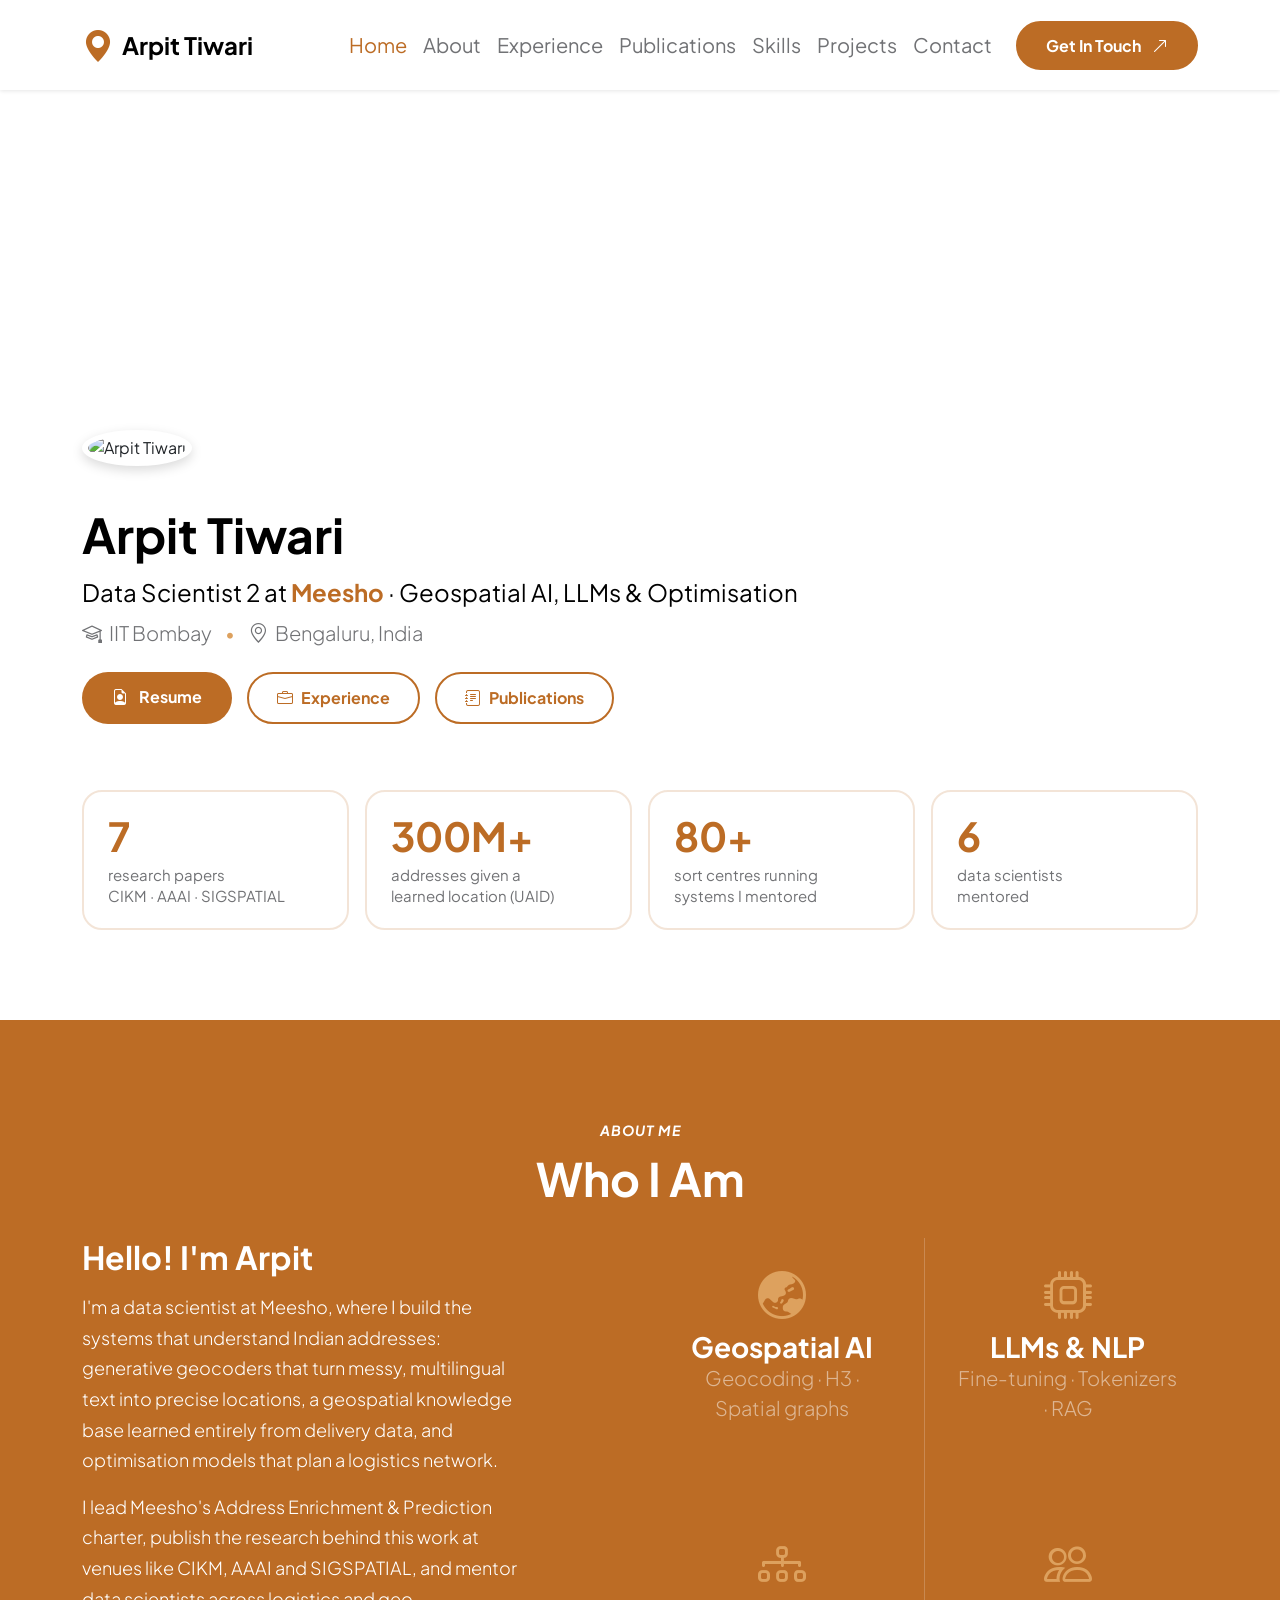
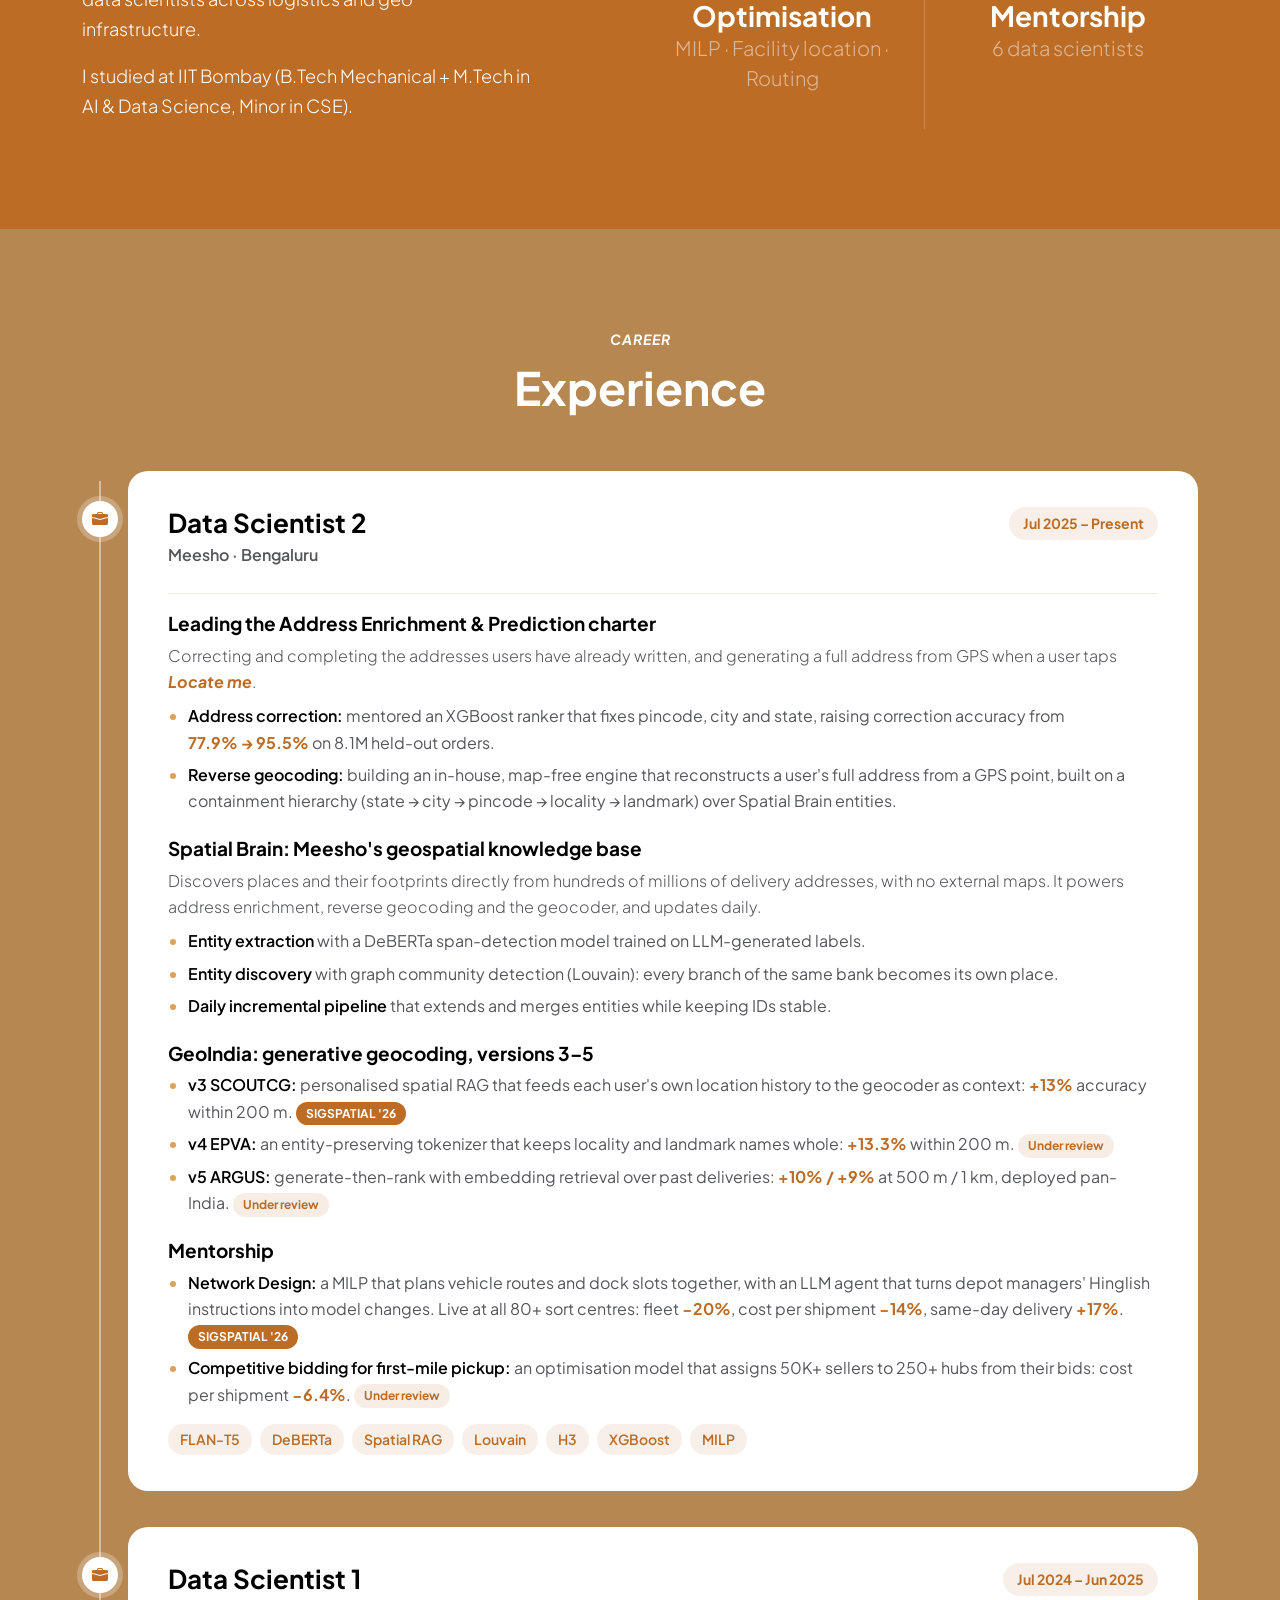
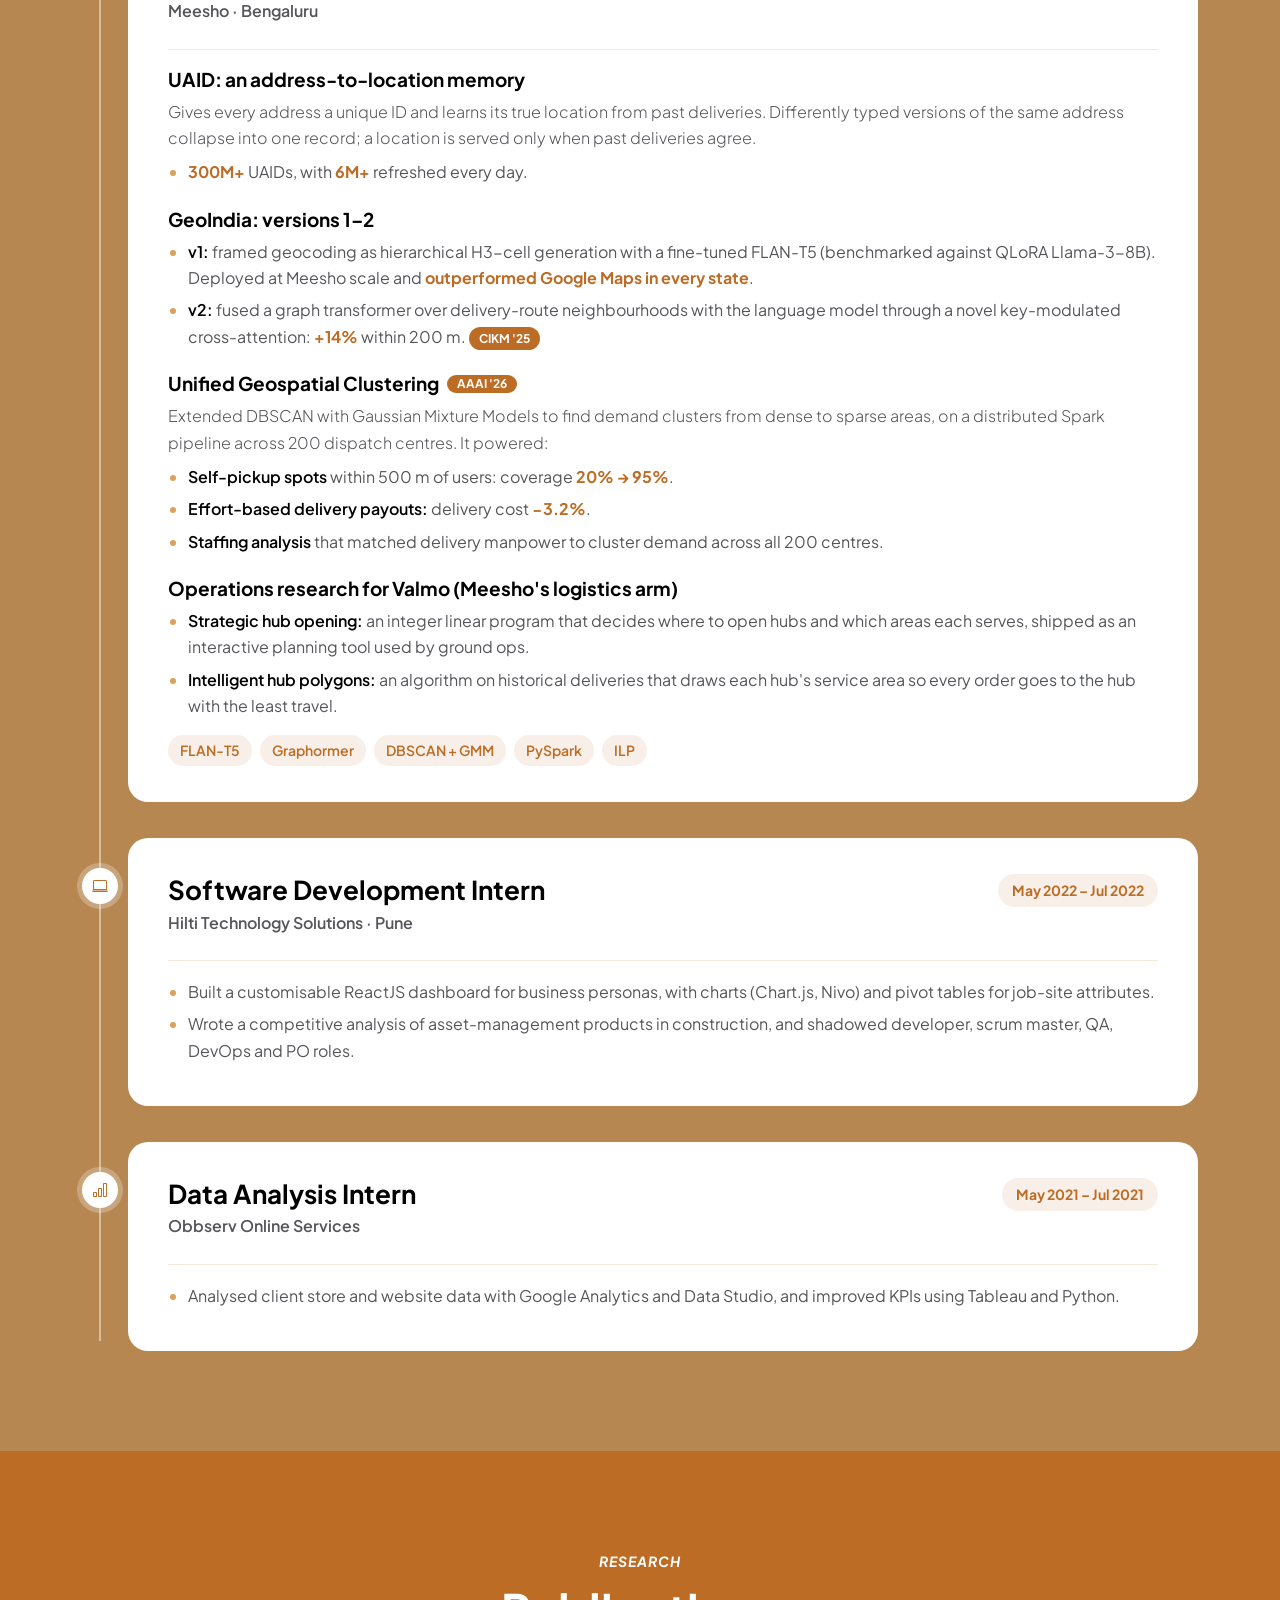
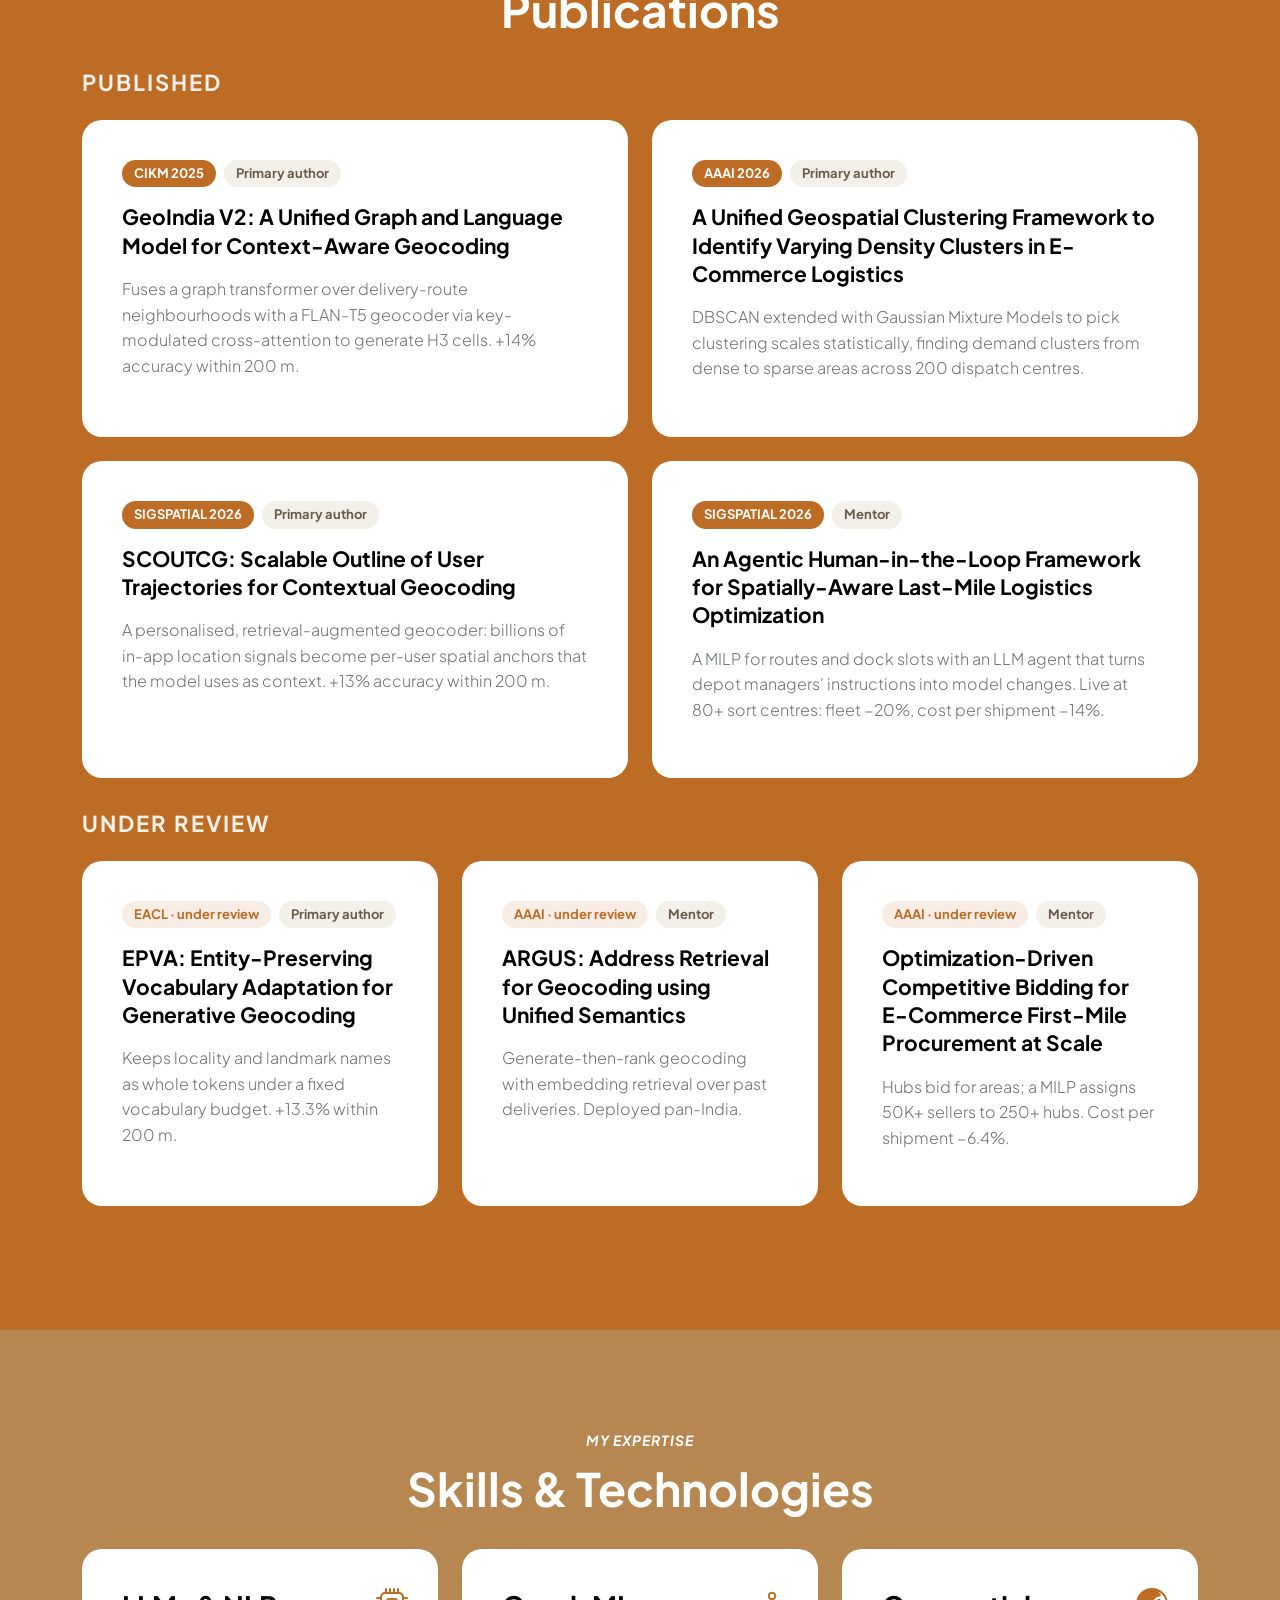
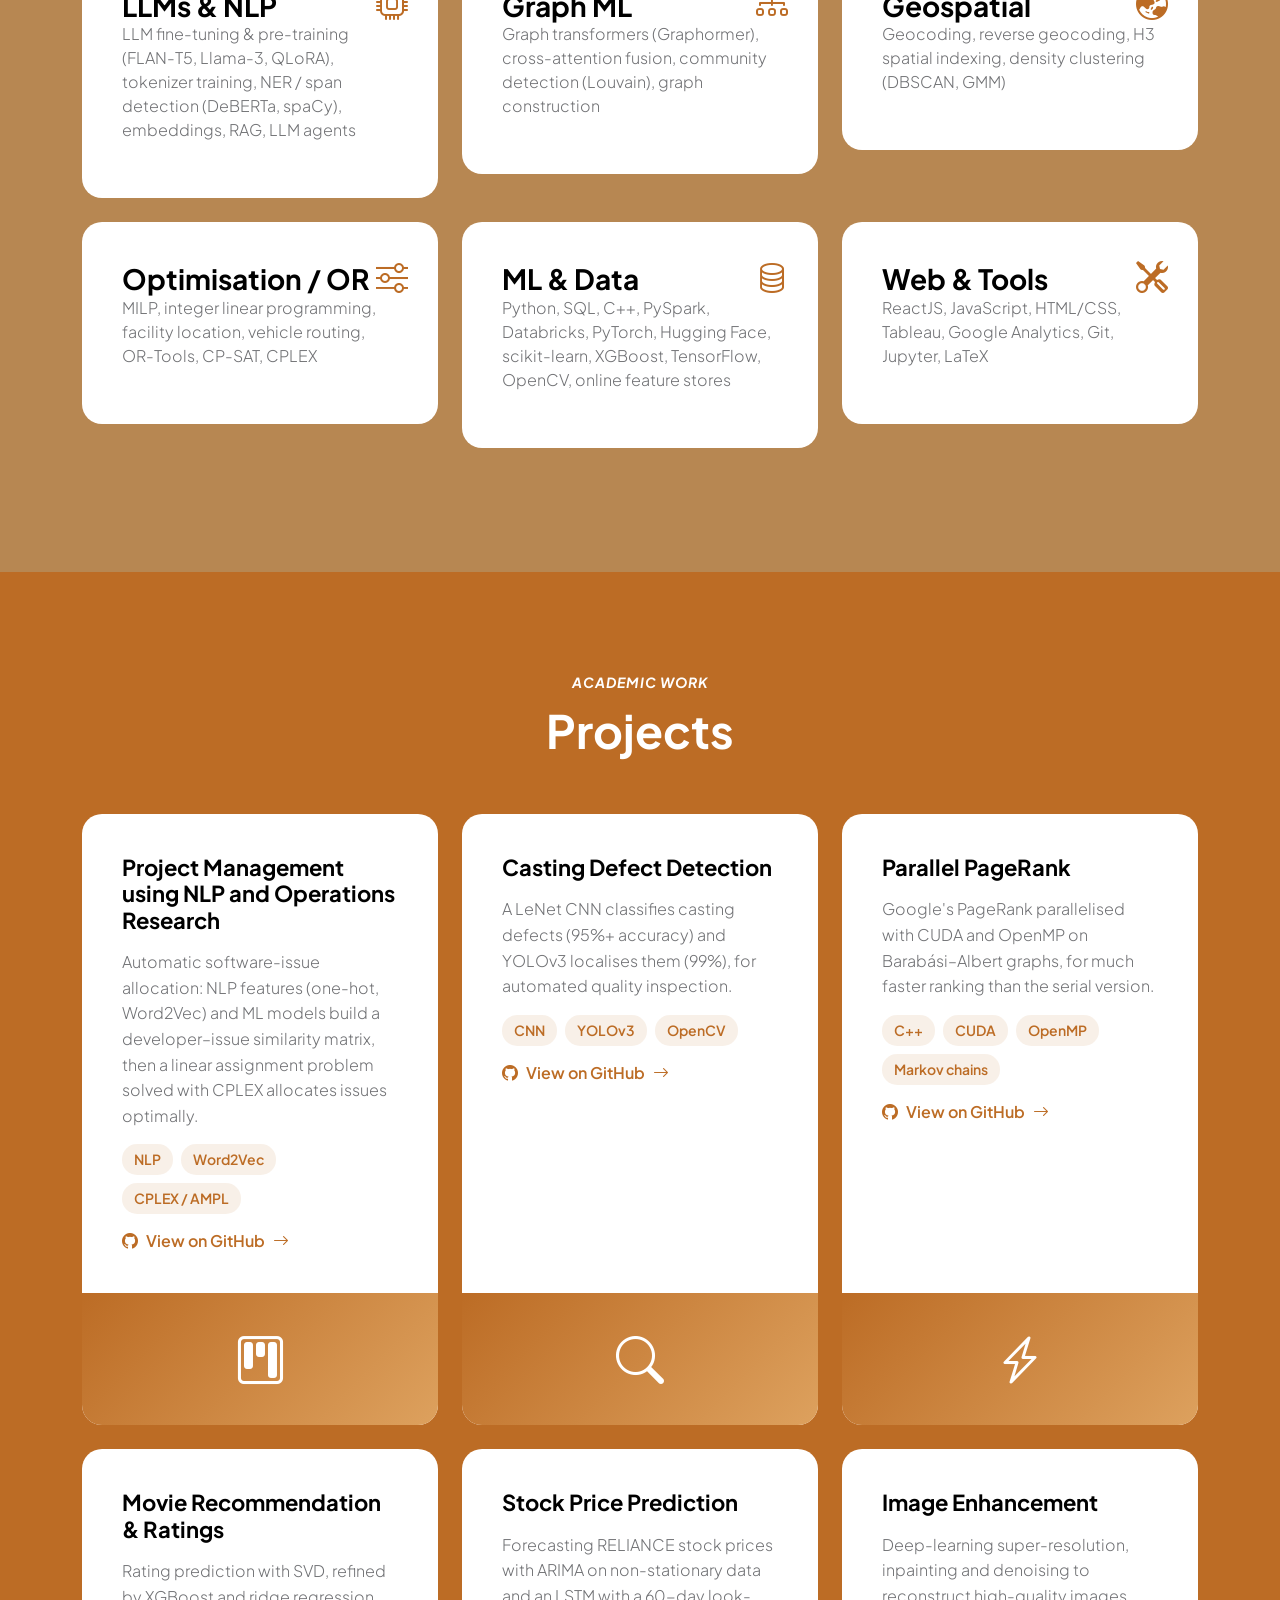
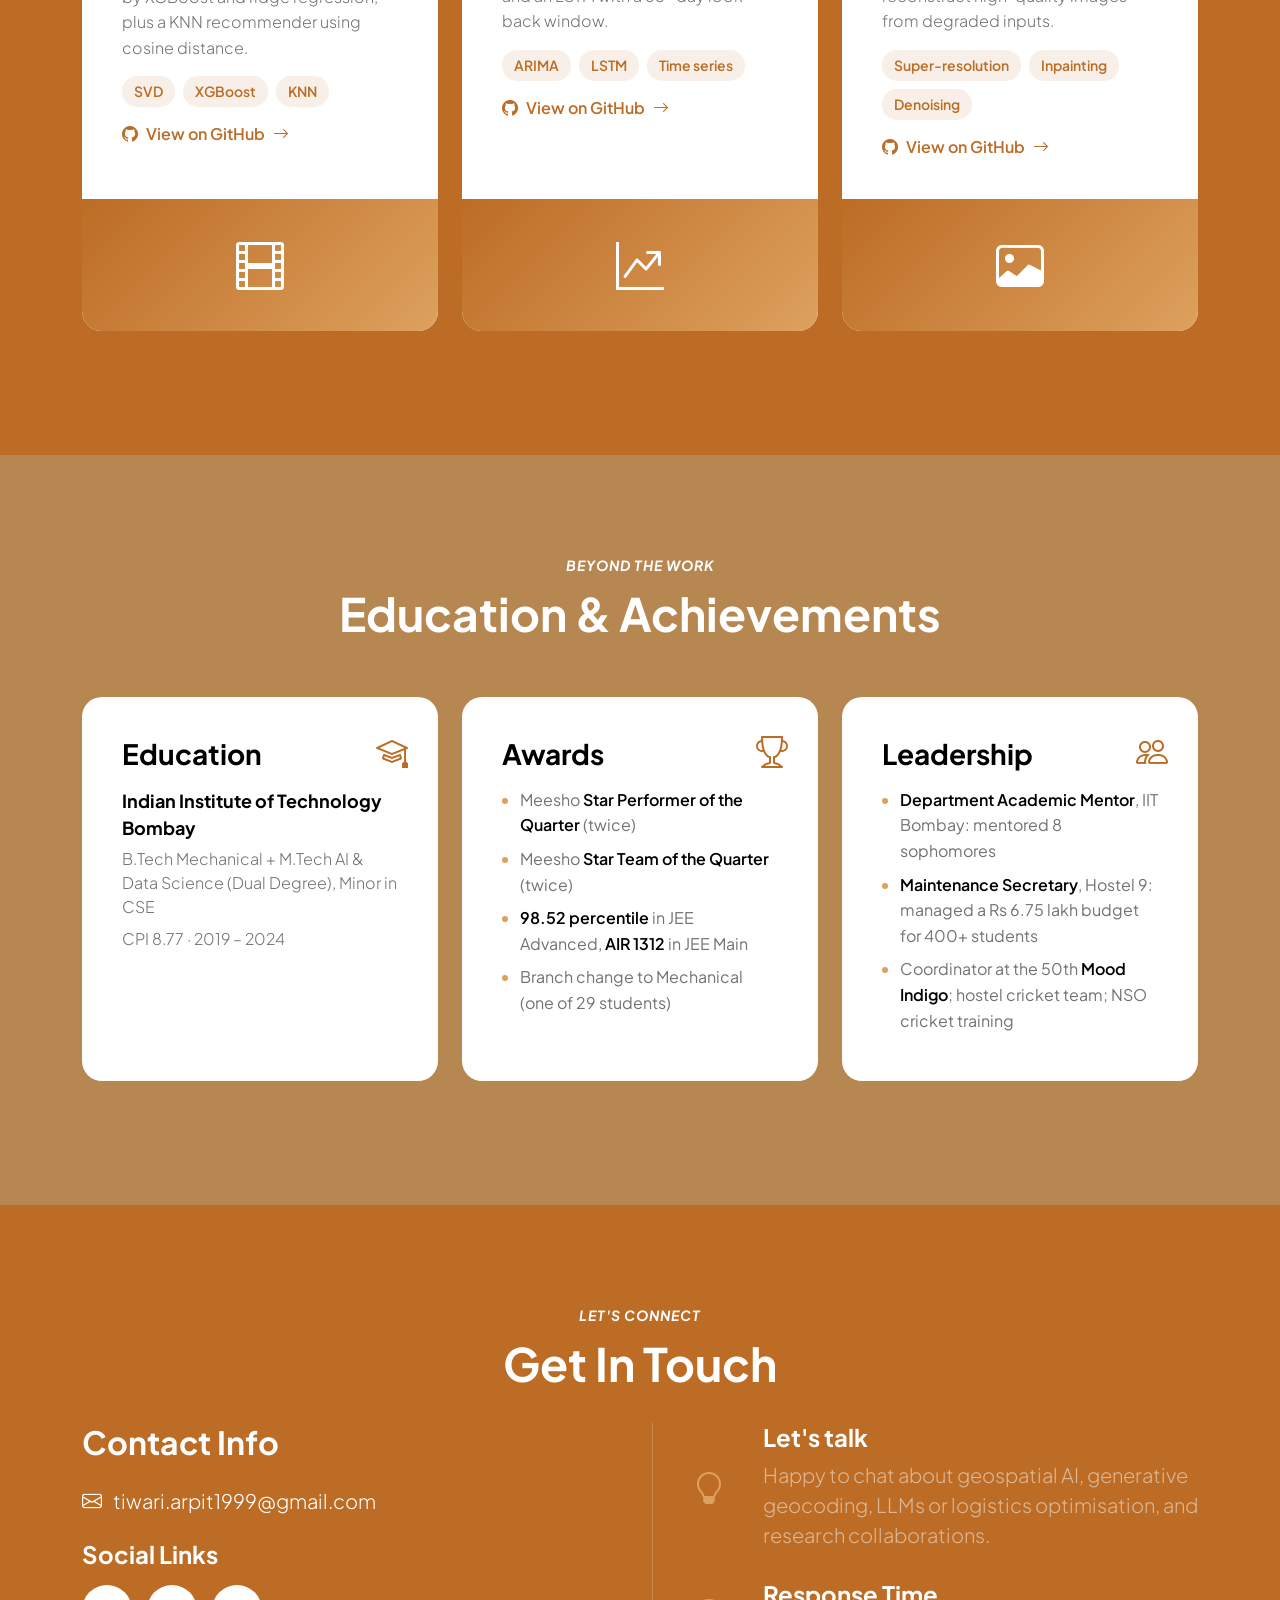
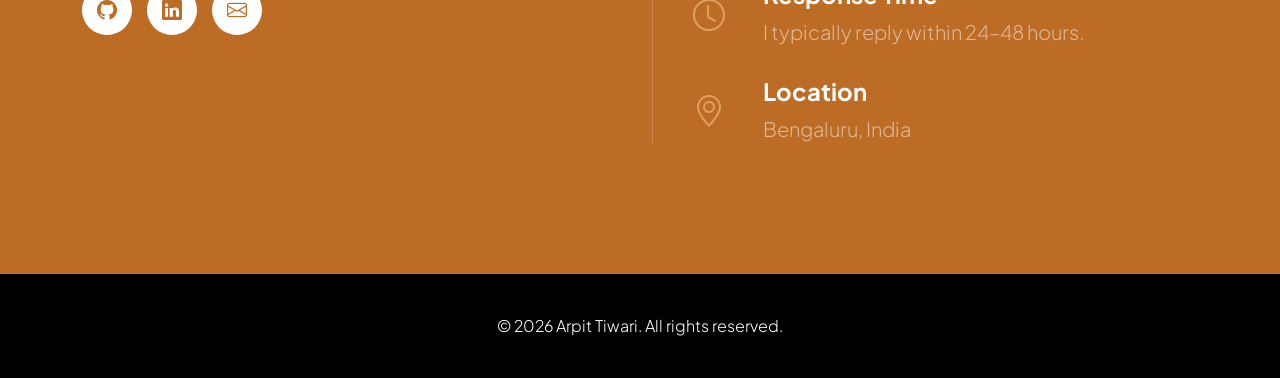
==== index.html @ 7fab78b5 "Release v1: full content refresh from the latest resume - Hero: role at Meesho, IIT Bombay, Bengalur" ====
<!doctype html>
<html lang="en">
<head>
    <meta charset="utf-8">
    <meta name="viewport" content="width=device-width, initial-scale=1">
    <meta name="description" content="Arpit Tiwari — Data Scientist at Meesho building geospatial AI: generative geocoders, address intelligence and logistics optimisation. IIT Bombay. Papers at CIKM, AAAI and SIGSPATIAL.">
    <meta name="author" content="Arpit Tiwari">
    <title>Arpit Tiwari | Data Scientist · Geospatial AI</title>

    <!-- Social preview -->
    <meta property="og:type" content="website">
    <meta property="og:title" content="Arpit Tiwari | Data Scientist · Geospatial AI">
    <meta property="og:description" content="Building India's address intelligence at Meesho: generative geocoders, a geospatial knowledge base and logistics optimisation.">
    <meta property="og:image" content="https://arpittiwari11.github.io/linkedin_image_.jpeg">
    <meta property="og:url" content="https://arpittiwari11.github.io/">
    <meta name="twitter:card" content="summary">
    <link rel="icon" href="data:image/svg+xml,%3Csvg xmlns='http://www.w3.org/2000/svg' viewBox='0 0 64 64'%3E%3Crect width='64' height='64' rx='14' fill='%23BC6C25'/%3E%3Ctext x='32' y='43' font-family='Arial,sans-serif' font-size='30' font-weight='700' fill='white' text-anchor='middle'%3EAT%3C/text%3E%3C/svg%3E">

    <!-- Google Fonts -->
    <link rel="preconnect" href="https://fonts.googleapis.com">
    <link rel="preconnect" href="https://fonts.gstatic.com" crossorigin>
    <link href="https://fonts.googleapis.com/css2?family=Plus+Jakarta+Sans:ital,wght@0,200;0,400;0,600;0,700;1,200;1,700&display=swap" rel="stylesheet">

    <!-- CSS FILES -->
    <link href="https://cdn.jsdelivr.net/npm/bootstrap@5.3.0/dist/css/bootstrap.min.css" rel="stylesheet">
    <link rel="stylesheet" href="https://cdn.jsdelivr.net/npm/bootstrap-icons@1.11.0/font/bootstrap-icons.css">
    <link href="styles.css" rel="stylesheet">
</head>

<body>
    <main>
        <!-- Navigation -->
        <nav class="navbar navbar-expand-lg">
            <div class="container">
                <a class="navbar-brand d-flex align-items-center" href="#section_1">
                    <i class="bi bi-geo-alt-fill navbar-brand-icon me-2"></i>
                    Arpit Tiwari
                </a>

                <button class="navbar-toggler" type="button" data-bs-toggle="collapse" data-bs-target="#navbarNav" aria-controls="navbarNav" aria-expanded="false" aria-label="Toggle navigation">
                    <span class="navbar-toggler-icon"></span>
                </button>

                <div class="collapse navbar-collapse" id="navbarNav">
                    <ul class="navbar-nav ms-lg-auto">
                        <li class="nav-item"><a class="nav-link click-scroll" href="#section_1">Home</a></li>
                        <li class="nav-item"><a class="nav-link click-scroll" href="#section_2">About</a></li>
                        <li class="nav-item"><a class="nav-link click-scroll" href="#section_experience">Experience</a></li>
                        <li class="nav-item"><a class="nav-link click-scroll" href="#section_3">Publications</a></li>
                        <li class="nav-item"><a class="nav-link click-scroll" href="#section_4">Skills</a></li>
                        <li class="nav-item"><a class="nav-link click-scroll" href="#section_5">Projects</a></li>
                        <li class="nav-item"><a class="nav-link click-scroll" href="#section_6">Contact</a></li>
                    </ul>

                    <div class="ms-lg-3">
                        <a class="btn custom-btn custom-border-btn" href="mailto:tiwari.arpit1999@gmail.com">
                            Get In Touch
                            <i class="bi-arrow-up-right ms-2"></i>
                        </a>
                    </div>
                </div>
            </div>
        </nav>

        <!-- Hero Section - LinkedIn Style -->
        <section class="hero-section" id="section_1">
            <div class="hero-banner">
                <div class="hero-banner-overlay"></div>
            </div>

            <div class="hero-profile-section">
                <div class="container">
                    <div class="row">
                        <div class="col-12">
                            <div class="hero-profile-wrapper">
                                <img src="linkedin_image_.jpeg" alt="Arpit Tiwari" class="hero-profile-pic">
                            </div>
                        </div>
                    </div>
                </div>
            </div>

            <div class="hero-content-section">
                <div class="container">
                    <div class="row">
                        <div class="col-lg-9 col-12">
                            <h1>Arpit Tiwari</h1>
                            <p class="hero-role">Data Scientist 2 at <strong>Meesho</strong> · Geospatial AI, LLMs &amp; Optimisation</p>
                            <p class="hero-tagline">
                                <i class="bi-mortarboard me-1"></i> IIT Bombay
                                <span class="hero-dot">•</span>
                                <i class="bi-geo-alt me-1"></i> Bengaluru, India
                            </p>

                            <div class="hero-buttons mt-4">
                                <a class="btn custom-btn" href="resume.pdf" target="_blank" rel="noopener">
                                    <i class="bi-file-earmark-person me-2"></i>
                                    Resume
                                </a>
                                <a class="btn custom-border-btn-dark" href="#section_experience">
                                    <i class="bi-briefcase me-2"></i>
                                    Experience
                                </a>
                                <a class="btn custom-border-btn-dark" href="#section_3">
                                    <i class="bi-journal-text me-2"></i>
                                    Publications
                                </a>
                            </div>
                        </div>
                    </div>

                    <div class="row hero-stats g-3">
                        <div class="col-lg-3 col-6">
                            <div class="stat-card">
                                <span class="stat-number">7</span>
                                <span class="stat-label">research papers<br>CIKM · AAAI · SIGSPATIAL</span>
                            </div>
                        </div>
                        <div class="col-lg-3 col-6">
                            <div class="stat-card">
                                <span class="stat-number">300M+</span>
                                <span class="stat-label">addresses given a<br>learned location (UAID)</span>
                            </div>
                        </div>
                        <div class="col-lg-3 col-6">
                            <div class="stat-card">
                                <span class="stat-number">80+</span>
                                <span class="stat-label">sort centres running<br>systems I mentored</span>
                            </div>
                        </div>
                        <div class="col-lg-3 col-6">
                            <div class="stat-card">
                                <span class="stat-number">6</span>
                                <span class="stat-label">data scientists<br>mentored</span>
                            </div>
                        </div>
                    </div>
                </div>
            </div>
        </section>

        <!-- About Section -->
        <section class="about-section section-padding" id="section_2">
            <div class="container">
                <div class="row">
                    <div class="col-lg-12 col-12 text-center mb-4">
                        <em class="text-white">About Me</em>
                        <h2 class="text-white">Who I Am</h2>
                    </div>

                    <div class="col-lg-5 col-12 me-auto mb-4 mb-lg-0">
                        <h3 class="text-white mb-3">Hello! I'm Arpit</h3>

                        <p class="text-white">I'm a data scientist at Meesho, where I build the systems that understand Indian addresses: generative geocoders that turn messy, multilingual text into precise locations, a geospatial knowledge base learned entirely from delivery data, and optimisation models that plan a logistics network.</p>

                        <p class="text-white">I lead Meesho's Address Enrichment &amp; Prediction charter, publish the research behind this work at venues like CIKM, AAAI and SIGSPATIAL, and mentor data scientists across logistics and geo infrastructure.</p>

                        <p class="text-white mb-0">I studied at IIT Bombay (B.Tech Mechanical + M.Tech in AI &amp; Data Science, Minor in CSE).</p>
                    </div>

                    <div class="col-lg-6 col-12">
                        <div class="row">
                            <div class="col-lg-6 col-6 border-end">
                                <div class="about-thumb text-center mb-lg-5 mb-3">
                                    <i class="bi-globe-asia-australia about-icon"></i>
                                    <h4 class="text-white mb-0">Geospatial AI</h4>
                                    <p class="text-white-50">Geocoding · H3 · Spatial graphs</p>
                                </div>
                            </div>

                            <div class="col-lg-6 col-6">
                                <div class="about-thumb text-center mb-lg-5 mb-3">
                                    <i class="bi-cpu about-icon"></i>
                                    <h4 class="text-white mb-0">LLMs &amp; NLP</h4>
                                    <p class="text-white-50">Fine-tuning · Tokenizers · RAG</p>
                                </div>
                            </div>

                            <div class="col-lg-6 col-6 border-end">
                                <div class="about-thumb text-center">
                                    <i class="bi-diagram-3 about-icon"></i>
                                    <h4 class="text-white mb-0">Optimisation</h4>
                                    <p class="text-white-50">MILP · Facility location · Routing</p>
                                </div>
                            </div>

                            <div class="col-lg-6 col-6">
                                <div class="about-thumb text-center">
                                    <i class="bi-people about-icon"></i>
                                    <h4 class="text-white mb-0">Mentorship</h4>
                                    <p class="text-white-50">6 data scientists</p>
                                </div>
                            </div>
                        </div>
                    </div>
                </div>
            </div>
        </section>

        <!-- Experience Section -->
        <section class="experience-section section-padding" id="section_experience">
            <div class="container">
                <div class="row">
                    <div class="col-lg-12 col-12 text-center mb-5">
                        <em class="text-white">Career</em>
                        <h2 class="text-white">Experience</h2>
                    </div>

                    <div class="col-12">
                        <div class="timeline">

                            <!-- Meesho DS2 -->
                            <div class="timeline-item">
                                <div class="timeline-dot"><i class="bi-briefcase-fill"></i></div>
                                <div class="exp-card">
                                    <div class="exp-header">
                                        <div>
                                            <h4 class="exp-role">Data Scientist 2</h4>
                                            <p class="exp-company">Meesho · Bengaluru</p>
                                        </div>
                                        <span class="exp-date">Jul 2025 – Present</span>
                                    </div>

                                    <div class="exp-block">
                                        <h5>Leading the Address Enrichment &amp; Prediction charter</h5>
                                        <p>Correcting and completing the addresses users have already written, and generating a full address from GPS when a user taps <em class="inline-em">Locate me</em>.</p>
                                        <ul>
                                            <li><strong>Address correction:</strong> mentored an XGBoost ranker that fixes pincode, city and state, raising correction accuracy from <span class="metric">77.9% → 95.5%</span> on 8.1M held-out orders.</li>
                                            <li><strong>Reverse geocoding:</strong> building an in-house, map-free engine that reconstructs a user's full address from a GPS point, built on a containment hierarchy (state → city → pincode → locality → landmark) over Spatial Brain entities.</li>
                                        </ul>
                                    </div>

                                    <div class="exp-block">
                                        <h5>Spatial Brain: Meesho's geospatial knowledge base</h5>
                                        <p>Discovers places and their footprints directly from hundreds of millions of delivery addresses, with no external maps. It powers address enrichment, reverse geocoding and the geocoder, and updates daily.</p>
                                        <ul>
                                            <li><strong>Entity extraction</strong> with a DeBERTa span-detection model trained on LLM-generated labels.</li>
                                            <li><strong>Entity discovery</strong> with graph community detection (Louvain): every branch of the same bank becomes its own place.</li>
                                            <li><strong>Daily incremental pipeline</strong> that extends and merges entities while keeping IDs stable.</li>
                                        </ul>
                                    </div>

                                    <div class="exp-block">
                                        <h5>GeoIndia: generative geocoding, versions 3–5</h5>
                                        <ul>
                                            <li><strong>v3 SCOUTCG:</strong> personalised spatial RAG that feeds each user's own location history to the geocoder as context: <span class="metric">+13%</span> accuracy within 200 m. <span class="venue-chip">SIGSPATIAL '26</span></li>
                                            <li><strong>v4 EPVA:</strong> an entity-preserving tokenizer that keeps locality and landmark names whole: <span class="metric">+13.3%</span> within 200 m. <span class="venue-chip muted">Under review</span></li>
                                            <li><strong>v5 ARGUS:</strong> generate-then-rank with embedding retrieval over past deliveries: <span class="metric">+10% / +9%</span> at 500 m / 1 km, deployed pan-India. <span class="venue-chip muted">Under review</span></li>
                                        </ul>
                                    </div>

                                    <div class="exp-block mb-0">
                                        <h5>Mentorship</h5>
                                        <ul>
                                            <li><strong>Network Design:</strong> a MILP that plans vehicle routes and dock slots together, with an LLM agent that turns depot managers' Hinglish instructions into model changes. Live at all 80+ sort centres: fleet <span class="metric">−20%</span>, cost per shipment <span class="metric">−14%</span>, same-day delivery <span class="metric">+17%</span>. <span class="venue-chip">SIGSPATIAL '26</span></li>
                                            <li><strong>Competitive bidding for first-mile pickup:</strong> an optimisation model that assigns 50K+ sellers to 250+ hubs from their bids: cost per shipment <span class="metric">−6.4%</span>. <span class="venue-chip muted">Under review</span></li>
                                        </ul>
                                    </div>

                                    <div class="project-tags mt-3 mb-0">
                                        <span class="project-tag">FLAN-T5</span>
                                        <span class="project-tag">DeBERTa</span>
                                        <span class="project-tag">Spatial RAG</span>
                                        <span class="project-tag">Louvain</span>
                                        <span class="project-tag">H3</span>
                                        <span class="project-tag">XGBoost</span>
                                        <span class="project-tag">MILP</span>
                                    </div>
                                </div>
                            </div>

                            <!-- Meesho DS1 -->
                            <div class="timeline-item">
                                <div class="timeline-dot"><i class="bi-briefcase-fill"></i></div>
                                <div class="exp-card">
                                    <div class="exp-header">
                                        <div>
                                            <h4 class="exp-role">Data Scientist 1</h4>
                                            <p class="exp-company">Meesho · Bengaluru</p>
                                        </div>
                                        <span class="exp-date">Jul 2024 – Jun 2025</span>
                                    </div>

                                    <div class="exp-block">
                                        <h5>UAID: an address-to-location memory</h5>
                                        <p>Gives every address a unique ID and learns its true location from past deliveries. Differently typed versions of the same address collapse into one record; a location is served only when past deliveries agree.</p>
                                        <ul>
                                            <li><span class="metric">300M+</span> UAIDs, with <span class="metric">6M+</span> refreshed every day.</li>
                                        </ul>
                                    </div>

                                    <div class="exp-block">
                                        <h5>GeoIndia: versions 1–2</h5>
                                        <ul>
                                            <li><strong>v1:</strong> framed geocoding as hierarchical H3-cell generation with a fine-tuned FLAN-T5 (benchmarked against QLoRA Llama-3-8B). Deployed at Meesho scale and <span class="metric">outperformed Google Maps in every state</span>.</li>
                                            <li><strong>v2:</strong> fused a graph transformer over delivery-route neighbourhoods with the language model through a novel key-modulated cross-attention: <span class="metric">+14%</span> within 200 m. <span class="venue-chip">CIKM '25</span></li>
                                        </ul>
                                    </div>

                                    <div class="exp-block">
                                        <h5>Unified Geospatial Clustering <span class="venue-chip">AAAI '26</span></h5>
                                        <p>Extended DBSCAN with Gaussian Mixture Models to find demand clusters from dense to sparse areas, on a distributed Spark pipeline across 200 dispatch centres. It powered:</p>
                                        <ul>
                                            <li><strong>Self-pickup spots</strong> within 500 m of users: coverage <span class="metric">20% → 95%</span>.</li>
                                            <li><strong>Effort-based delivery payouts:</strong> delivery cost <span class="metric">−3.2%</span>.</li>
                                            <li><strong>Staffing analysis</strong> that matched delivery manpower to cluster demand across all 200 centres.</li>
                                        </ul>
                                    </div>

                                    <div class="exp-block mb-0">
                                        <h5>Operations research for Valmo (Meesho's logistics arm)</h5>
                                        <ul>
                                            <li><strong>Strategic hub opening:</strong> an integer linear program that decides where to open hubs and which areas each serves, shipped as an interactive planning tool used by ground ops.</li>
                                            <li><strong>Intelligent hub polygons:</strong> an algorithm on historical deliveries that draws each hub's service area so every order goes to the hub with the least travel.</li>
                                        </ul>
                                    </div>

                                    <div class="project-tags mt-3 mb-0">
                                        <span class="project-tag">FLAN-T5</span>
                                        <span class="project-tag">Graphormer</span>
                                        <span class="project-tag">DBSCAN + GMM</span>
                                        <span class="project-tag">PySpark</span>
                                        <span class="project-tag">ILP</span>
                                    </div>
                                </div>
                            </div>

                            <!-- Hilti -->
                            <div class="timeline-item">
                                <div class="timeline-dot"><i class="bi-laptop"></i></div>
                                <div class="exp-card">
                                    <div class="exp-header">
                                        <div>
                                            <h4 class="exp-role">Software Development Intern</h4>
                                            <p class="exp-company">Hilti Technology Solutions · Pune</p>
                                        </div>
                                        <span class="exp-date">May 2022 – Jul 2022</span>
                                    </div>
                                    <ul class="mb-0">
                                        <li>Built a customisable ReactJS dashboard for business personas, with charts (Chart.js, Nivo) and pivot tables for job-site attributes.</li>
                                        <li>Wrote a competitive analysis of asset-management products in construction, and shadowed developer, scrum master, QA, DevOps and PO roles.</li>
                                    </ul>
                                </div>
                            </div>

                            <!-- Obbserv -->
                            <div class="timeline-item">
                                <div class="timeline-dot"><i class="bi-bar-chart"></i></div>
                                <div class="exp-card">
                                    <div class="exp-header">
                                        <div>
                                            <h4 class="exp-role">Data Analysis Intern</h4>
                                            <p class="exp-company">Obbserv Online Services</p>
                                        </div>
                                        <span class="exp-date">May 2021 – Jul 2021</span>
                                    </div>
                                    <ul class="mb-0">
                                        <li>Analysed client store and website data with Google Analytics and Data Studio, and improved KPIs using Tableau and Python.</li>
                                    </ul>
                                </div>
                            </div>

                        </div>
                    </div>
                </div>
            </div>
        </section>

        <!-- Publications Section -->
        <section class="publications-section section-padding" id="section_3">
            <div class="container">
                <div class="row">
                    <div class="col-lg-12 col-12 text-center mb-4">
                        <em class="text-white">Research</em>
                        <h2 class="text-white">Publications</h2>
                    </div>

                    <div class="col-12 mb-3"><h3 class="pub-group-title">Published</h3></div>

                    <div class="col-lg-6 col-12 mb-4">
                        <div class="reviews-thumb">
                            <div class="reviews-body">
                                <div class="pub-badges">
                                    <span class="pub-badge published">CIKM 2025</span>
                                    <span class="pub-badge role">Primary author</span>
                                </div>
                                <h4 class="mb-3">GeoIndia V2: A Unified Graph and Language Model for Context-Aware Geocoding</h4>
                                <p>Fuses a graph transformer over delivery-route neighbourhoods with a FLAN-T5 geocoder via key-modulated cross-attention to generate H3 cells. +14% accuracy within 200 m.</p>
                            </div>
                        </div>
                    </div>

                    <div class="col-lg-6 col-12 mb-4">
                        <div class="reviews-thumb">
                            <div class="reviews-body">
                                <div class="pub-badges">
                                    <span class="pub-badge published">AAAI 2026</span>
                                    <span class="pub-badge role">Primary author</span>
                                </div>
                                <h4 class="mb-3">A Unified Geospatial Clustering Framework to Identify Varying Density Clusters in E-Commerce Logistics</h4>
                                <p>DBSCAN extended with Gaussian Mixture Models to pick clustering scales statistically, finding demand clusters from dense to sparse areas across 200 dispatch centres.</p>
                            </div>
                        </div>
                    </div>

                    <div class="col-lg-6 col-12 mb-4">
                        <div class="reviews-thumb">
                            <div class="reviews-body">
                                <div class="pub-badges">
                                    <span class="pub-badge published">SIGSPATIAL 2026</span>
                                    <span class="pub-badge role">Primary author</span>
                                </div>
                                <h4 class="mb-3">SCOUTCG: Scalable Outline of User Trajectories for Contextual Geocoding</h4>
                                <p>A personalised, retrieval-augmented geocoder: billions of in-app location signals become per-user spatial anchors that the model uses as context. +13% accuracy within 200 m.</p>
                            </div>
                        </div>
                    </div>

                    <div class="col-lg-6 col-12 mb-4">
                        <div class="reviews-thumb">
                            <div class="reviews-body">
                                <div class="pub-badges">
                                    <span class="pub-badge published">SIGSPATIAL 2026</span>
                                    <span class="pub-badge role">Mentor</span>
                                </div>
                                <h4 class="mb-3">An Agentic Human-in-the-Loop Framework for Spatially-Aware Last-Mile Logistics Optimization</h4>
                                <p>A MILP for routes and dock slots with an LLM agent that turns depot managers' instructions into model changes. Live at 80+ sort centres: fleet −20%, cost per shipment −14%.</p>
                            </div>
                        </div>
                    </div>

                    <div class="col-12 mb-3 mt-2"><h3 class="pub-group-title">Under Review</h3></div>

                    <div class="col-lg-4 col-md-6 col-12 mb-4">
                        <div class="reviews-thumb">
                            <div class="reviews-body">
                                <div class="pub-badges">
                                    <span class="pub-badge review">EACL · under review</span>
                                    <span class="pub-badge role">Primary author</span>
                                </div>
                                <h4 class="mb-3">EPVA: Entity-Preserving Vocabulary Adaptation for Generative Geocoding</h4>
                                <p>Keeps locality and landmark names as whole tokens under a fixed vocabulary budget. +13.3% within 200 m.</p>
                            </div>
                        </div>
                    </div>

                    <div class="col-lg-4 col-md-6 col-12 mb-4">
                        <div class="reviews-thumb">
                            <div class="reviews-body">
                                <div class="pub-badges">
                                    <span class="pub-badge review">AAAI · under review</span>
                                    <span class="pub-badge role">Mentor</span>
                                </div>
                                <h4 class="mb-3">ARGUS: Address Retrieval for Geocoding using Unified Semantics</h4>
                                <p>Generate-then-rank geocoding with embedding retrieval over past deliveries. Deployed pan-India.</p>
                            </div>
                        </div>
                    </div>

                    <div class="col-lg-4 col-md-6 col-12 mb-4">
                        <div class="reviews-thumb">
                            <div class="reviews-body">
                                <div class="pub-badges">
                                    <span class="pub-badge review">AAAI · under review</span>
                                    <span class="pub-badge role">Mentor</span>
                                </div>
                                <h4 class="mb-3">Optimization-Driven Competitive Bidding for E-Commerce First-Mile Procurement at Scale</h4>
                                <p>Hubs bid for areas; a MILP assigns 50K+ sellers to 250+ hubs. Cost per shipment −6.4%.</p>
                            </div>
                        </div>
                    </div>
                </div>
            </div>
        </section>

        <!-- Skills Section -->
        <section class="menu-section section-padding" id="section_4">
            <div class="container">
                <div class="row">
                    <div class="col-lg-12 col-12 text-center mb-4">
                        <em class="text-white">My Expertise</em>
                        <h2 class="text-white">Skills &amp; Technologies</h2>
                    </div>

                    <div class="col-lg-4 col-md-6 col-12 mb-4">
                        <div class="menu-thumb">
                            <div class="menu-info d-flex flex-wrap align-items-center"><h4 class="mb-0">LLMs &amp; NLP</h4></div>
                            <div class="menu-price-wrap">
                                <p class="menu-price">LLM fine-tuning &amp; pre-training (FLAN-T5, Llama-3, QLoRA), tokenizer training, NER / span detection (DeBERTa, spaCy), embeddings, RAG, LLM agents</p>
                            </div>
                            <div class="menu-btn"><i class="bi-cpu custom-btn-icon"></i></div>
                        </div>
                    </div>

                    <div class="col-lg-4 col-md-6 col-12 mb-4">
                        <div class="menu-thumb">
                            <div class="menu-info d-flex flex-wrap align-items-center"><h4 class="mb-0">Graph ML</h4></div>
                            <div class="menu-price-wrap">
                                <p class="menu-price">Graph transformers (Graphormer), cross-attention fusion, community detection (Louvain), graph construction</p>
                            </div>
                            <div class="menu-btn"><i class="bi-diagram-3 custom-btn-icon"></i></div>
                        </div>
                    </div>

                    <div class="col-lg-4 col-md-6 col-12 mb-4">
                        <div class="menu-thumb">
                            <div class="menu-info d-flex flex-wrap align-items-center"><h4 class="mb-0">Geospatial</h4></div>
                            <div class="menu-price-wrap">
                                <p class="menu-price">Geocoding, reverse geocoding, H3 spatial indexing, density clustering (DBSCAN, GMM)</p>
                            </div>
                            <div class="menu-btn"><i class="bi-globe-asia-australia custom-btn-icon"></i></div>
                        </div>
                    </div>

                    <div class="col-lg-4 col-md-6 col-12 mb-4">
                        <div class="menu-thumb">
                            <div class="menu-info d-flex flex-wrap align-items-center"><h4 class="mb-0">Optimisation / OR</h4></div>
                            <div class="menu-price-wrap">
                                <p class="menu-price">MILP, integer linear programming, facility location, vehicle routing, OR-Tools, CP-SAT, CPLEX</p>
                            </div>
                            <div class="menu-btn"><i class="bi-sliders custom-btn-icon"></i></div>
                        </div>
                    </div>

                    <div class="col-lg-4 col-md-6 col-12 mb-4">
                        <div class="menu-thumb">
                            <div class="menu-info d-flex flex-wrap align-items-center"><h4 class="mb-0">ML &amp; Data</h4></div>
                            <div class="menu-price-wrap">
                                <p class="menu-price">Python, SQL, C++, PySpark, Databricks, PyTorch, Hugging Face, scikit-learn, XGBoost, TensorFlow, OpenCV, online feature stores</p>
                            </div>
                            <div class="menu-btn"><i class="bi-database custom-btn-icon"></i></div>
                        </div>
                    </div>

                    <div class="col-lg-4 col-md-6 col-12 mb-4">
                        <div class="menu-thumb">
                            <div class="menu-info d-flex flex-wrap align-items-center"><h4 class="mb-0">Web &amp; Tools</h4></div>
                            <div class="menu-price-wrap">
                                <p class="menu-price">ReactJS, JavaScript, HTML/CSS, Tableau, Google Analytics, Git, Jupyter, LaTeX</p>
                            </div>
                            <div class="menu-btn"><i class="bi-tools custom-btn-icon"></i></div>
                        </div>
                    </div>
                </div>
            </div>
        </section>

        <!-- Projects Section -->
        <section class="reviews-section section-padding" id="section_5">
            <div class="container">
                <div class="row">
                    <div class="col-lg-12 col-12 text-center mb-5">
                        <em class="text-white">Academic Work</em>
                        <h2 class="text-white">Projects</h2>
                    </div>

                    <div class="col-lg-4 col-md-6 col-12 mb-4">
                        <div class="reviews-thumb">
                            <div class="reviews-body">
                                <h4 class="mb-3">Project Management using NLP and Operations Research</h4>
                                <p>Automatic software-issue allocation: NLP features (one-hot, Word2Vec) and ML models build a developer–issue similarity matrix, then a linear assignment problem solved with CPLEX allocates issues optimally.</p>
                                <div class="project-tags">
                                    <span class="project-tag">NLP</span>
                                    <span class="project-tag">Word2Vec</span>
                                    <span class="project-tag">CPLEX / AMPL</span>
                                </div>
                                <a href="https://github.com/arpittiwari11/Project-Management-using-NLP-and-Operation-Research" target="_blank" rel="noopener" class="github-link">
                                    <i class="bi-github"></i> View on GitHub <i class="bi-arrow-right"></i>
                                </a>
                            </div>
                            <div class="reviews-image-wrap"><div class="reviews-icon-wrap d-flex align-items-center"><i class="bi-kanban reviews-icon"></i></div></div>
                        </div>
                    </div>

                    <div class="col-lg-4 col-md-6 col-12 mb-4">
                        <div class="reviews-thumb">
                            <div class="reviews-body">
                                <h4 class="mb-3">Casting Defect Detection</h4>
                                <p>A LeNet CNN classifies casting defects (95%+ accuracy) and YOLOv3 localises them (99%), for automated quality inspection.</p>
                                <div class="project-tags">
                                    <span class="project-tag">CNN</span>
                                    <span class="project-tag">YOLOv3</span>
                                    <span class="project-tag">OpenCV</span>
                                </div>
                                <a href="https://github.com/arpittiwari11/Image-Processing-for-Mold-Damage-Detection" target="_blank" rel="noopener" class="github-link">
                                    <i class="bi-github"></i> View on GitHub <i class="bi-arrow-right"></i>
                                </a>
                            </div>
                            <div class="reviews-image-wrap"><div class="reviews-icon-wrap d-flex align-items-center"><i class="bi-search reviews-icon"></i></div></div>
                        </div>
                    </div>

                    <div class="col-lg-4 col-md-6 col-12 mb-4">
                        <div class="reviews-thumb">
                            <div class="reviews-body">
                                <h4 class="mb-3">Parallel PageRank</h4>
                                <p>Google's PageRank parallelised with CUDA and OpenMP on Barabási–Albert graphs, for much faster ranking than the serial version.</p>
                                <div class="project-tags">
                                    <span class="project-tag">C++</span>
                                    <span class="project-tag">CUDA</span>
                                    <span class="project-tag">OpenMP</span>
                                    <span class="project-tag">Markov chains</span>
                                </div>
                                <a href="https://github.com/arpittiwari11/Parellel-Page-Rank-Algorithm" target="_blank" rel="noopener" class="github-link">
                                    <i class="bi-github"></i> View on GitHub <i class="bi-arrow-right"></i>
                                </a>
                            </div>
                            <div class="reviews-image-wrap"><div class="reviews-icon-wrap d-flex align-items-center"><i class="bi-lightning-charge reviews-icon"></i></div></div>
                        </div>
                    </div>

                    <div class="col-lg-4 col-md-6 col-12 mb-4">
                        <div class="reviews-thumb">
                            <div class="reviews-body">
                                <h4 class="mb-3">Movie Recommendation &amp; Ratings</h4>
                                <p>Rating prediction with SVD, refined by XGBoost and ridge regression, plus a KNN recommender using cosine distance.</p>
                                <div class="project-tags">
                                    <span class="project-tag">SVD</span>
                                    <span class="project-tag">XGBoost</span>
                                    <span class="project-tag">KNN</span>
                                </div>
                                <a href="https://github.com/arpittiwari11/Movie-Recommendation-and-Ratings" target="_blank" rel="noopener" class="github-link">
                                    <i class="bi-github"></i> View on GitHub <i class="bi-arrow-right"></i>
                                </a>
                            </div>
                            <div class="reviews-image-wrap"><div class="reviews-icon-wrap d-flex align-items-center"><i class="bi-film reviews-icon"></i></div></div>
                        </div>
                    </div>

                    <div class="col-lg-4 col-md-6 col-12 mb-4">
                        <div class="reviews-thumb">
                            <div class="reviews-body">
                                <h4 class="mb-3">Stock Price Prediction</h4>
                                <p>Forecasting RELIANCE stock prices with ARIMA on non-stationary data and an LSTM with a 60-day look-back window.</p>
                                <div class="project-tags">
                                    <span class="project-tag">ARIMA</span>
                                    <span class="project-tag">LSTM</span>
                                    <span class="project-tag">Time series</span>
                                </div>
                                <a href="https://github.com/arpittiwari11/Stocks-Prediction" target="_blank" rel="noopener" class="github-link">
                                    <i class="bi-github"></i> View on GitHub <i class="bi-arrow-right"></i>
                                </a>
                            </div>
                            <div class="reviews-image-wrap"><div class="reviews-icon-wrap d-flex align-items-center"><i class="bi-graph-up-arrow reviews-icon"></i></div></div>
                        </div>
                    </div>

                    <div class="col-lg-4 col-md-6 col-12 mb-4">
                        <div class="reviews-thumb">
                            <div class="reviews-body">
                                <h4 class="mb-3">Image Enhancement</h4>
                                <p>Deep-learning super-resolution, inpainting and denoising to reconstruct high-quality images from degraded inputs.</p>
                                <div class="project-tags">
                                    <span class="project-tag">Super-resolution</span>
                                    <span class="project-tag">Inpainting</span>
                                    <span class="project-tag">Denoising</span>
                                </div>
                                <a href="https://github.com/arpittiwari11/Image-Enhancement" target="_blank" rel="noopener" class="github-link">
                                    <i class="bi-github"></i> View on GitHub <i class="bi-arrow-right"></i>
                                </a>
                            </div>
                            <div class="reviews-image-wrap"><div class="reviews-icon-wrap d-flex align-items-center"><i class="bi-image reviews-icon"></i></div></div>
                        </div>
                    </div>
                </div>
            </div>
        </section>

        <!-- Achievements & Education Section -->
        <section class="achievements-section section-padding" id="section_achievements">
            <div class="container">
                <div class="row">
                    <div class="col-lg-12 col-12 text-center mb-5">
                        <em class="text-white">Beyond the Work</em>
                        <h2 class="text-white">Education &amp; Achievements</h2>
                    </div>

                    <div class="col-lg-4 col-12 mb-4">
                        <div class="menu-thumb h-100">
                            <div class="menu-btn"><i class="bi-mortarboard custom-btn-icon"></i></div>
                            <h4 class="mb-3">Education</h4>
                            <p class="achv-title">Indian Institute of Technology Bombay</p>
                            <p class="menu-price mb-2">B.Tech Mechanical + M.Tech AI &amp; Data Science (Dual Degree), Minor in CSE</p>
                            <p class="menu-price mb-0">CPI 8.77 · 2019 – 2024</p>
                        </div>
                    </div>

                    <div class="col-lg-4 col-12 mb-4">
                        <div class="menu-thumb h-100">
                            <div class="menu-btn"><i class="bi-trophy custom-btn-icon"></i></div>
                            <h4 class="mb-3">Awards</h4>
                            <ul class="achv-list">
                                <li>Meesho <strong>Star Performer of the Quarter</strong> (twice)</li>
                                <li>Meesho <strong>Star Team of the Quarter</strong> (twice)</li>
                                <li><strong>98.52 percentile</strong> in JEE Advanced, <strong>AIR 1312</strong> in JEE Main</li>
                                <li>Branch change to Mechanical (one of 29 students)</li>
                            </ul>
                        </div>
                    </div>

                    <div class="col-lg-4 col-12 mb-4">
                        <div class="menu-thumb h-100">
                            <div class="menu-btn"><i class="bi-people custom-btn-icon"></i></div>
                            <h4 class="mb-3">Leadership</h4>
                            <ul class="achv-list">
                                <li><strong>Department Academic Mentor</strong>, IIT Bombay: mentored 8 sophomores</li>
                                <li><strong>Maintenance Secretary</strong>, Hostel 9: managed a Rs 6.75 lakh budget for 400+ students</li>
                                <li>Coordinator at the 50th <strong>Mood Indigo</strong>; hostel cricket team; NSO cricket training</li>
                            </ul>
                        </div>
                    </div>
                </div>
            </div>
        </section>

        <!-- Contact Section -->
        <section class="contact-section section-padding" id="section_6">
            <div class="container">
                <div class="row">
                    <div class="col-lg-12 col-12 text-center mb-4">
                        <em class="text-white">Let's Connect</em>
                        <h2 class="text-white">Get In Touch</h2>
                    </div>

                    <div class="col-lg-5 col-12 me-auto mb-5 mb-lg-0">
                        <h3 class="text-white mb-4">Contact Info</h3>

                        <p class="text-white mb-2">
                            <i class="bi-envelope me-2"></i>
                            <a href="mailto:tiwari.arpit1999@gmail.com" class="text-white">tiwari.arpit1999@gmail.com</a>
                        </p>

                        <h5 class="text-white mt-4 mb-3">Social Links</h5>

                        <div class="social-links">
                            <a href="https://github.com/arpittiwari11" target="_blank" rel="noopener" class="social-icon-link" aria-label="GitHub"><i class="bi-github"></i></a>
                            <a href="https://www.linkedin.com/in/arpit-tiwari-25a4441b0/" target="_blank" rel="noopener" class="social-icon-link" aria-label="LinkedIn"><i class="bi-linkedin"></i></a>
                            <a href="mailto:tiwari.arpit1999@gmail.com" class="social-icon-link" aria-label="Email"><i class="bi-envelope"></i></a>
                        </div>
                    </div>

                    <div class="col-lg-6 col-12">
                        <div class="contact-info-wrap">
                            <div class="contact-info d-flex align-items-center">
                                <i class="bi-lightbulb contact-icon"></i>
                                <div>
                                    <h5 class="text-white mb-2">Let's talk</h5>
                                    <p class="text-white-50 mb-0">Happy to chat about geospatial AI, generative geocoding, LLMs or logistics optimisation, and research collaborations.</p>
                                </div>
                            </div>

                            <div class="contact-info d-flex align-items-center">
                                <i class="bi-clock contact-icon"></i>
                                <div>
                                    <h5 class="text-white mb-2">Response Time</h5>
                                    <p class="text-white-50 mb-0">I typically reply within 24–48 hours.</p>
                                </div>
                            </div>

                            <div class="contact-info d-flex align-items-center">
                                <i class="bi-geo-alt contact-icon"></i>
                                <div>
                                    <h5 class="text-white mb-2">Location</h5>
                                    <p class="text-white-50 mb-0">Bengaluru, India</p>
                                </div>
                            </div>
                        </div>
                    </div>
                </div>
            </div>
        </section>

        <!-- Footer -->
        <footer class="site-footer">
            <div class="container">
                <div class="row">
                    <div class="col-lg-12 col-12 text-center">
                        <p class="copyright-text">© <span id="year">2026</span> Arpit Tiwari. All rights reserved.</p>
                    </div>
                </div>
            </div>
        </footer>
    </main>

    <!-- JavaScript -->
    <script src="https://cdn.jsdelivr.net/npm/bootstrap@5.3.0/dist/js/bootstrap.bundle.min.js"></script>
    <script src="script.js"></script>
</body>
</html>
---- styles.css ----
/*---------------------------------------
  CUSTOM PROPERTIES
-----------------------------------------*/
:root {
  --white-color:                  #ffffff;
  --primary-color:                #BC6C25;
  --secondary-color:              #DDA15E;
  --section-bg-color:             #b78752;
  --custom-btn-bg-color:          #BC6C25;
  --custom-btn-bg-hover-color:    #DDA15E;
  --dark-color:                   #000000;
  --p-color:                      #717275;
  --border-color:                 #DDA15E;
  --link-hover-color:             #E76F51;

  --body-font-family:             'Plus Jakarta Sans', sans-serif;

  --h1-font-size:                 68px;
  --h2-font-size:                 46px;
  --h3-font-size:                 32px;
  --h4-font-size:                 28px;
  --h5-font-size:                 24px;
  --h6-font-size:                 22px;
  --p-font-size:                  20px;
  --btn-font-size:                16px;

  --border-radius-large:          100px;
  --border-radius-medium:         20px;
  --border-radius-small:          10px;

  --font-weight-thin:             200;
  --font-weight-light:            300;
  --font-weight-normal:           400;
  --font-weight-bold:             700;
}

html {
  scroll-behavior: smooth;
}

section[id] {
  scroll-margin-top: 80px;
}

body {
  background-color: var(--white-color);
  font-family: var(--body-font-family);
  position: relative;
  overflow-x: hidden;
}

/*---------------------------------------
  TYPOGRAPHY
-----------------------------------------*/
h2, h3, h4, h5, h6 {
  color: var(--dark-color);
}

h1, h2, h3, h4, h5, h6 {
  font-weight: var(--font-weight-bold);
}

h1 {
  font-size: var(--h1-font-size);
}

h2 {
  font-size: var(--h2-font-size);
}

h3 {
  font-size: var(--h3-font-size);
}

h4 {
  font-size: var(--h4-font-size);
}

h5 {
  font-size: var(--h5-font-size);
}

h6 {
  font-size: var(--h6-font-size);
}

p {
  color: var(--p-color);
  font-size: var(--p-font-size);
  font-weight: var(--font-weight-light);
}

a {
  text-decoration: none;
  transition: all 0.3s;
}

a:hover {
  color: var(--link-hover-color);
}

/*---------------------------------------
  SECTION
-----------------------------------------*/
.section-padding {
  padding-top: 100px;
  padding-bottom: 100px;
}

.section-bg {
  background-color: var(--section-bg-color);
}

em {
  font-size: 14px;
  font-weight: var(--font-weight-bold);
  color: var(--secondary-color);
  display: block;
  margin-bottom: 10px;
  text-transform: uppercase;
  letter-spacing: 1px;
}

/*---------------------------------------
  CUSTOM BUTTON
-----------------------------------------*/
.custom-btn {
  background: var(--custom-btn-bg-color);
  border: 2px solid transparent;
  border-radius: var(--border-radius-large);
  color: var(--white-color);
  font-size: var(--btn-font-size);
  font-weight: var(--font-weight-bold);
  line-height: normal;
  padding: 12px 28px;
}

.custom-btn:hover {
  background: var(--custom-btn-bg-hover-color);
  color: var(--white-color);
}

.custom-border-btn {
  background: transparent;
  border: 2px solid var(--border-color);
  color: var(--white-color);
}

.custom-border-btn:hover {
  background: var(--custom-btn-bg-hover-color);
  border-color: transparent;
  color: var(--white-color);
}

/*---------------------------------------
  NAVIGATION
-----------------------------------------*/
.navbar {
  background: var(--white-color);
  box-shadow: 0 1px 4px rgba(0, 0, 0, 0.1);
  padding: 15px 0;
  transition: padding 0.3s ease, box-shadow 0.3s ease;
  position: sticky;
  top: 0;
  z-index: 1000;
}

.navbar-brand {
  color: var(--dark-color);
  font-size: var(--h5-font-size);
  font-weight: var(--font-weight-bold);
}

.navbar-brand-icon {
  font-size: 32px;
  color: var(--primary-color);
}

.navbar-brand:hover {
  color: var(--primary-color);
}

.navbar-nav .nav-link {
  color: var(--p-color);
  font-size: var(--p-font-size);
  font-weight: var(--font-weight-normal);
  padding: 15px;
}

.navbar-nav .nav-link:hover,
.navbar-nav .nav-link.active {
  color: var(--primary-color);
}

.navbar.navbar-scrolled {
  padding: 8px 0;
  box-shadow: 0 4px 18px rgba(0, 0, 0, 0.12);
}

.navbar-toggler {
  border-color: rgba(0, 0, 0, 0.1);
}

.navbar-toggler-icon {
  background-image: url("data:image/svg+xml,%3csvg xmlns='http://www.w3.org/2000/svg' viewBox='0 0 30 30'%3e%3cpath stroke='rgba%28188, 108, 37, 0.75%29' stroke-linecap='round' stroke-miterlimit='10' stroke-width='2' d='M4 7h22M4 15h22M4 23h22'/%3e%3c/svg%3e");
}

/* Navbar Button Override */
.navbar .custom-border-btn {
  background: var(--primary-color);
  border: 2px solid var(--primary-color);
  color: var(--white-color);
}

.navbar .custom-border-btn:hover {
  background: var(--custom-btn-bg-hover-color);
  border-color: var(--custom-btn-bg-hover-color);
  color: var(--white-color);
}

/*---------------------------------------
  HERO SECTION - LinkedIn Style
-----------------------------------------*/
.hero-section {
  position: relative;
  margin-bottom: 0;
  overflow-x: hidden;
  max-width: 100%;
}

/* Banner Background */
.hero-banner {
  position: relative;
  width: 100vw;
  height: 460px;
  overflow: hidden;
  margin-left: calc(50% - 50vw);
  background-image: url('background.jpeg');
  background-size: cover;
  background-position: center center;
  background-repeat: no-repeat;
}

.hero-banner-overlay {
  position: absolute;
  top: 0;
  left: 0;
  width: 100%;
  height: 100%;
  background: transparent;
}

/* Profile Picture Section */
.hero-profile-section {
  position: relative;
  margin-top: -120px;
  z-index: 10;
}

.hero-profile-wrapper {
  display: inline-block;
}

.hero-profile-pic {
  width: 260px;
  height: 260px;
  border-radius: 50%;
  object-fit: cover;
  border: 6px solid var(--white-color);
  box-shadow: 0 4px 12px rgba(0, 0, 0, 0.15);
  background: var(--white-color);
  transition: all 0.3s ease;
}

.hero-profile-pic:hover {
  transform: scale(1.05);
  box-shadow: 0 6px 20px rgba(188, 108, 37, 0.3);
}

/* Content Section */
.hero-content-section {
  background: var(--white-color);
  padding: 40px 0 90px 0;
}

.hero-content-section h1 {
  font-size: 48px;
  color: var(--dark-color);
  margin-bottom: 10px;
  font-weight: var(--font-weight-bold);
}

.hero-tagline {
  font-size: 20px;
  color: var(--p-color);
  margin-bottom: 0;
}

.hero-buttons {
  display: flex;
  gap: 15px;
  flex-wrap: wrap;
}

/* Custom button for dark background */
.custom-border-btn-dark {
  background: transparent;
  border: 2px solid var(--primary-color);
  border-radius: var(--border-radius-large);
  color: var(--primary-color);
  font-size: var(--btn-font-size);
  font-weight: var(--font-weight-bold);
  padding: 12px 28px;
  display: inline-flex;
  align-items: center;
  transition: all 0.3s ease;
  text-decoration: none;
}

.custom-border-btn-dark:hover {
  background: var(--primary-color);
  color: var(--white-color);
}

/* Hero role + stats */
.hero-role {
  font-size: 24px;
  color: var(--dark-color);
  font-weight: var(--font-weight-normal);
  margin-bottom: 8px;
}

.hero-role strong {
  color: var(--primary-color);
}

.hero-dot {
  margin: 0 10px;
  color: var(--secondary-color);
}

.hero-stats {
  margin-top: 50px;
}

.stat-card {
  border: 2px solid rgba(188, 108, 37, 0.18);
  border-radius: var(--border-radius-medium);
  padding: 22px 24px;
  height: 100%;
  display: flex;
  flex-direction: column;
  transition: all 0.3s ease;
}

.stat-card:hover {
  border-color: var(--secondary-color);
  transform: translateY(-4px);
  box-shadow: 0 10px 24px rgba(188, 108, 37, 0.15);
}

.stat-number {
  font-size: 40px;
  font-weight: var(--font-weight-bold);
  color: var(--primary-color);
  line-height: 1.1;
}

.stat-label {
  font-size: 15px;
  color: var(--p-color);
  margin-top: 6px;
  line-height: 1.4;
}

/*---------------------------------------
  ABOUT SECTION
-----------------------------------------*/
.about-section {
  /* background: var(--section-bg-color);*/
 background: var(--primary-color);
  }

.about-thumb {
  padding: 20px;
}

.about-icon {
  font-size: 48px;
  color: var(--secondary-color);
  margin-bottom: 15px;
}

.border-end {
  border-right: 1px solid rgba(255, 255, 255, 0.2) !important;
}

.about-section p.text-white {
  font-size: 18px;
  line-height: 1.7;
}

/*---------------------------------------
  EXPERIENCE SECTION
-----------------------------------------*/
.experience-section {
  background: var(--section-bg-color);
}

.timeline {
  position: relative;
  padding-left: 46px;
}

.timeline::before {
  content: "";
  position: absolute;
  left: 17px;
  top: 10px;
  bottom: 10px;
  width: 2px;
  background: rgba(255, 255, 255, 0.45);
}

.timeline-item {
  position: relative;
  margin-bottom: 36px;
}

.timeline-item:last-child {
  margin-bottom: 0;
}

.timeline-dot {
  position: absolute;
  left: -46px;
  top: 30px;
  width: 36px;
  height: 36px;
  border-radius: 50%;
  background: var(--white-color);
  color: var(--primary-color);
  display: flex;
  align-items: center;
  justify-content: center;
  font-size: 16px;
  box-shadow: 0 0 0 5px rgba(255, 255, 255, 0.25);
}

.exp-card {
  background: var(--white-color);
  border-radius: var(--border-radius-medium);
  padding: 36px 40px;
  transition: all 0.3s ease;
}

.exp-card:hover {
  box-shadow: 0 10px 30px rgba(0, 0, 0, 0.18);
}

.exp-header {
  display: flex;
  justify-content: space-between;
  align-items: flex-start;
  gap: 16px;
  flex-wrap: wrap;
  margin-bottom: 18px;
  padding-bottom: 16px;
  border-bottom: 1px solid rgba(188, 108, 37, 0.15);
}

.exp-role {
  font-size: 26px;
  margin-bottom: 4px;
}

.exp-company {
  font-size: 17px;
  color: var(--primary-color);
  font-weight: 600;
  margin-bottom: 0;
}

.exp-date {
  background: rgba(188, 108, 37, 0.1);
  color: var(--primary-color);
  font-weight: 700;
  font-size: 14px;
  padding: 6px 14px;
  border-radius: var(--border-radius-large);
  white-space: nowrap;
}

.exp-block {
  margin-bottom: 22px;
}

.exp-block h5 {
  font-size: 19px;
  margin-bottom: 8px;
  display: flex;
  align-items: center;
  flex-wrap: wrap;
  gap: 8px;
}

.exp-card p,
.exp-card li {
  font-size: 16px;
  line-height: 1.65;
  color: #55565a;
}

.exp-card p {
  margin-bottom: 8px;
}

.exp-card ul {
  padding-left: 20px;
  margin-bottom: 0;
}

.exp-card li {
  margin-bottom: 6px;
}

.exp-card li::marker {
  color: var(--secondary-color);
}

.exp-card strong {
  color: var(--dark-color);
  font-weight: 600;
}

.metric {
  color: var(--primary-color);
  font-weight: 700;
  white-space: nowrap;
}

em.inline-em {
  display: inline;
  font-size: inherit;
  text-transform: none;
  letter-spacing: 0;
  color: var(--primary-color);
  font-style: italic;
  margin: 0;
}

.venue-chip {
  display: inline-block;
  background: var(--primary-color);
  color: var(--white-color);
  font-size: 12px;
  font-weight: 700;
  padding: 2px 10px;
  border-radius: var(--border-radius-large);
  vertical-align: middle;
  white-space: nowrap;
}

.venue-chip.muted {
  background: rgba(188, 108, 37, 0.12);
  color: var(--primary-color);
}

/*---------------------------------------
  ACHIEVEMENTS SECTION
-----------------------------------------*/
.achievements-section {
  background: var(--section-bg-color);
}

.achv-title {
  font-size: 18px;
  font-weight: 700;
  color: var(--dark-color);
  margin-bottom: 6px;
}

.achv-list {
  padding-left: 18px;
  margin-bottom: 0;
}

.achv-list li {
  font-size: 16px;
  color: var(--p-color);
  line-height: 1.6;
  margin-bottom: 8px;
}

.achv-list li::marker {
  color: var(--secondary-color);
}

.achv-list strong {
  color: var(--dark-color);
  font-weight: 600;
}

/*---------------------------------------
  PUBLICATIONS SECTION  
-----------------------------------------*/
.publications-section {
  background: var(--primary-color);
}

/*---------------------------------------
  SKILLS/MENU SECTION
-----------------------------------------*/
.menu-section {
  background: var(--section-bg-color);
}

.menu-thumb {
  background: var(--white-color);
  border-radius: var(--border-radius-medium);
  padding: 40px;
  position: relative;
  overflow: hidden;
  transition: all 0.3s ease;
}

.menu-thumb:hover {
  transform: translateY(-5px);
  box-shadow: 0 10px 30px rgba(0, 0, 0, 0.2);
}

.menu-info h4 {
  color: var(--dark-color);
  margin-bottom: 10px;
}

.menu-price {
  color: var(--p-color);
  font-size: 16px;
}

.menu-btn {
  position: absolute;
  top: 30px;
  right: 30px;
}

.custom-btn-icon {
  font-size: 32px;
  color: var(--primary-color);
}

/*---------------------------------------
  PROJECTS/REVIEWS SECTION
-----------------------------------------*/
.reviews-section {
  background: var(--primary-color);
}

.reviews-thumb {
  background: var(--white-color);
  border-radius: var(--border-radius-medium);
  overflow: hidden;
  transition: all 0.3s ease;
  height: 100%;
  display: flex;
  flex-direction: column;
}

.reviews-thumb:hover {
  transform: translateY(-5px);
  box-shadow: 0 10px 30px rgba(0, 0, 0, 0.2);
}

.reviews-body {
  padding: 40px;
  flex-grow: 1;
}

.reviews-body h4 {
  color: var(--dark-color);
}

.reviews-body p {
  color: var(--p-color);
}

.reviews-image-wrap {
  background: linear-gradient(135deg, var(--primary-color), var(--secondary-color));
  padding: 30px;
  text-align: center;
}

.reviews-icon-wrap {
  justify-content: center;
}

.reviews-icon {
  font-size: 48px;
  color: var(--white-color);
}

/* GitHub Project Cards */
.project-tags {
  display: flex;
  flex-wrap: wrap;
  gap: 8px;
  margin: 15px 0;
}

.project-tag {
  background: rgba(188, 108, 37, 0.1);
  color: var(--primary-color);
  padding: 5px 12px;
  border-radius: 15px;
  font-size: 14px;
  font-weight: 600;
}

.project-stats {
  display: flex;
  gap: 20px;
  margin: 15px 0;
  color: var(--p-color);
  font-size: 14px;
}

.project-stats i {
  margin-right: 5px;
  color: var(--primary-color);
}

.github-link {
  display: inline-flex;
  align-items: center;
  gap: 8px;
  color: var(--primary-color);
  text-decoration: none;
  font-weight: 600;
  transition: all 0.3s;
}

.github-link:hover {
  color: var(--link-hover-color);
  gap: 12px;
}

/*---------------------------------------
  CONTACT SECTION
-----------------------------------------*/
.contact-section {
  background: var(--primary-color);
}

.contact-info-wrap {
  border-left: 1px solid rgba(255, 255, 255, 0.2);
  padding-left: 40px;
}

.contact-info {
  margin-bottom: 30px;
}

.contact-icon {
  font-size: 32px;
  color: var(--secondary-color);
  margin-right: 20px;
  min-width: 50px;
}

.social-links {
  display: flex;
  gap: 15px;
}

.social-icon-link {
  background: var(--white-color);
  border-radius: 50%;
  width: 50px;
  height: 50px;
  display: flex;
  align-items: center;
  justify-content: center;
  color: var(--primary-color);
  font-size: 20px;
  transition: all 0.3s ease;
}

.social-icon-link:hover {
  background: var(--secondary-color);
  color: var(--white-color);
  transform: translateY(-3px);
}

/*---------------------------------------
  FOOTER
-----------------------------------------*/
.site-footer {
  background: var(--dark-color);
  padding: 40px 0;
  text-align: center;
}

.copyright-text {
  color: var(--white-color);
  font-size: 16px;
  margin: 0;
}

/*---------------------------------------
  RESPONSIVE
-----------------------------------------*/
@media screen and (max-width: 991px) {
  h1 {
    font-size: 48px;
  }

  h2 {
    font-size: 36px;
  }

  h3 {
    font-size: 28px;
  }

  .hero-section h1 {
    font-size: 52px;
  }

  .contact-info-wrap {
    border-left: 0;
    padding-left: 0;
    margin-top: 40px;
  }
}

@media screen and (max-width: 767px) {
  .hero-content-section h1 {
    font-size: 36px;
  }

  .navbar-nav .nav-link {
    padding: 10px;
  }

  .section-padding {
    padding-top: 60px;
    padding-bottom: 60px;
  }

  .menu-thumb {
    padding: 30px;
  }

  .border-end {
    border-right: 0 !important;
  }

  .hero-banner {
    height: 350px;
  }

  .hero-profile-pic {
    width: 200px;
    height: 200px;
  }

  .hero-profile-section {
    margin-top: -80px;
  }

  .hero-tagline {
    font-size: 18px;
  }
}

@media screen and (max-width: 480px) {
  .hero-content-section h1 {
    font-size: 28px;
  }

  p {
    font-size: 18px;
  }

  .hero-banner {
    height: 280px;
  }

  .hero-profile-pic {
    width: 180px;
    height: 180px;
    border-width: 5px;
  }

  .hero-profile-section {
    margin-top: -60px;
  }

  .hero-tagline {
    font-size: 16px;
  }

  .hero-buttons {
    flex-direction: column;
  }

  .hero-buttons .btn {
    width: 100%;
    justify-content: center;
  }
}

/*---------------------------------------
  PUBLICATIONS SECTION (uses reviews-thumb structure)
-----------------------------------------*/
.publication-info {
  margin-bottom: 20px;
}

.publication-venue,
.publication-authors {
  color: var(--p-color);
  font-size: 15px;
  display: flex;
  align-items: center;
}

.publication-venue i,
.publication-authors i {
  color: var(--primary-color);
}

.publication-links {
  display: flex;
  gap: 10px;
  flex-wrap: wrap;
  margin-top: 20px;
}

.pub-link {
  display: inline-flex;
  align-items: center;
  gap: 6px;
  padding: 8px 14px;
  background: var(--primary-color);
  color: var(--white-color);
  border-radius: var(--border-radius-small);
  font-size: 14px;
  font-weight: var(--font-weight-bold);
  transition: all 0.3s ease;
}

.pub-link:hover {
  background: var(--secondary-color);
  color: var(--white-color);
  transform: translateX(3px);
}

.pub-link i {
  font-size: 14px;
}

/* Responsive */
@media screen and (max-width: 991px) {
  .publication-venue,
  .publication-authors {
    font-size: 14px;
  }
  
  .pub-link {
    padding: 6px 12px;
    font-size: 13px;
  }
}

/* Publication badges + groups */
.pub-group-title {
  color: var(--white-color);
  font-size: 22px;
  text-transform: uppercase;
  letter-spacing: 2px;
  opacity: 0.9;
}

.pub-badges {
  display: flex;
  flex-wrap: wrap;
  gap: 8px;
  margin-bottom: 16px;
}

.pub-badge {
  font-size: 13px;
  font-weight: 700;
  padding: 4px 12px;
  border-radius: var(--border-radius-large);
}

.pub-badge.published {
  background: var(--primary-color);
  color: var(--white-color);
}

.pub-badge.review {
  background: rgba(188, 108, 37, 0.12);
  color: var(--primary-color);
}

.pub-badge.role {
  background: #f3efe9;
  color: #6b5b4a;
}

.publications-section .reviews-body h4 {
  font-size: 21px;
  line-height: 1.35;
}

.publications-section .reviews-body p,
.reviews-section .reviews-body p {
  font-size: 16px;
  line-height: 1.6;
}

.reviews-section .reviews-body h4 {
  font-size: 22px;
}

/* Experience / stats responsive */
@media screen and (max-width: 767px) {
  .exp-card {
    padding: 26px 22px;
  }

  .timeline {
    padding-left: 34px;
  }

  .timeline::before {
    left: 11px;
  }

  .timeline-dot {
    left: -34px;
    width: 24px;
    height: 24px;
    font-size: 11px;
  }

  .stat-number {
    font-size: 30px;
  }

  .hero-role {
    font-size: 19px;
  }
}
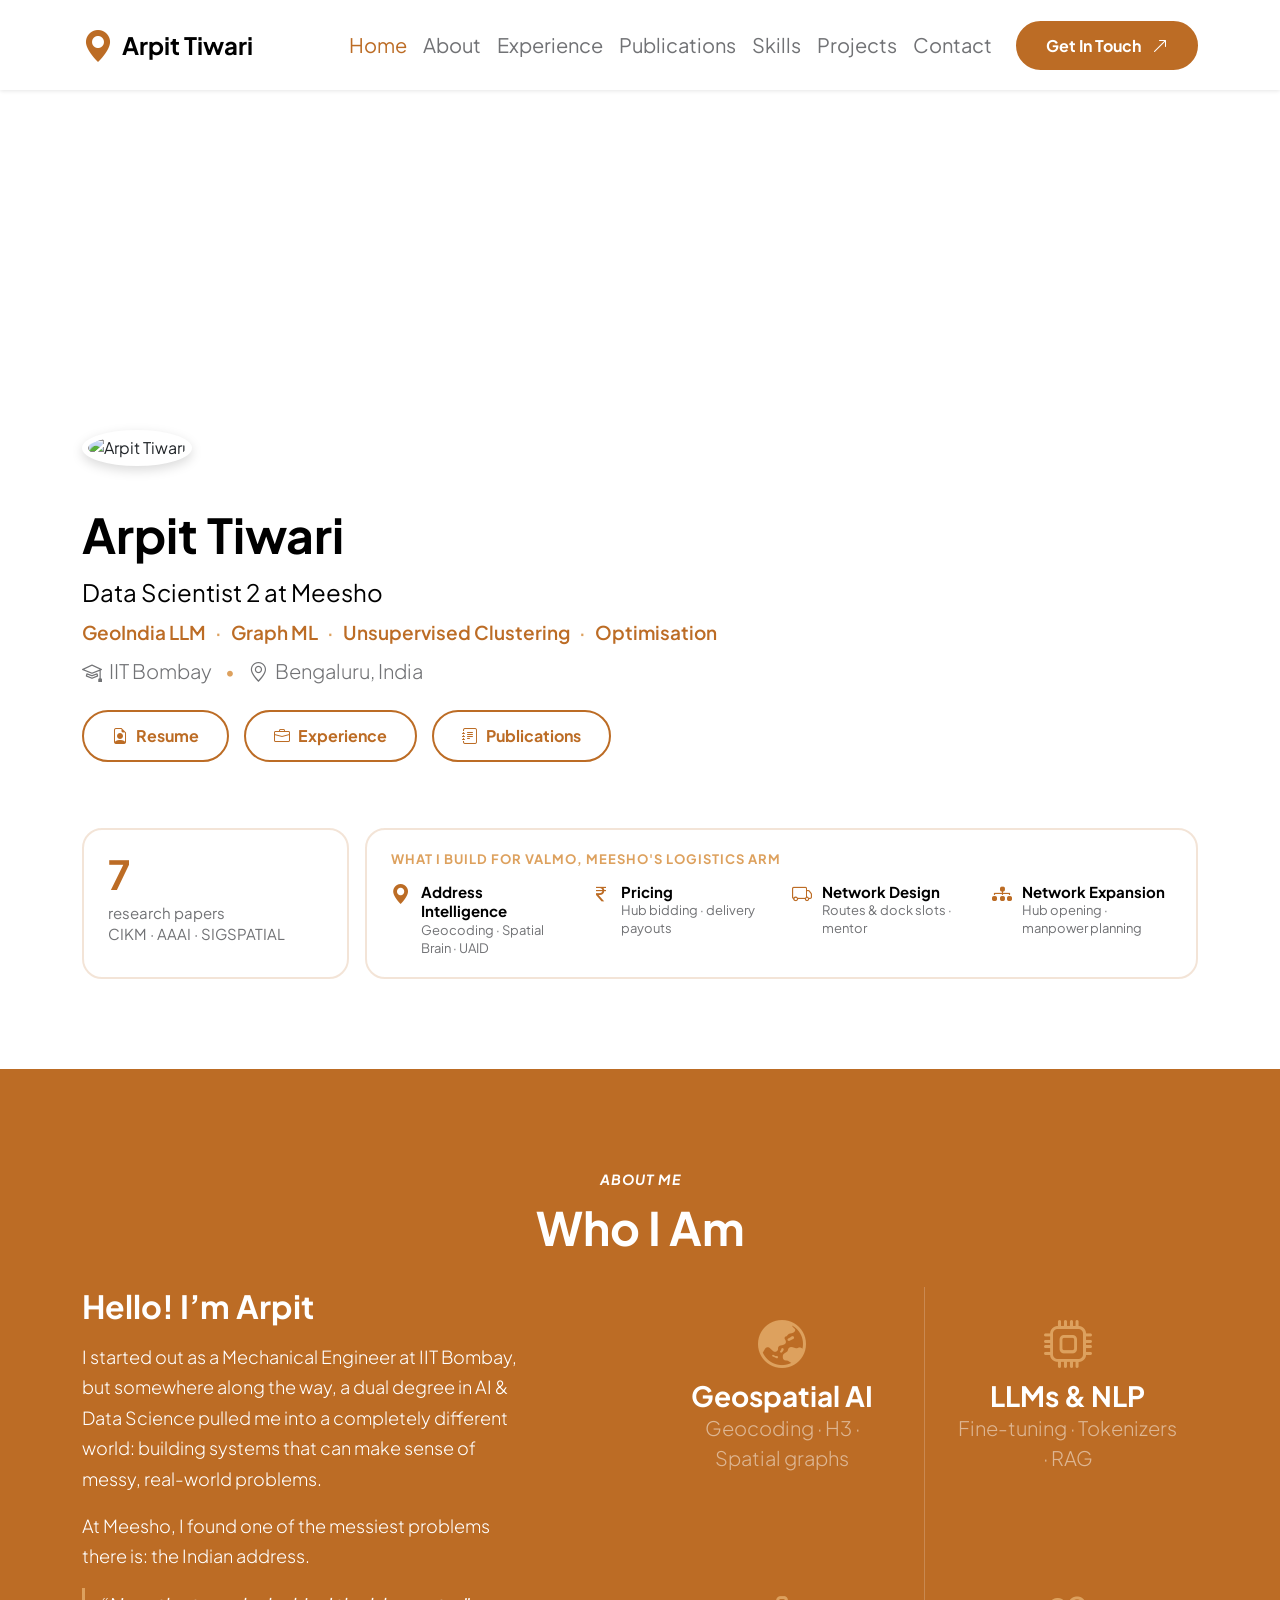
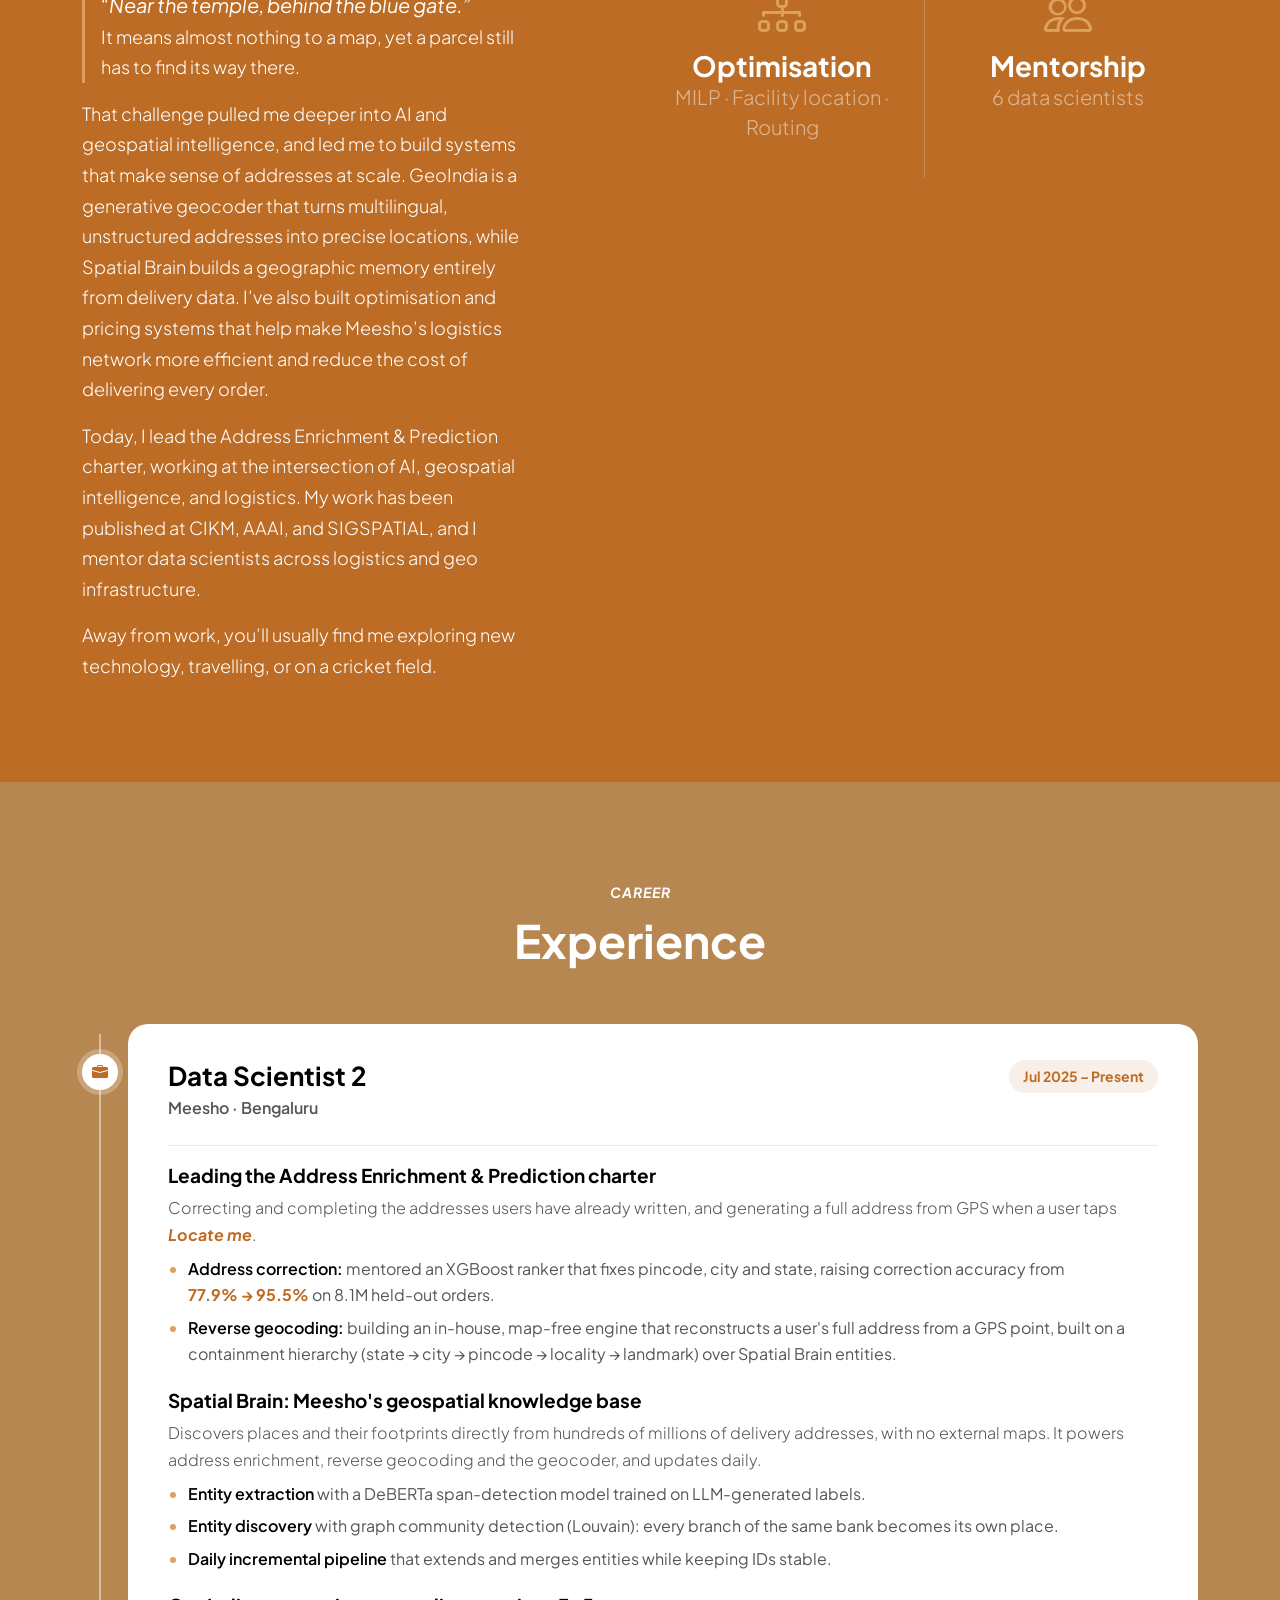
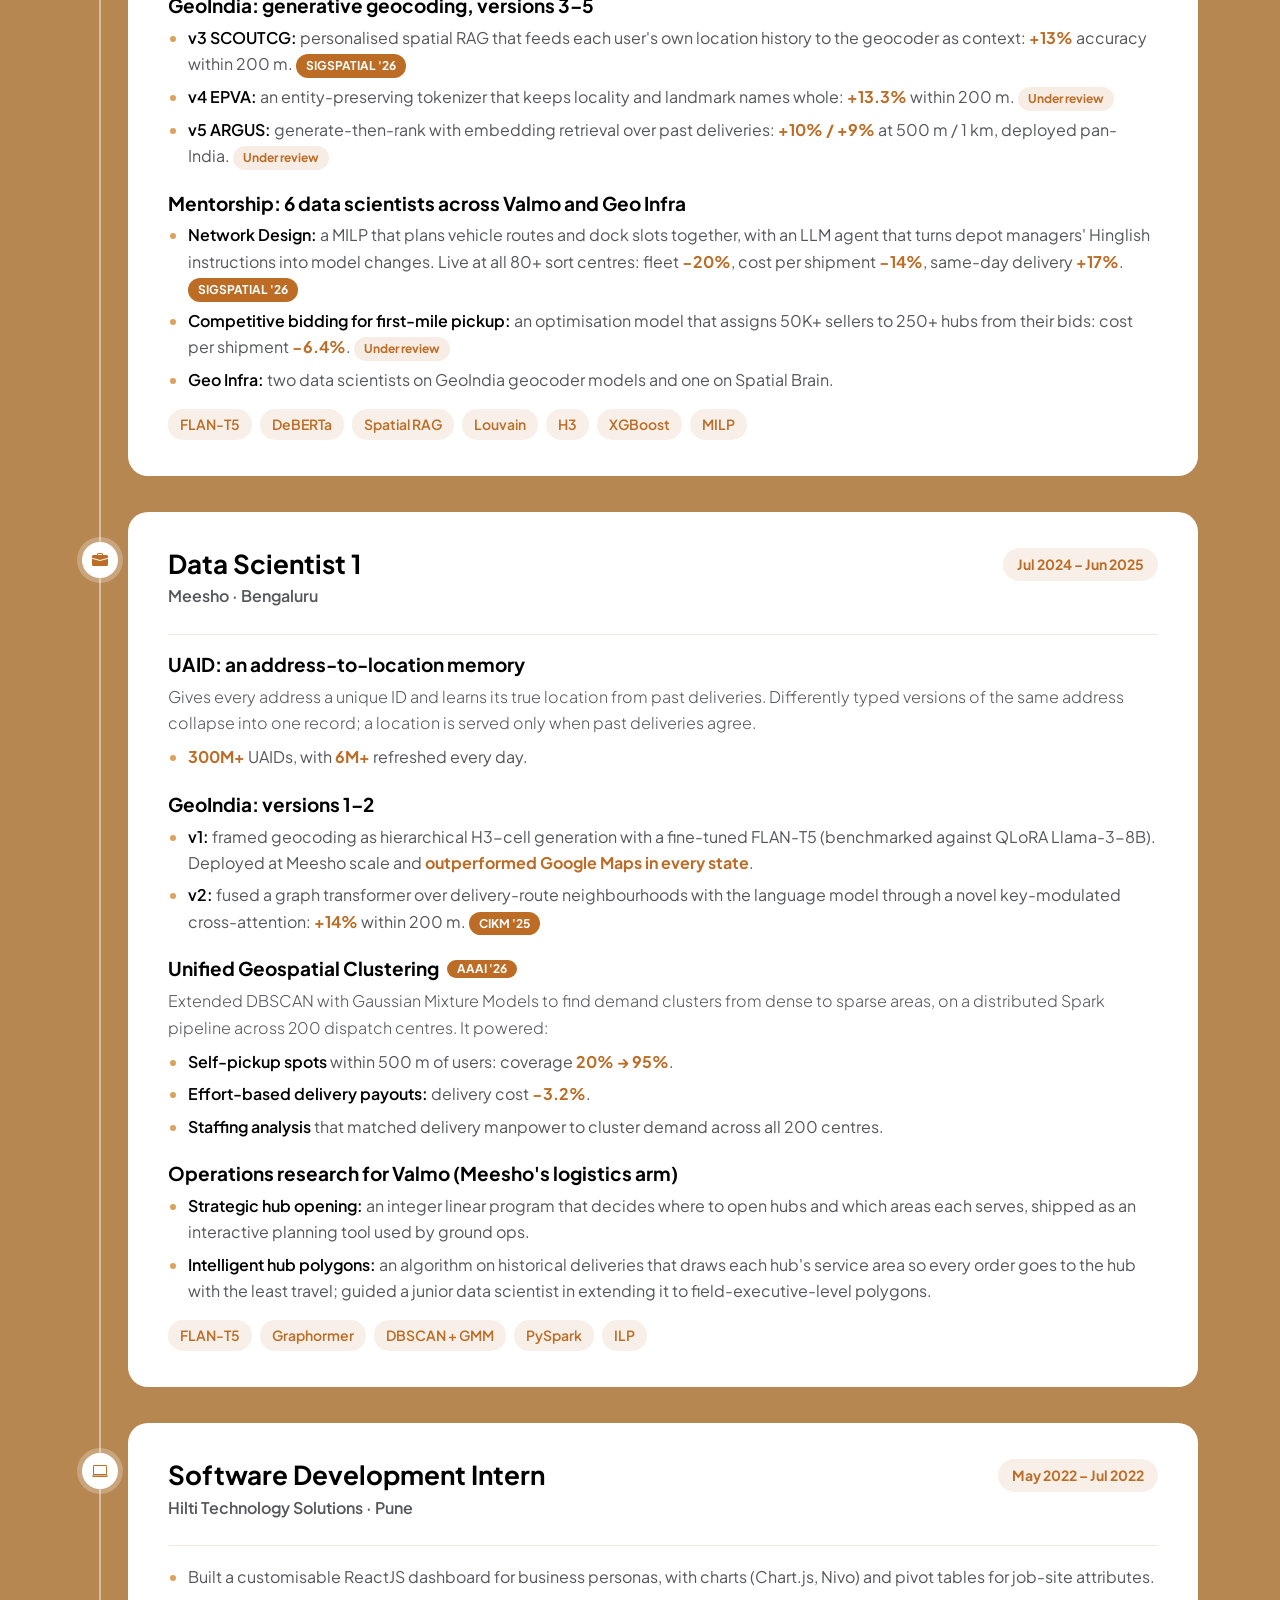
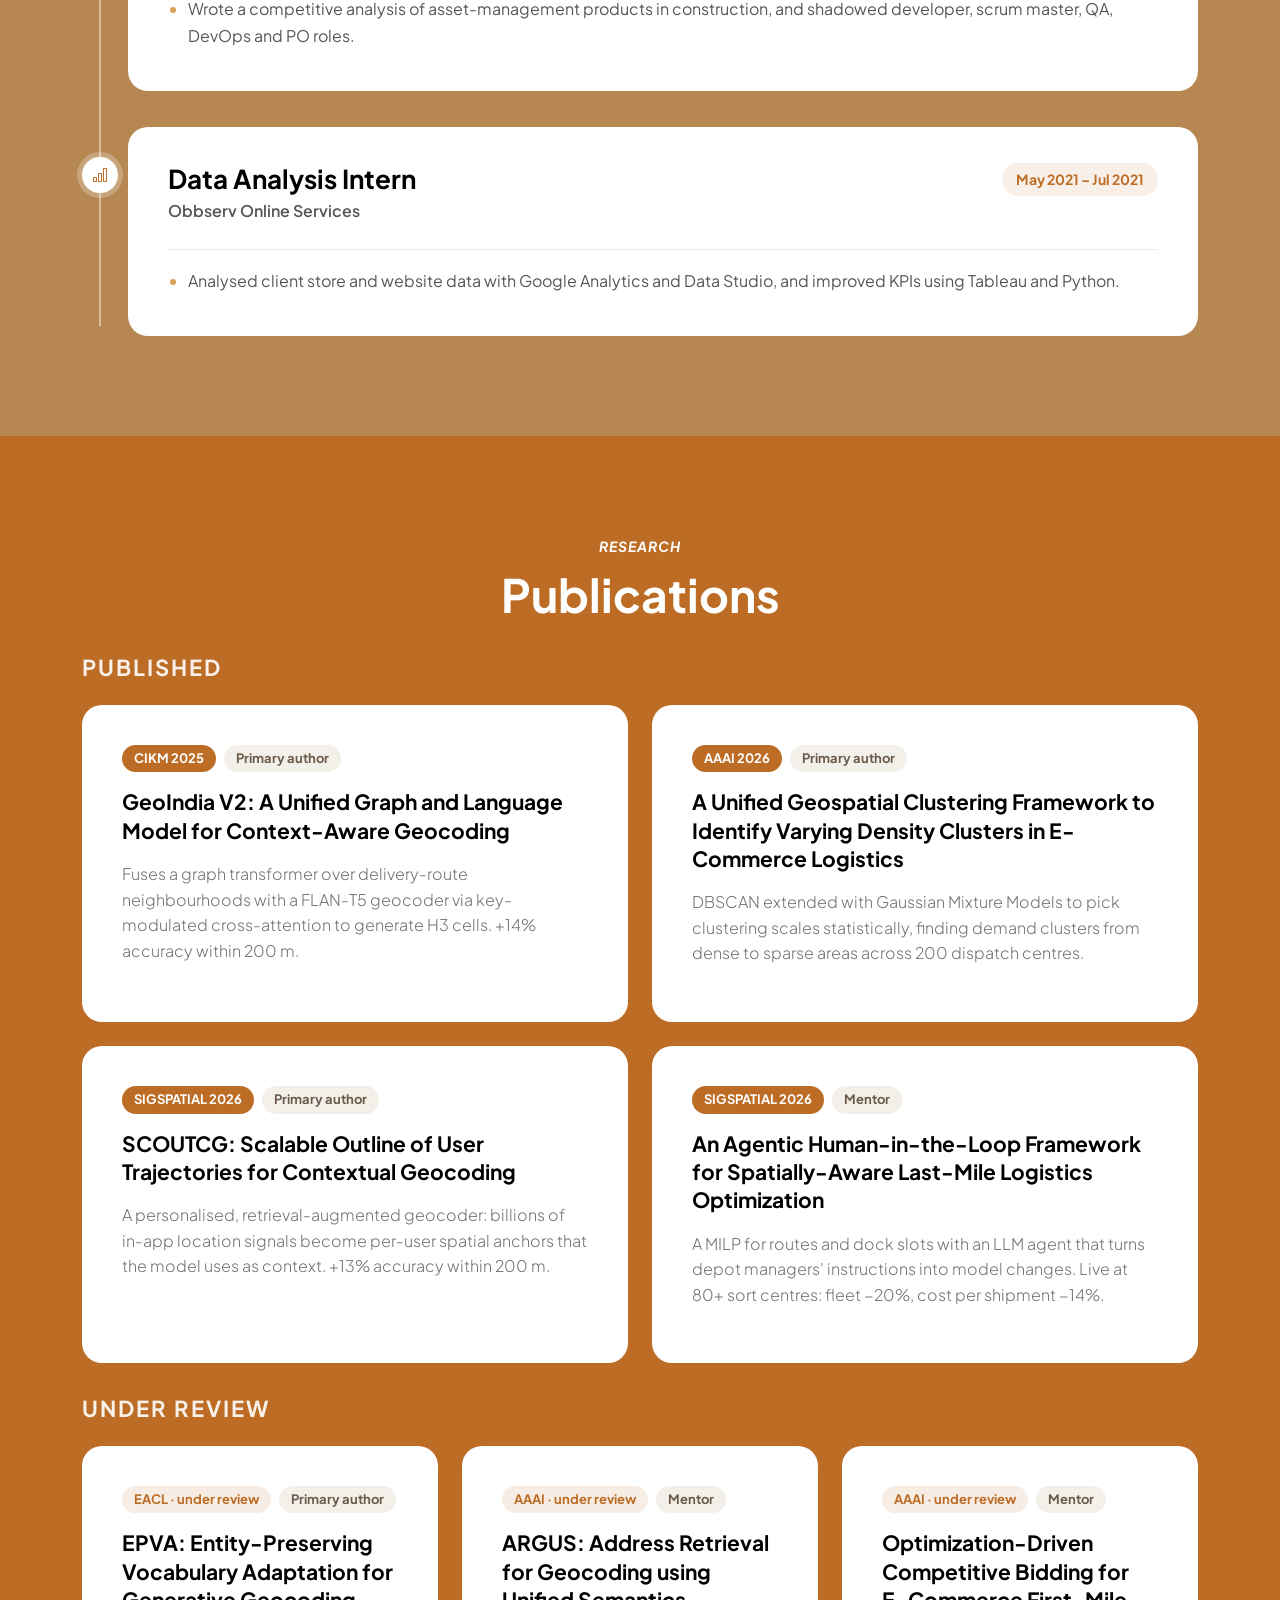
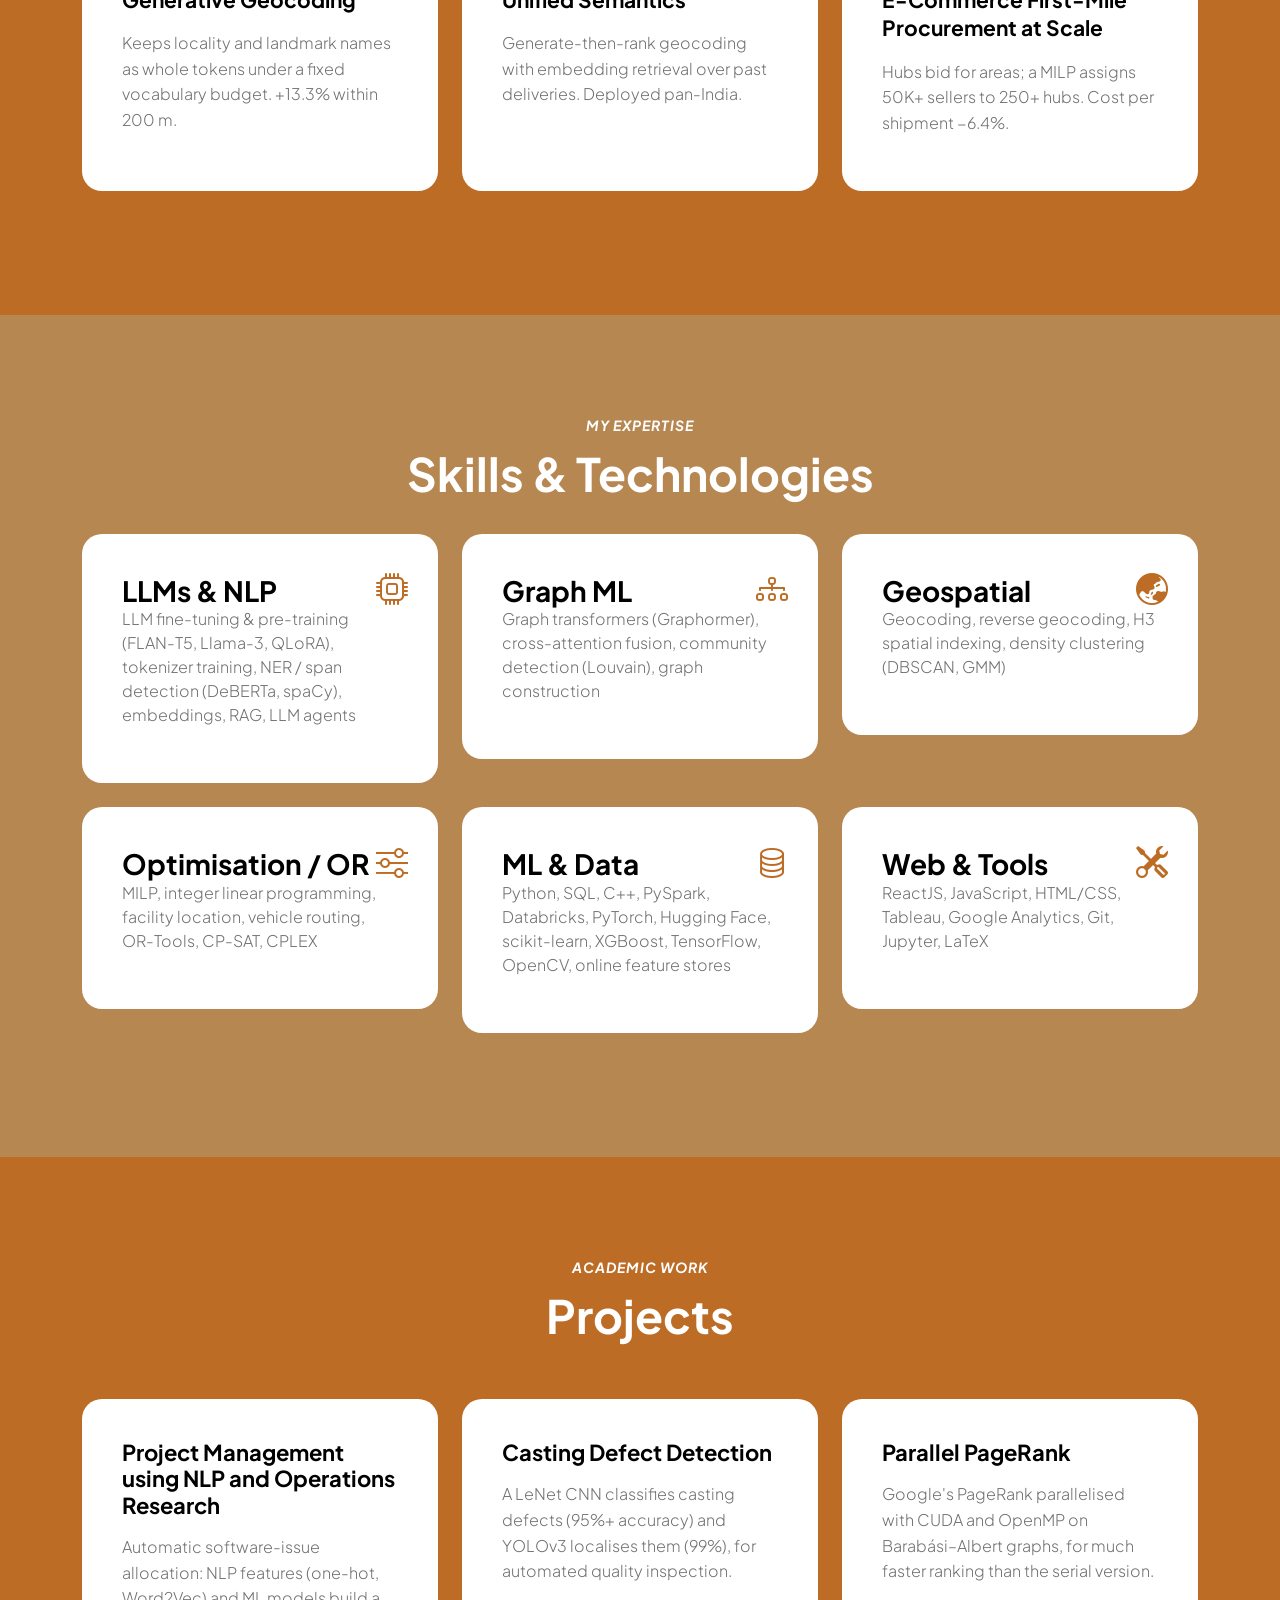
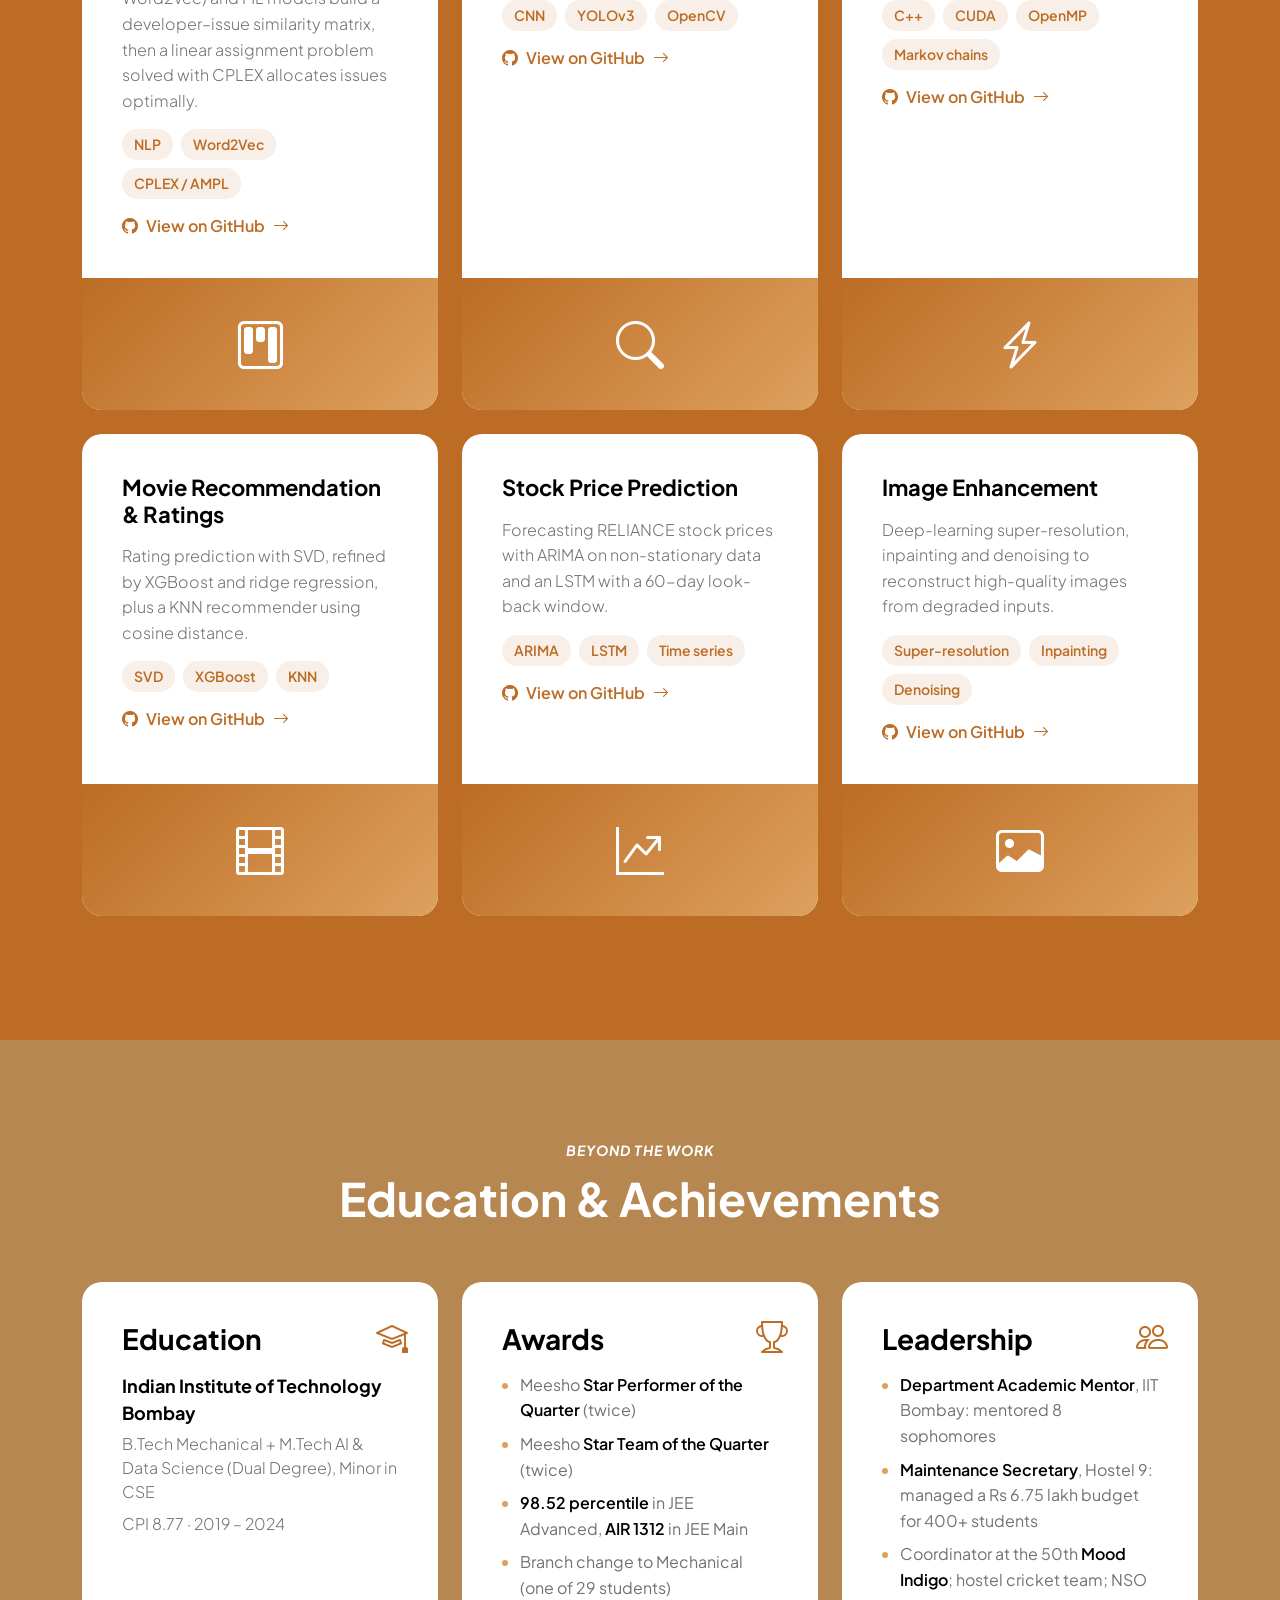
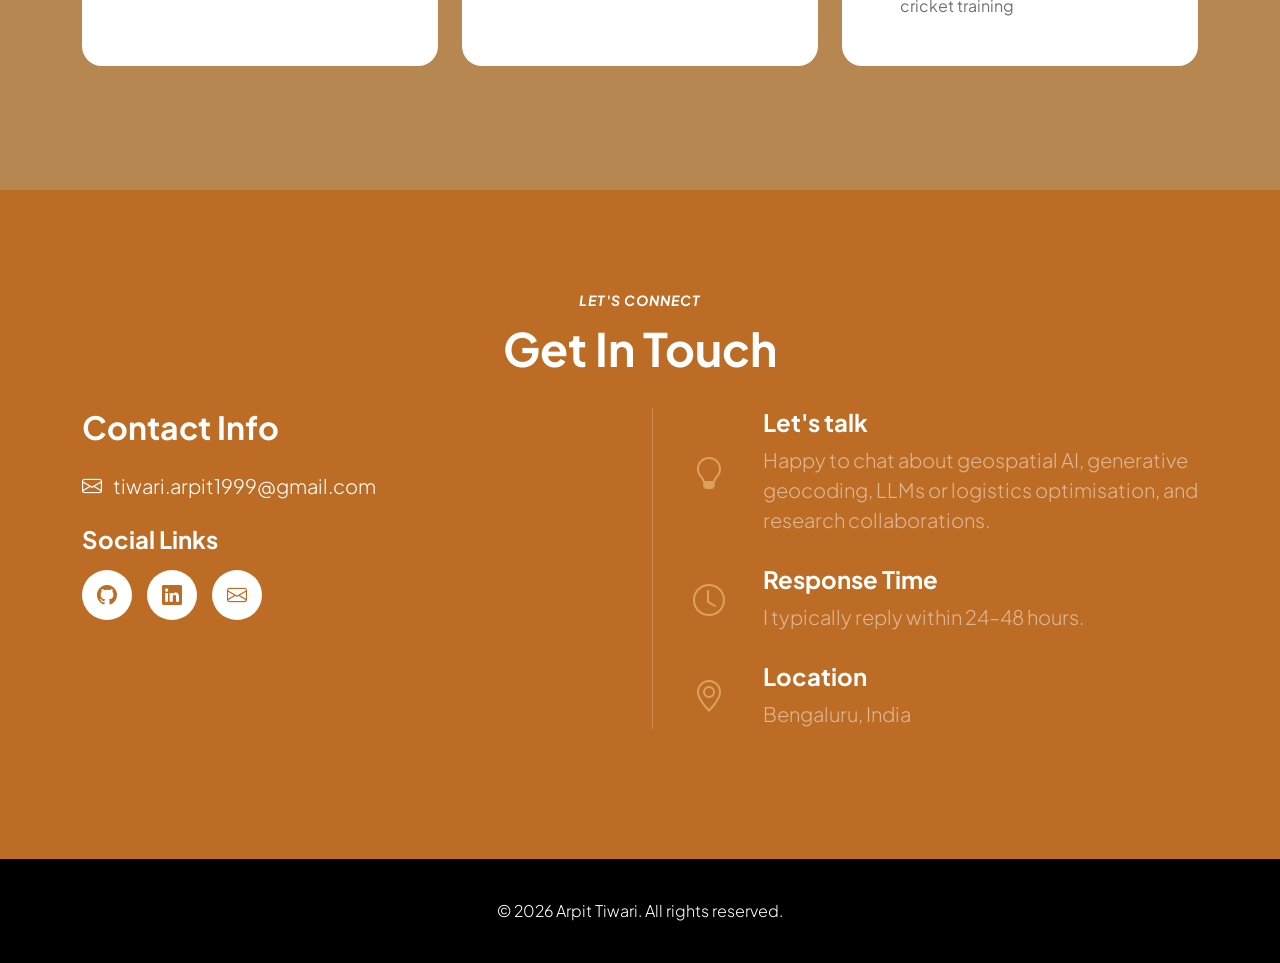
==== commit 4e74d051: "Release v2: story-style About and refined hero - About rewritten as a story (IIT Bombay -> the India" ====
--- a/index.html
+++ b/index.html
@@ -85,7 +85,8 @@
                     <div class="row">
                         <div class="col-lg-9 col-12">
                             <h1>Arpit Tiwari</h1>
-                            <p class="hero-role">Data Scientist 2 at <strong>Meesho</strong> · Geospatial AI, LLMs &amp; Optimisation</p>
+                            <p class="hero-role">Data Scientist 2 at Meesho</p>
+                            <p class="hero-focus">GeoIndia LLM <span>·</span> Graph ML <span>·</span> Unsupervised Clustering <span>·</span> Optimisation</p>
                             <p class="hero-tagline">
                                 <i class="bi-mortarboard me-1"></i> IIT Bombay
                                 <span class="hero-dot">•</span>
@@ -93,7 +94,7 @@
                             </p>
 
                             <div class="hero-buttons mt-4">
-                                <a class="btn custom-btn" href="resume.pdf" target="_blank" rel="noopener">
+                                <a class="btn custom-border-btn-dark" href="resume.pdf" target="_blank" rel="noopener">
                                     <i class="bi-file-earmark-person me-2"></i>
                                     Resume
                                 </a>
@@ -110,28 +111,33 @@
                     </div>
 
                     <div class="row hero-stats g-3">
-                        <div class="col-lg-3 col-6">
+                        <div class="col-lg-3 col-12">
                             <div class="stat-card">
                                 <span class="stat-number">7</span>
                                 <span class="stat-label">research papers<br>CIKM · AAAI · SIGSPATIAL</span>
                             </div>
                         </div>
-                        <div class="col-lg-3 col-6">
-                            <div class="stat-card">
-                                <span class="stat-number">300M+</span>
-                                <span class="stat-label">addresses given a<br>learned location (UAID)</span>
-                            </div>
-                        </div>
-                        <div class="col-lg-3 col-6">
-                            <div class="stat-card">
-                                <span class="stat-number">80+</span>
-                                <span class="stat-label">sort centres running<br>systems I mentored</span>
-                            </div>
-                        </div>
-                        <div class="col-lg-3 col-6">
-                            <div class="stat-card">
-                                <span class="stat-number">6</span>
-                                <span class="stat-label">data scientists<br>mentored</span>
+                        <div class="col-lg-9 col-12">
+                            <div class="stat-card domains-card">
+                                <span class="domains-title">What I build for Valmo, Meesho's logistics arm</span>
+                                <div class="domains-grid">
+                                    <div class="domain">
+                                        <i class="bi-geo-alt-fill"></i>
+                                        <div><strong>Address Intelligence</strong><span>Geocoding · Spatial Brain · UAID</span></div>
+                                    </div>
+                                    <div class="domain">
+                                        <i class="bi-currency-rupee"></i>
+                                        <div><strong>Pricing</strong><span>Hub bidding · delivery payouts</span></div>
+                                    </div>
+                                    <div class="domain">
+                                        <i class="bi-truck"></i>
+                                        <div><strong>Network Design</strong><span>Routes &amp; dock slots · mentor</span></div>
+                                    </div>
+                                    <div class="domain">
+                                        <i class="bi-diagram-3-fill"></i>
+                                        <div><strong>Network Expansion</strong><span>Hub opening · manpower planning</span></div>
+                                    </div>
+                                </div>
                             </div>
                         </div>
                     </div>
@@ -149,13 +155,19 @@
                     </div>
 
                     <div class="col-lg-5 col-12 me-auto mb-4 mb-lg-0">
-                        <h3 class="text-white mb-3">Hello! I'm Arpit</h3>
-
-                        <p class="text-white">I'm a data scientist at Meesho, where I build the systems that understand Indian addresses: generative geocoders that turn messy, multilingual text into precise locations, a geospatial knowledge base learned entirely from delivery data, and optimisation models that plan a logistics network.</p>
-
-                        <p class="text-white">I lead Meesho's Address Enrichment &amp; Prediction charter, publish the research behind this work at venues like CIKM, AAAI and SIGSPATIAL, and mentor data scientists across logistics and geo infrastructure.</p>
-
-                        <p class="text-white mb-0">I studied at IIT Bombay (B.Tech Mechanical + M.Tech in AI &amp; Data Science, Minor in CSE).</p>
+                        <h3 class="text-white mb-3">Hello! I’m Arpit</h3>
+
+                        <p class="text-white">I started out as a Mechanical Engineer at IIT Bombay, but somewhere along the way, a dual degree in AI &amp; Data Science pulled me into a completely different world: building systems that can make sense of messy, real-world problems.</p>
+
+                        <p class="text-white">At Meesho, I found one of the messiest problems there is: the Indian address.</p>
+
+                        <p class="text-white about-quote"><span>“Near the temple, behind the blue gate.”</span><br>It means almost nothing to a map, yet a parcel still has to find its way there.</p>
+
+                        <p class="text-white">That challenge pulled me deeper into AI and geospatial intelligence, and led me to build systems that make sense of addresses at scale. GeoIndia is a generative geocoder that turns multilingual, unstructured addresses into precise locations, while Spatial Brain builds a geographic memory entirely from delivery data. I’ve also built optimisation and pricing systems that help make Meesho’s logistics network more efficient and reduce the cost of delivering every order.</p>
+
+                        <p class="text-white">Today, I lead the Address Enrichment &amp; Prediction charter, working at the intersection of AI, geospatial intelligence, and logistics. My work has been published at CIKM, AAAI, and SIGSPATIAL, and I mentor data scientists across logistics and geo infrastructure.</p>
+
+                        <p class="text-white mb-0">Away from work, you’ll usually find me exploring new technology, travelling, or on a cricket field.</p>
                     </div>
 
                     <div class="col-lg-6 col-12">
@@ -249,11 +261,12 @@
                                         </ul>
                                     </div>
 
-                                    <div class="exp-block mb-0">
-                                        <h5>Mentorship</h5>
+                                    <div class="exp-block mb-0" id="mentorship">
+                                        <h5>Mentorship: 6 data scientists across Valmo and Geo Infra</h5>
                                         <ul>
                                             <li><strong>Network Design:</strong> a MILP that plans vehicle routes and dock slots together, with an LLM agent that turns depot managers' Hinglish instructions into model changes. Live at all 80+ sort centres: fleet <span class="metric">−20%</span>, cost per shipment <span class="metric">−14%</span>, same-day delivery <span class="metric">+17%</span>. <span class="venue-chip">SIGSPATIAL '26</span></li>
                                             <li><strong>Competitive bidding for first-mile pickup:</strong> an optimisation model that assigns 50K+ sellers to 250+ hubs from their bids: cost per shipment <span class="metric">−6.4%</span>. <span class="venue-chip muted">Under review</span></li>
+                                            <li><strong>Geo Infra:</strong> two data scientists on GeoIndia geocoder models and one on Spatial Brain.</li>
                                         </ul>
                                     </div>
 
@@ -311,7 +324,7 @@
                                         <h5>Operations research for Valmo (Meesho's logistics arm)</h5>
                                         <ul>
                                             <li><strong>Strategic hub opening:</strong> an integer linear program that decides where to open hubs and which areas each serves, shipped as an interactive planning tool used by ground ops.</li>
-                                            <li><strong>Intelligent hub polygons:</strong> an algorithm on historical deliveries that draws each hub's service area so every order goes to the hub with the least travel.</li>
+                                            <li><strong>Intelligent hub polygons:</strong> an algorithm on historical deliveries that draws each hub's service area so every order goes to the hub with the least travel; guided a junior data scientist in extending it to field-executive-level polygons.</li>
                                         </ul>
                                     </div>
 
--- a/styles.css
+++ b/styles.css
@@ -1056,3 +1056,96 @@
     font-size: 19px;
   }
 }
+
+/* Hero: Valmo work-areas card */
+.domains-card {
+  padding: 20px 24px;
+}
+
+.domains-title {
+  font-size: 13px;
+  font-weight: var(--font-weight-bold);
+  text-transform: uppercase;
+  letter-spacing: 1px;
+  color: var(--secondary-color);
+  margin-bottom: 12px;
+}
+
+.domains-grid {
+  display: grid;
+  grid-template-columns: 1fr 1fr;
+  gap: 12px 20px;
+}
+
+.domain {
+  display: flex;
+  align-items: flex-start;
+  gap: 10px;
+}
+
+.domain i {
+  font-size: 20px;
+  color: var(--primary-color);
+  line-height: 1.2;
+}
+
+.domain strong {
+  display: block;
+  font-size: 15px;
+  color: var(--dark-color);
+  line-height: 1.3;
+}
+
+.domain span {
+  display: block;
+  font-size: 13px;
+  color: var(--p-color);
+  line-height: 1.4;
+}
+
+@media screen and (min-width: 992px) {
+  .domains-grid {
+    grid-template-columns: repeat(4, 1fr);
+  }
+}
+
+@media screen and (max-width: 480px) {
+  .domains-grid {
+    grid-template-columns: 1fr;
+  }
+}
+
+#mentorship {
+  scroll-margin-top: 100px;
+}
+
+/* Hero focus areas line */
+.hero-focus {
+  font-size: 19px;
+  font-weight: 600;
+  color: var(--primary-color);
+  margin-bottom: 10px;
+}
+
+.hero-focus span {
+  color: var(--secondary-color);
+  margin: 0 6px;
+}
+
+@media screen and (max-width: 767px) {
+  .hero-focus {
+    font-size: 16px;
+  }
+}
+
+/* About: highlighted address quote */
+.about-quote {
+  border-left: 3px solid var(--secondary-color);
+  padding-left: 16px;
+}
+
+.about-quote span {
+  font-style: italic;
+  font-weight: var(--font-weight-normal);
+  font-size: 20px;
+}
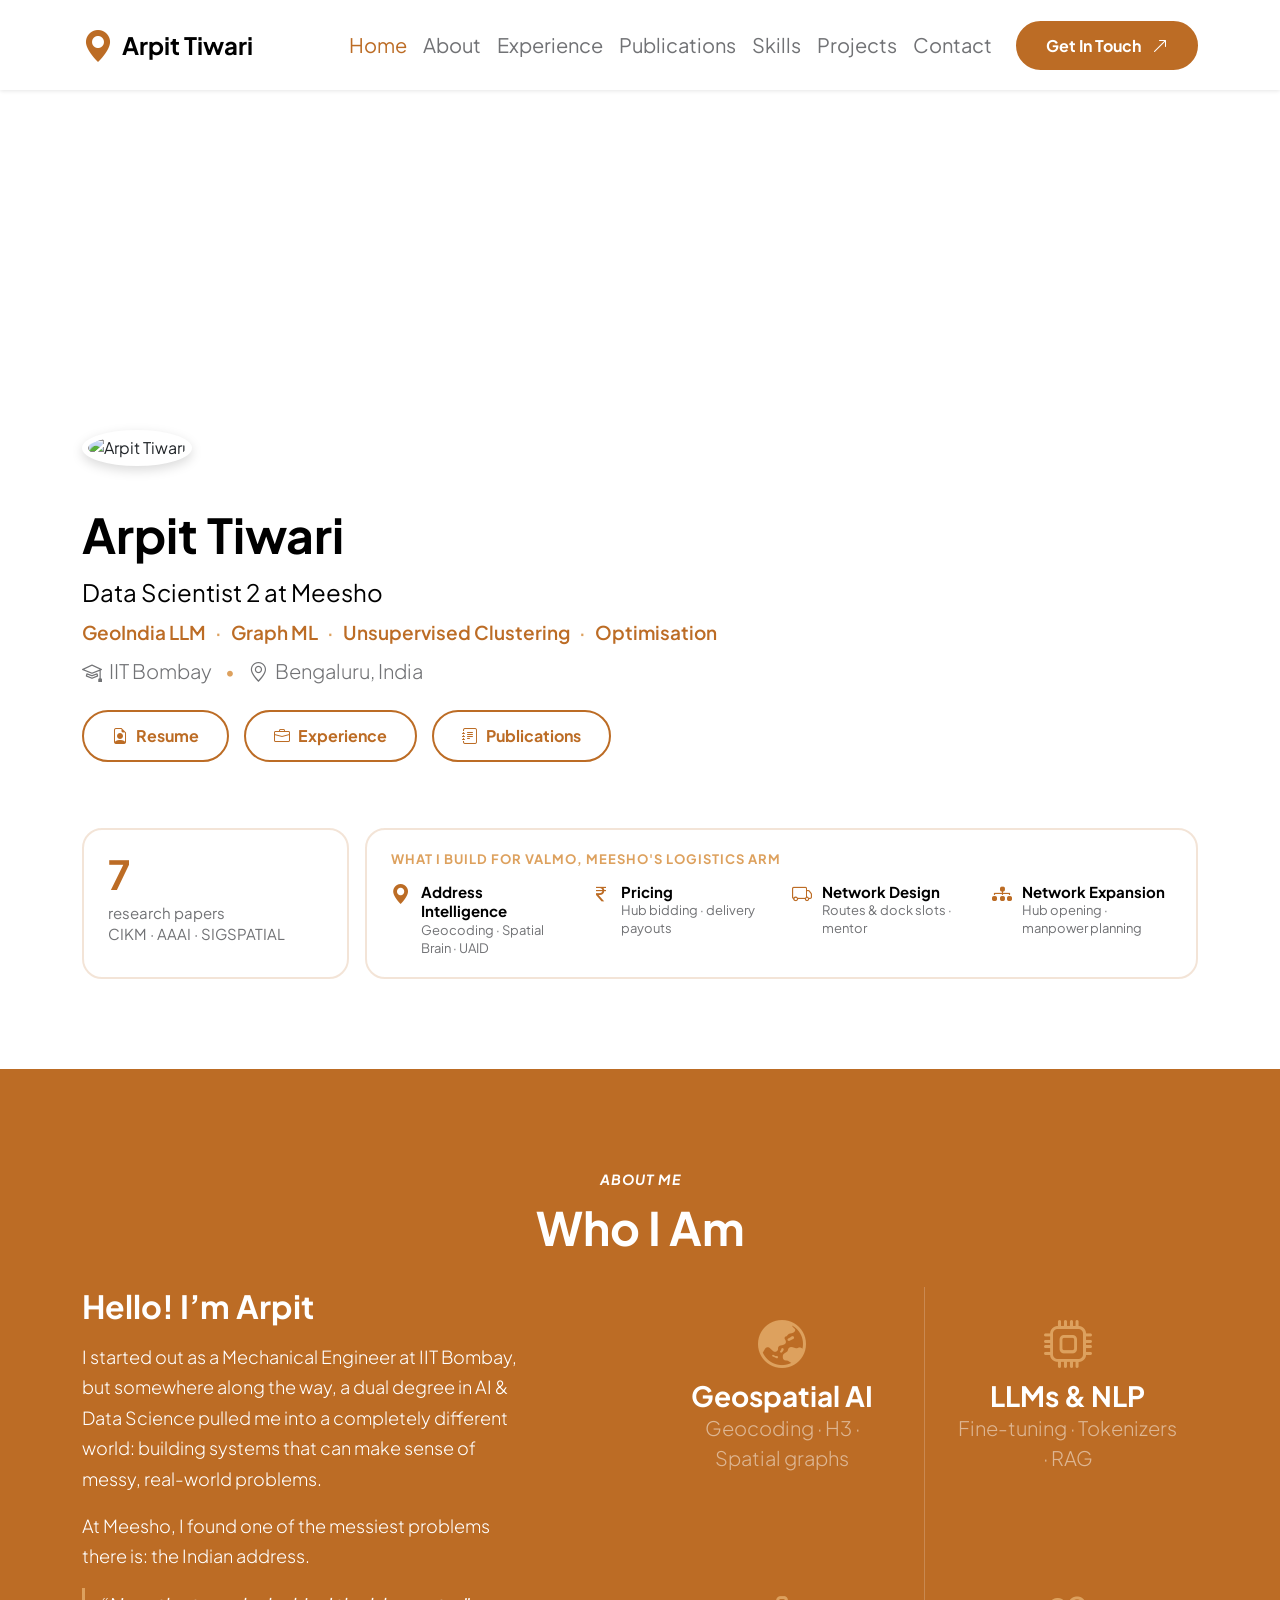
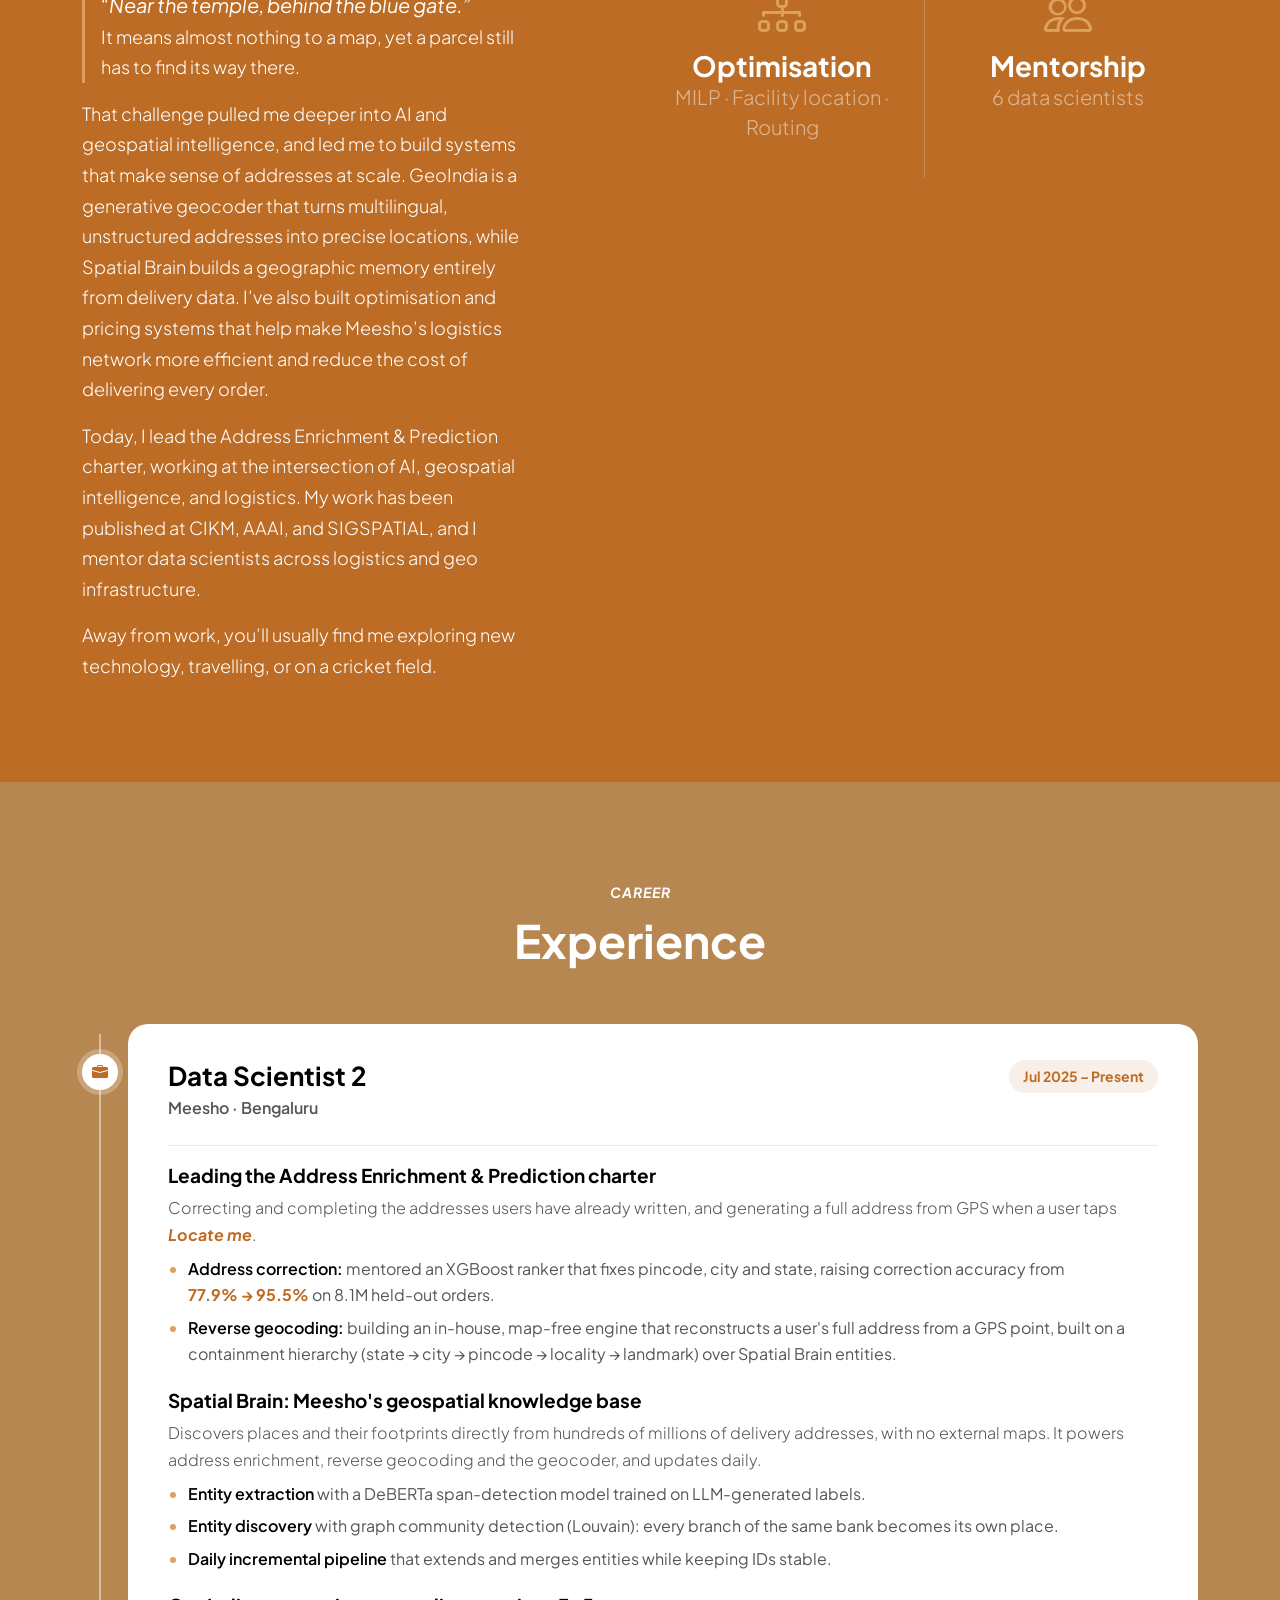
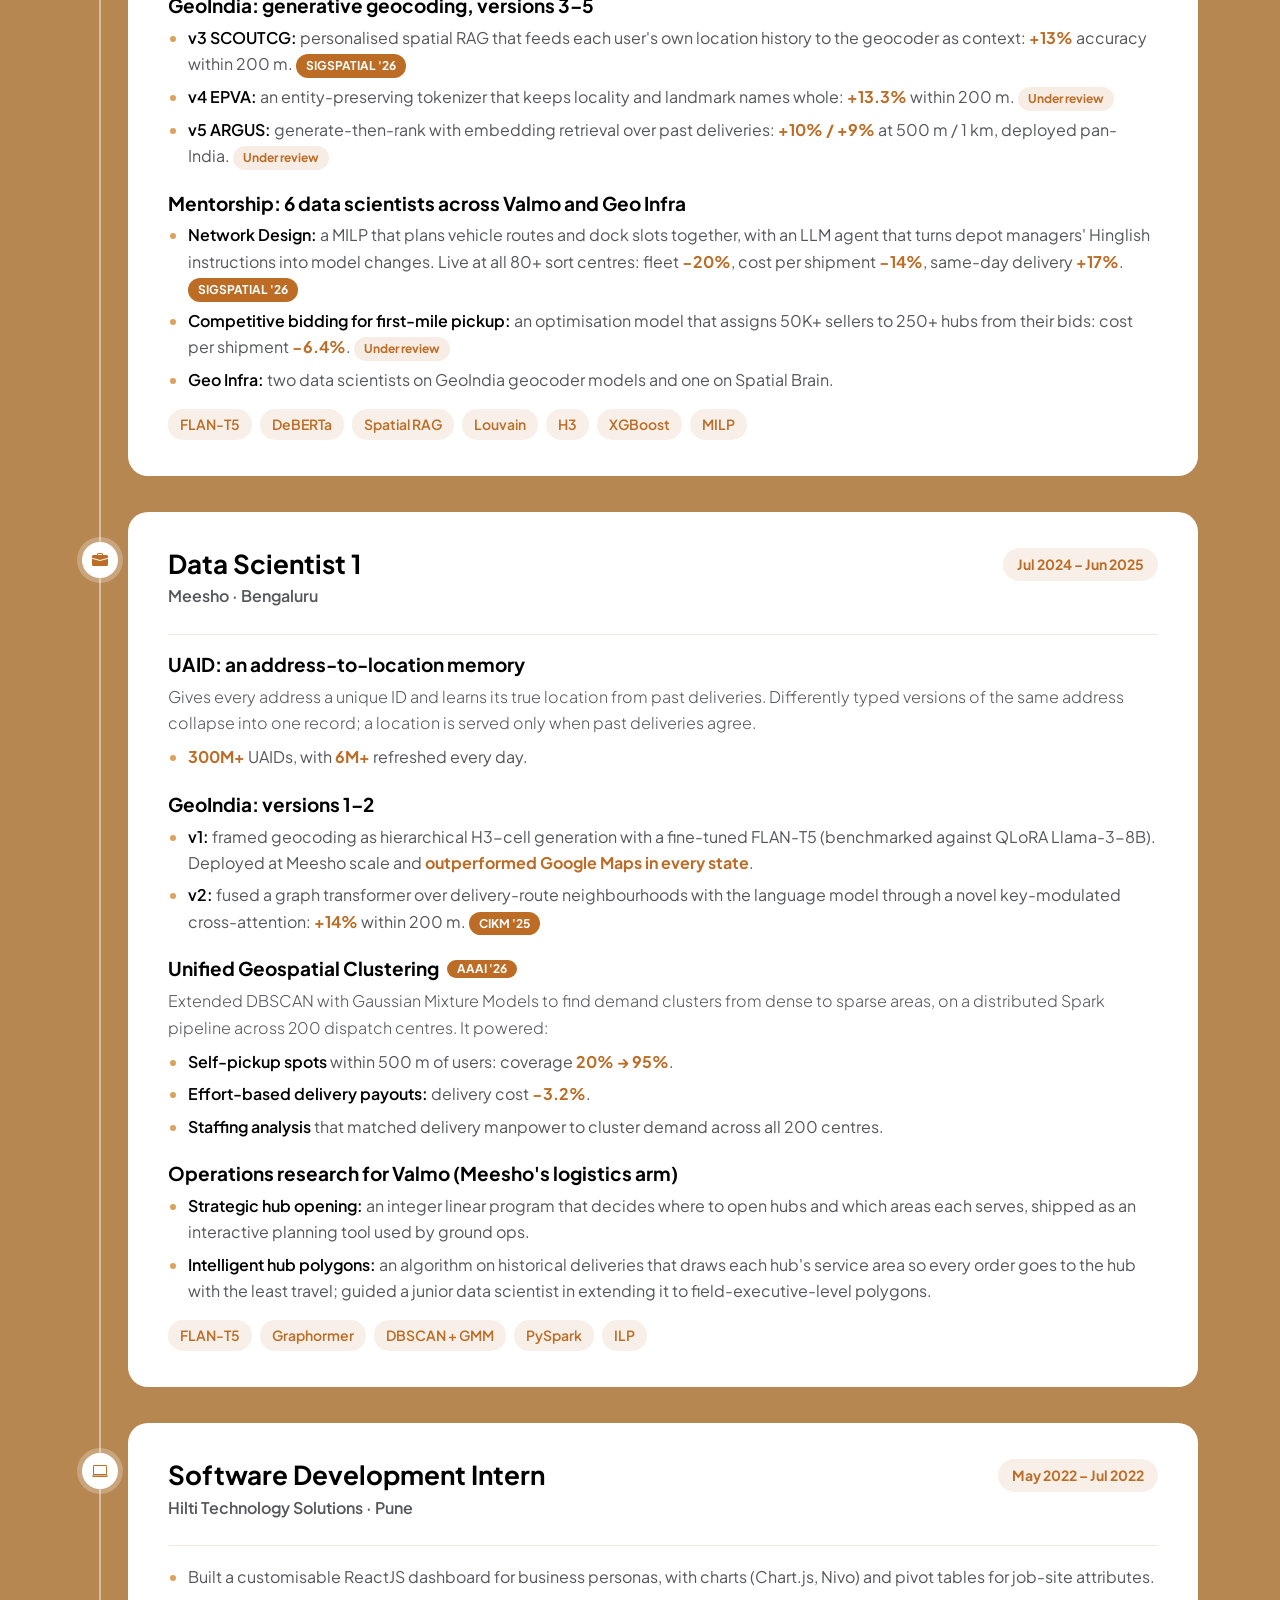
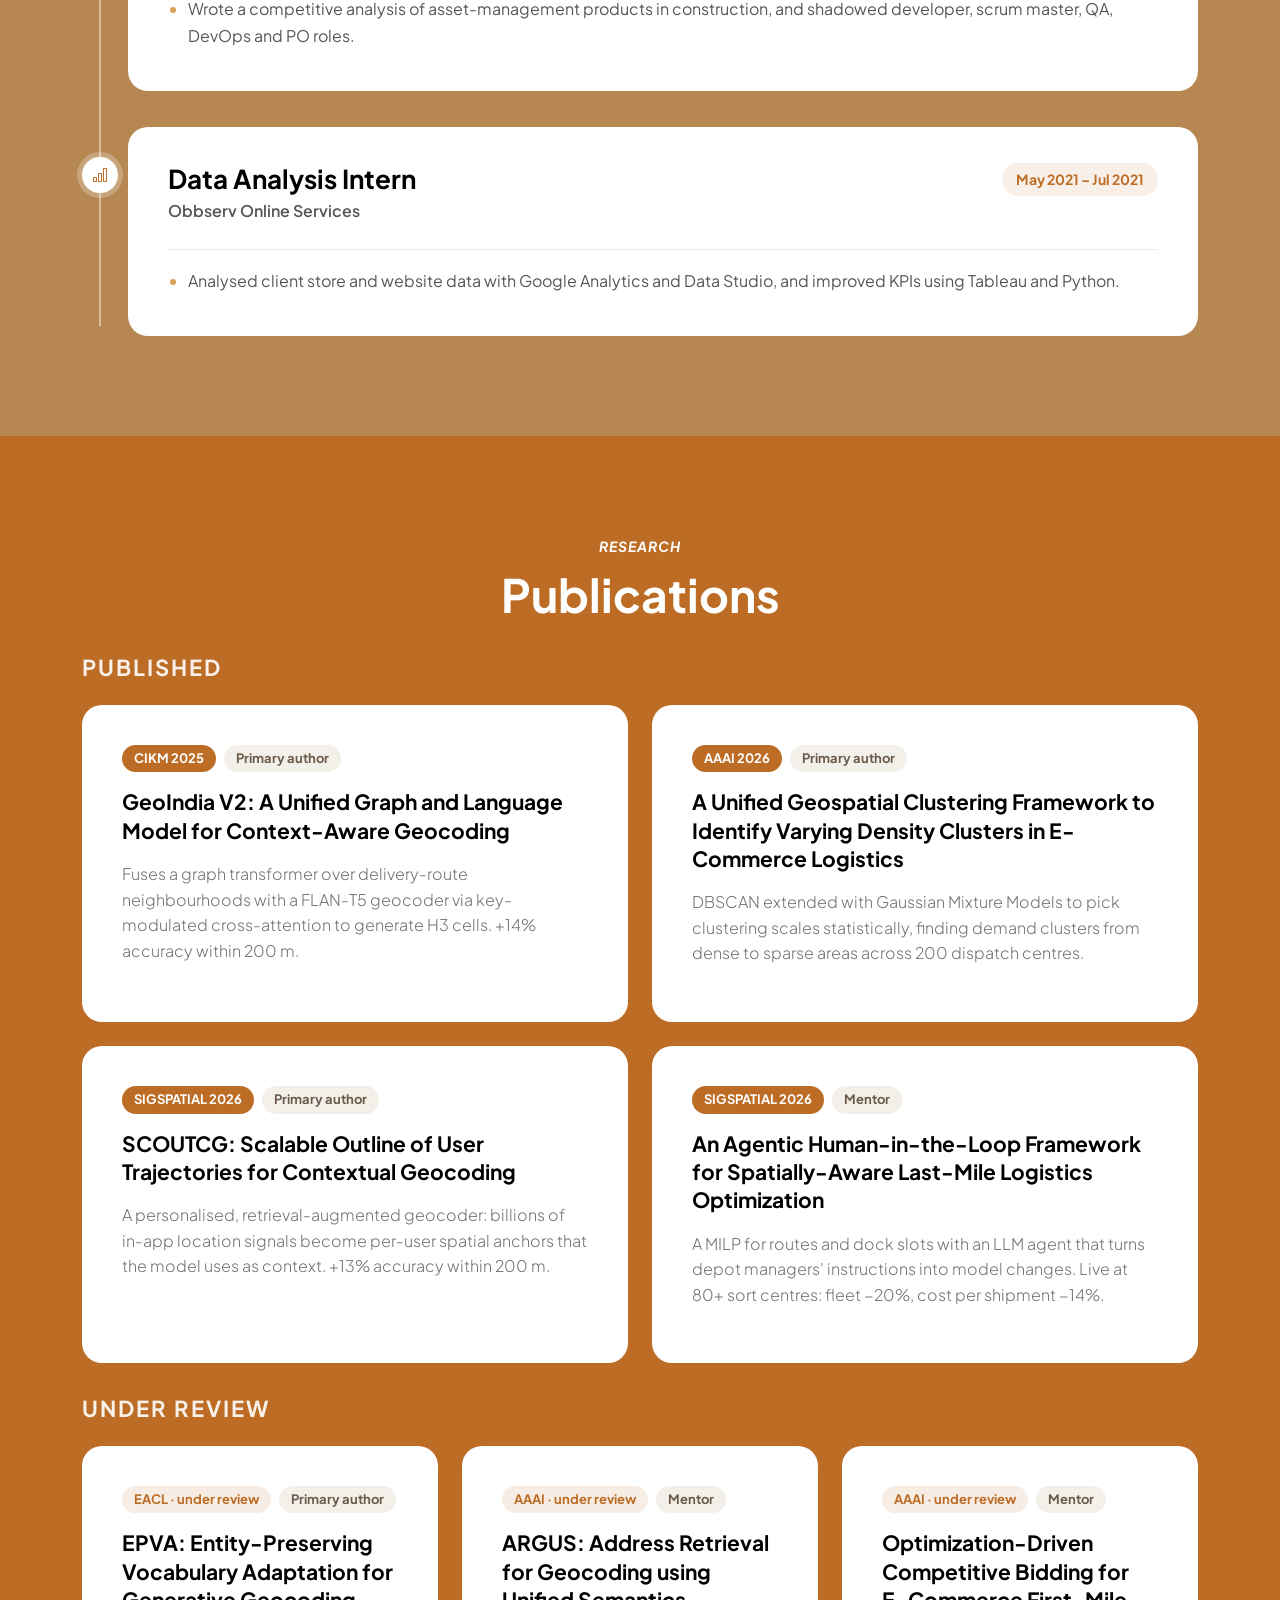
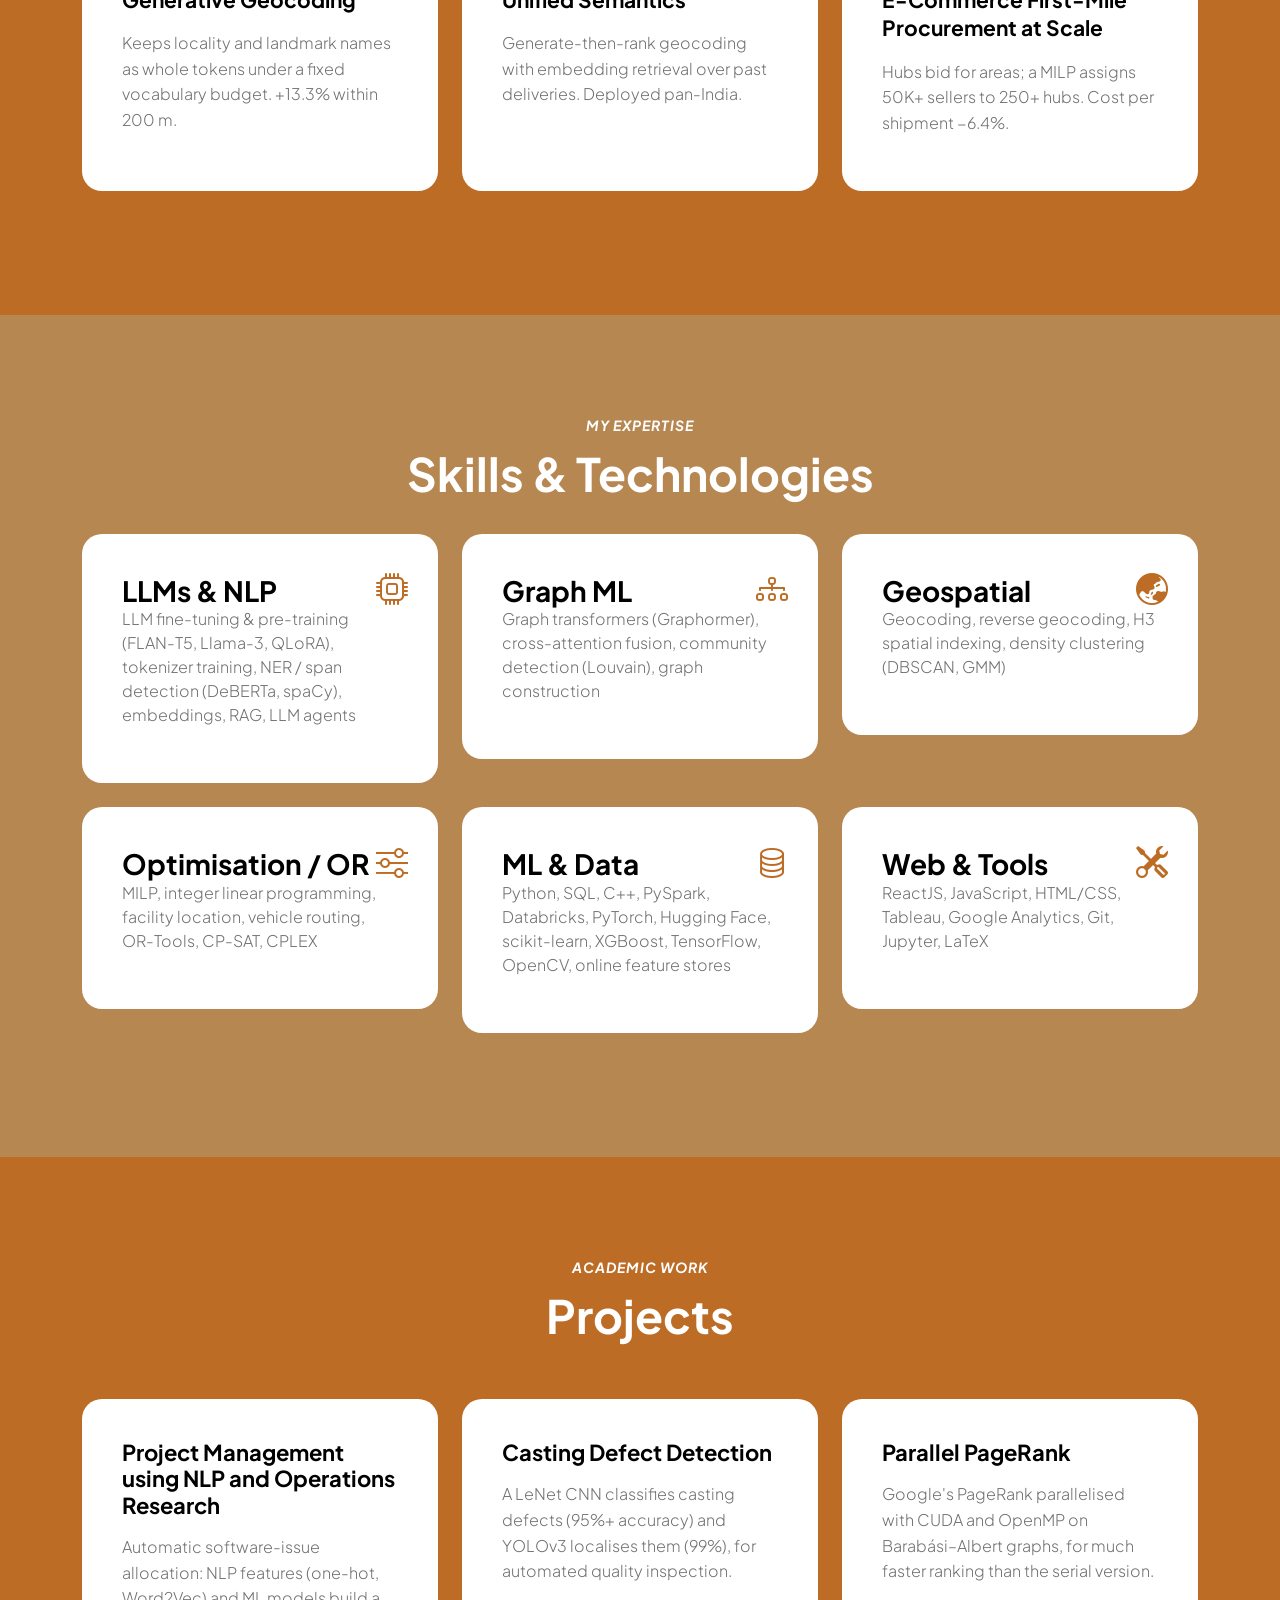
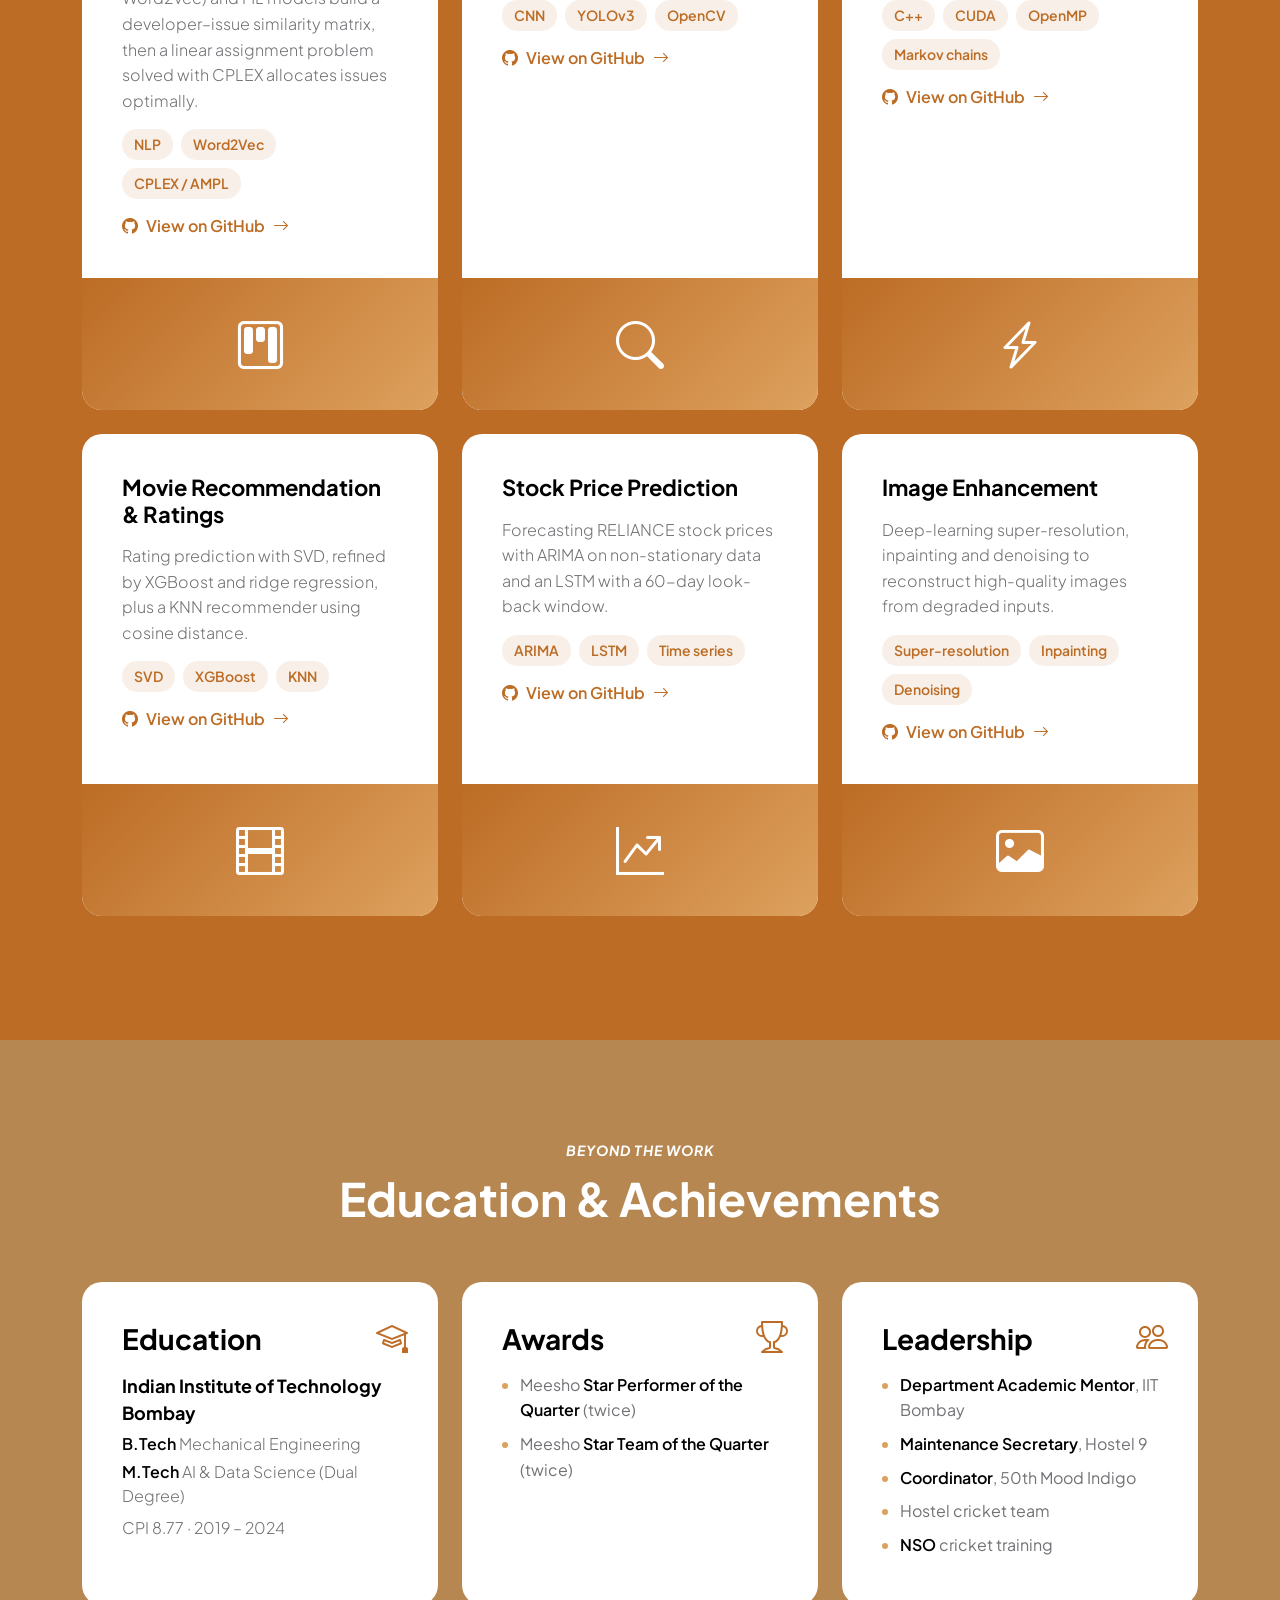
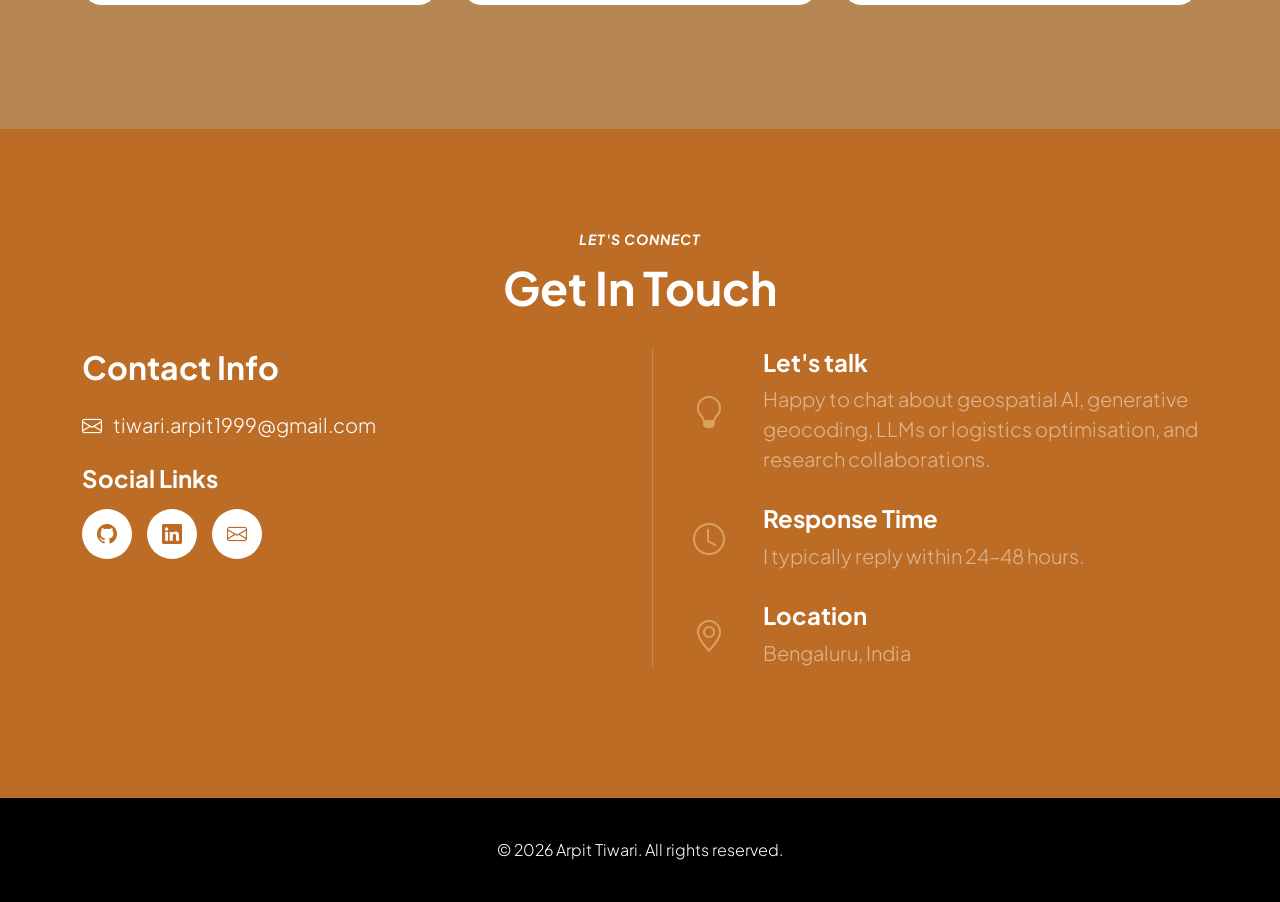
==== commit 696d9b69: "Trim achievements and tidy education - Awards: keep the two Meesho awards; remove JEE ranks and bran" ====
--- a/index.html
+++ b/index.html
@@ -693,7 +693,8 @@
                             <div class="menu-btn"><i class="bi-mortarboard custom-btn-icon"></i></div>
                             <h4 class="mb-3">Education</h4>
                             <p class="achv-title">Indian Institute of Technology Bombay</p>
-                            <p class="menu-price mb-2">B.Tech Mechanical + M.Tech AI &amp; Data Science (Dual Degree), Minor in CSE</p>
+                            <p class="menu-price mb-1"><strong>B.Tech</strong> Mechanical Engineering</p>
+                            <p class="menu-price mb-2"><strong>M.Tech</strong> AI &amp; Data Science (Dual Degree)</p>
                             <p class="menu-price mb-0">CPI 8.77 · 2019 – 2024</p>
                         </div>
                     </div>
@@ -705,8 +706,6 @@
                             <ul class="achv-list">
                                 <li>Meesho <strong>Star Performer of the Quarter</strong> (twice)</li>
                                 <li>Meesho <strong>Star Team of the Quarter</strong> (twice)</li>
-                                <li><strong>98.52 percentile</strong> in JEE Advanced, <strong>AIR 1312</strong> in JEE Main</li>
-                                <li>Branch change to Mechanical (one of 29 students)</li>
                             </ul>
                         </div>
                     </div>
@@ -716,9 +715,11 @@
                             <div class="menu-btn"><i class="bi-people custom-btn-icon"></i></div>
                             <h4 class="mb-3">Leadership</h4>
                             <ul class="achv-list">
-                                <li><strong>Department Academic Mentor</strong>, IIT Bombay: mentored 8 sophomores</li>
-                                <li><strong>Maintenance Secretary</strong>, Hostel 9: managed a Rs 6.75 lakh budget for 400+ students</li>
-                                <li>Coordinator at the 50th <strong>Mood Indigo</strong>; hostel cricket team; NSO cricket training</li>
+                                <li><strong>Department Academic Mentor</strong>, IIT Bombay</li>
+                                <li><strong>Maintenance Secretary</strong>, Hostel 9</li>
+                                <li><strong>Coordinator</strong>, 50th Mood Indigo</li>
+                                <li>Hostel cricket team</li>
+                                <li><strong>NSO</strong> cricket training</li>
                             </ul>
                         </div>
                     </div>
--- a/styles.css
+++ b/styles.css
@@ -1149,3 +1149,8 @@
   font-weight: var(--font-weight-normal);
   font-size: 20px;
 }
+
+.menu-price strong {
+  color: var(--dark-color);
+  font-weight: 600;
+}
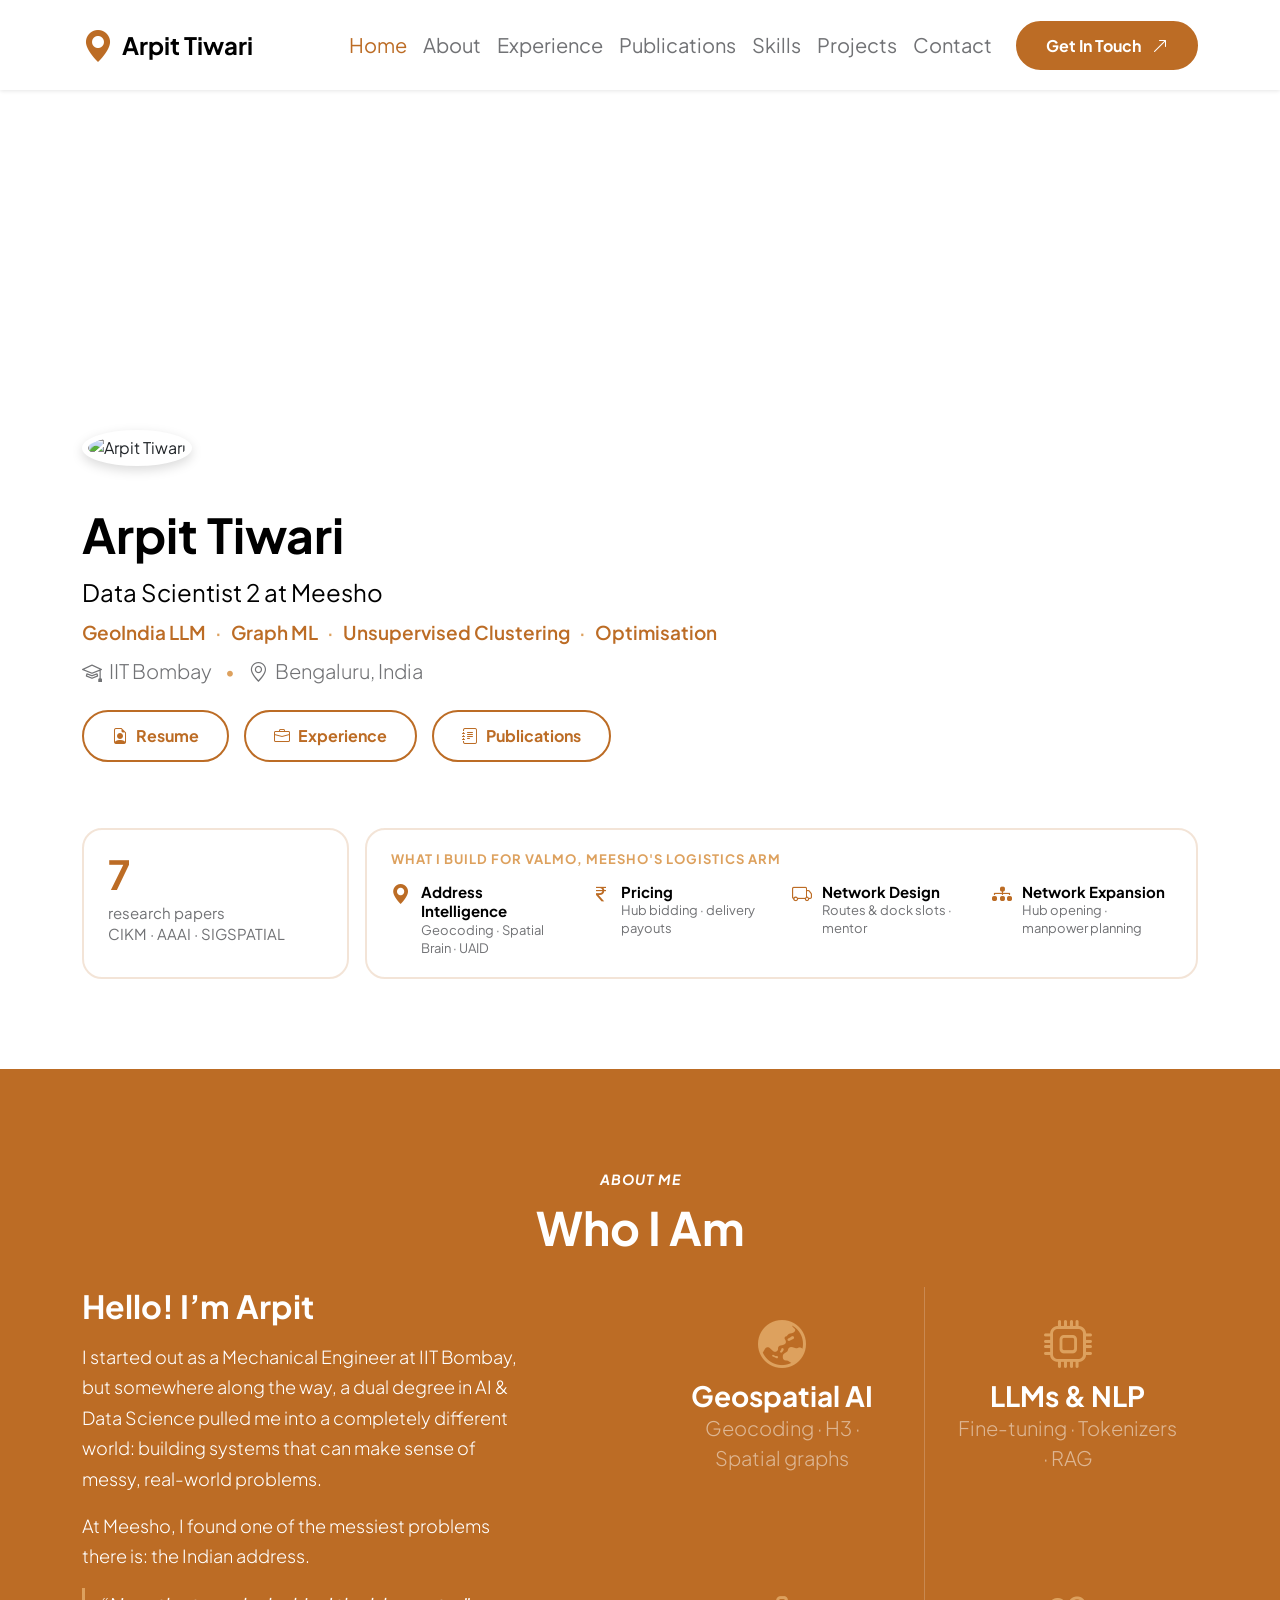
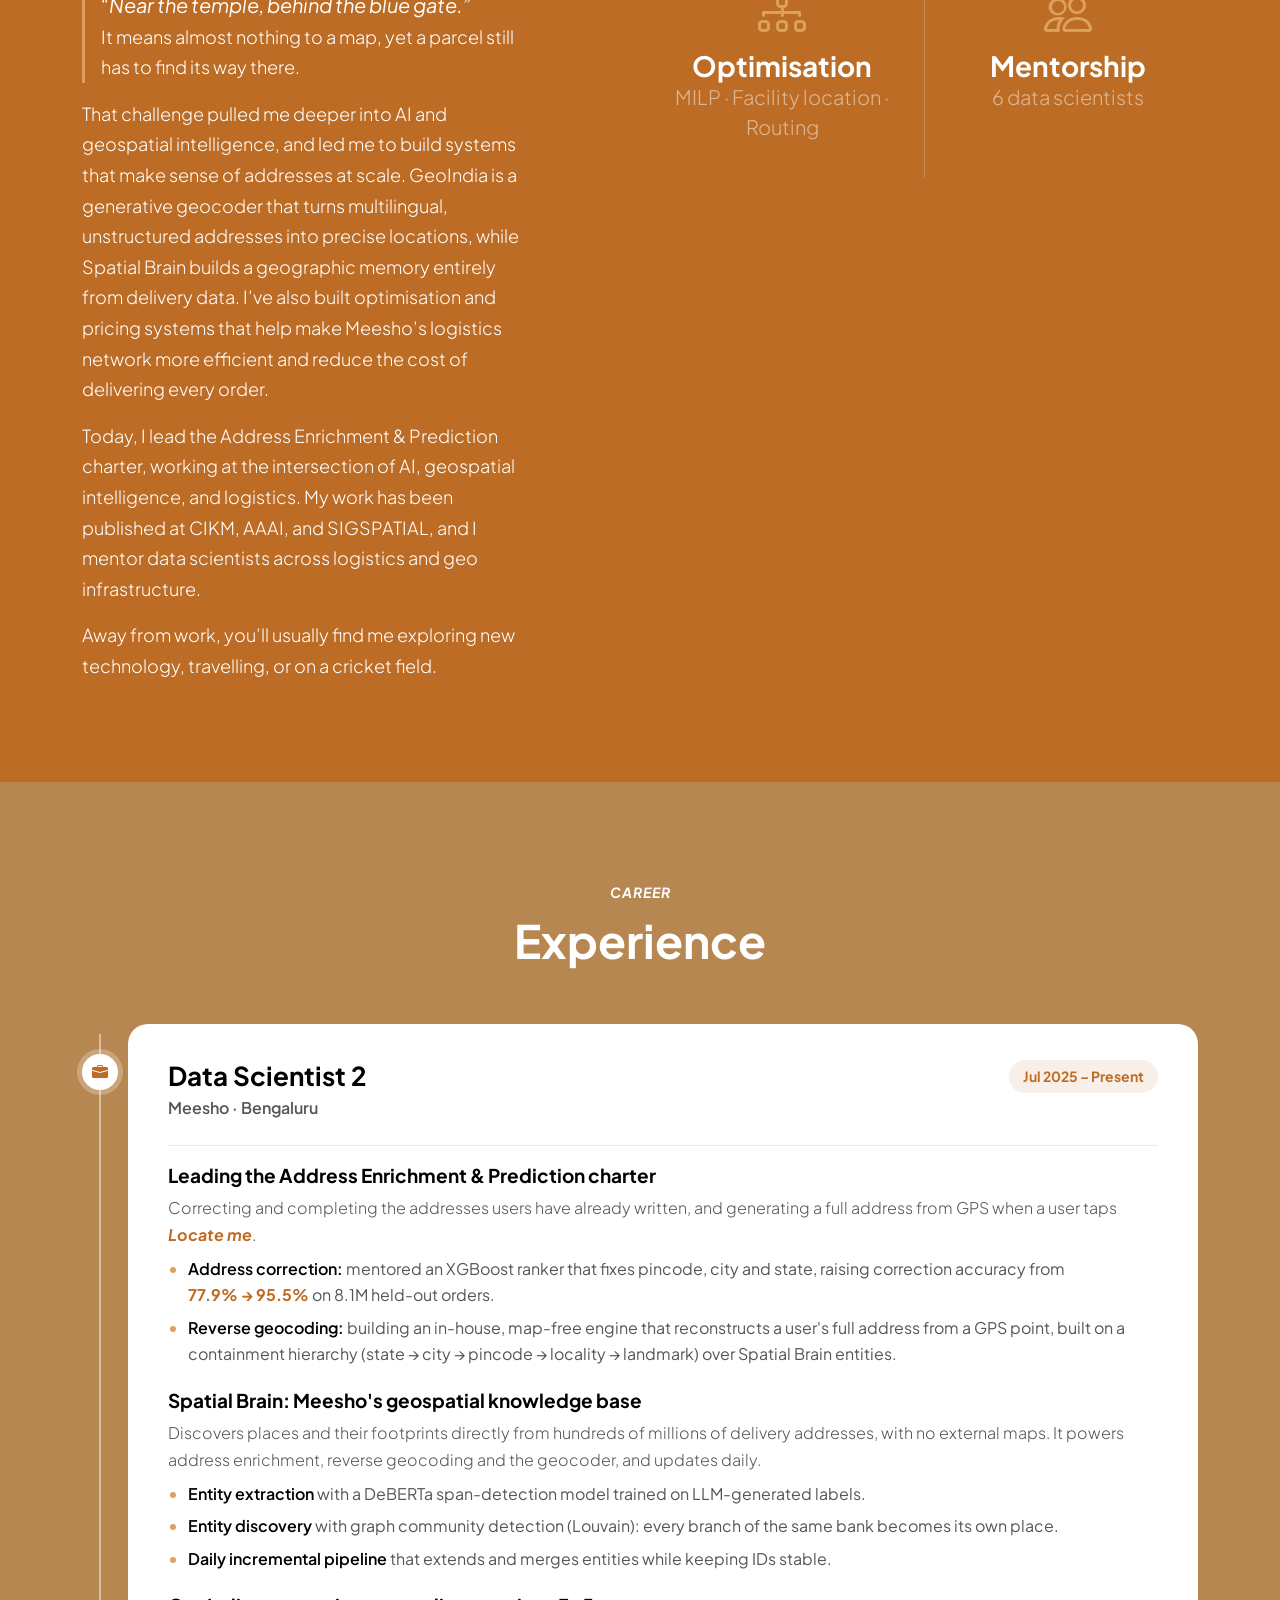
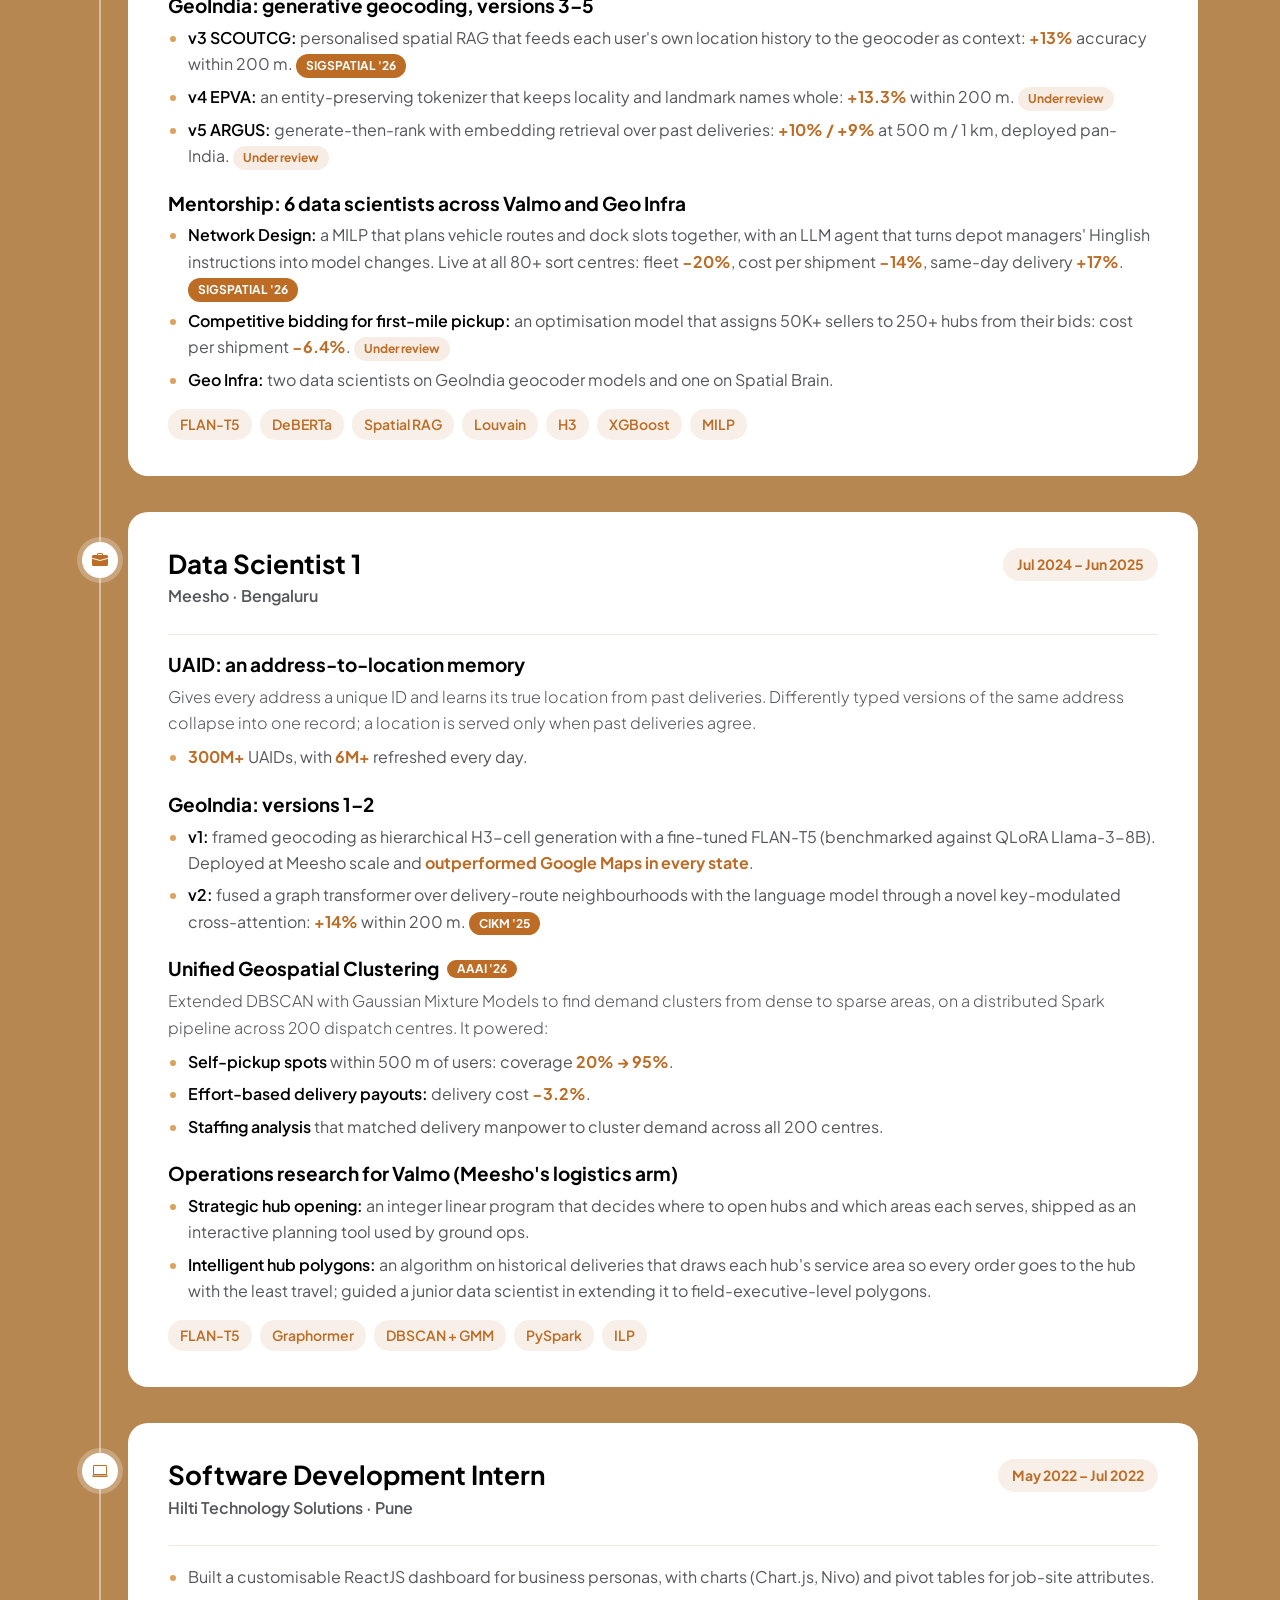
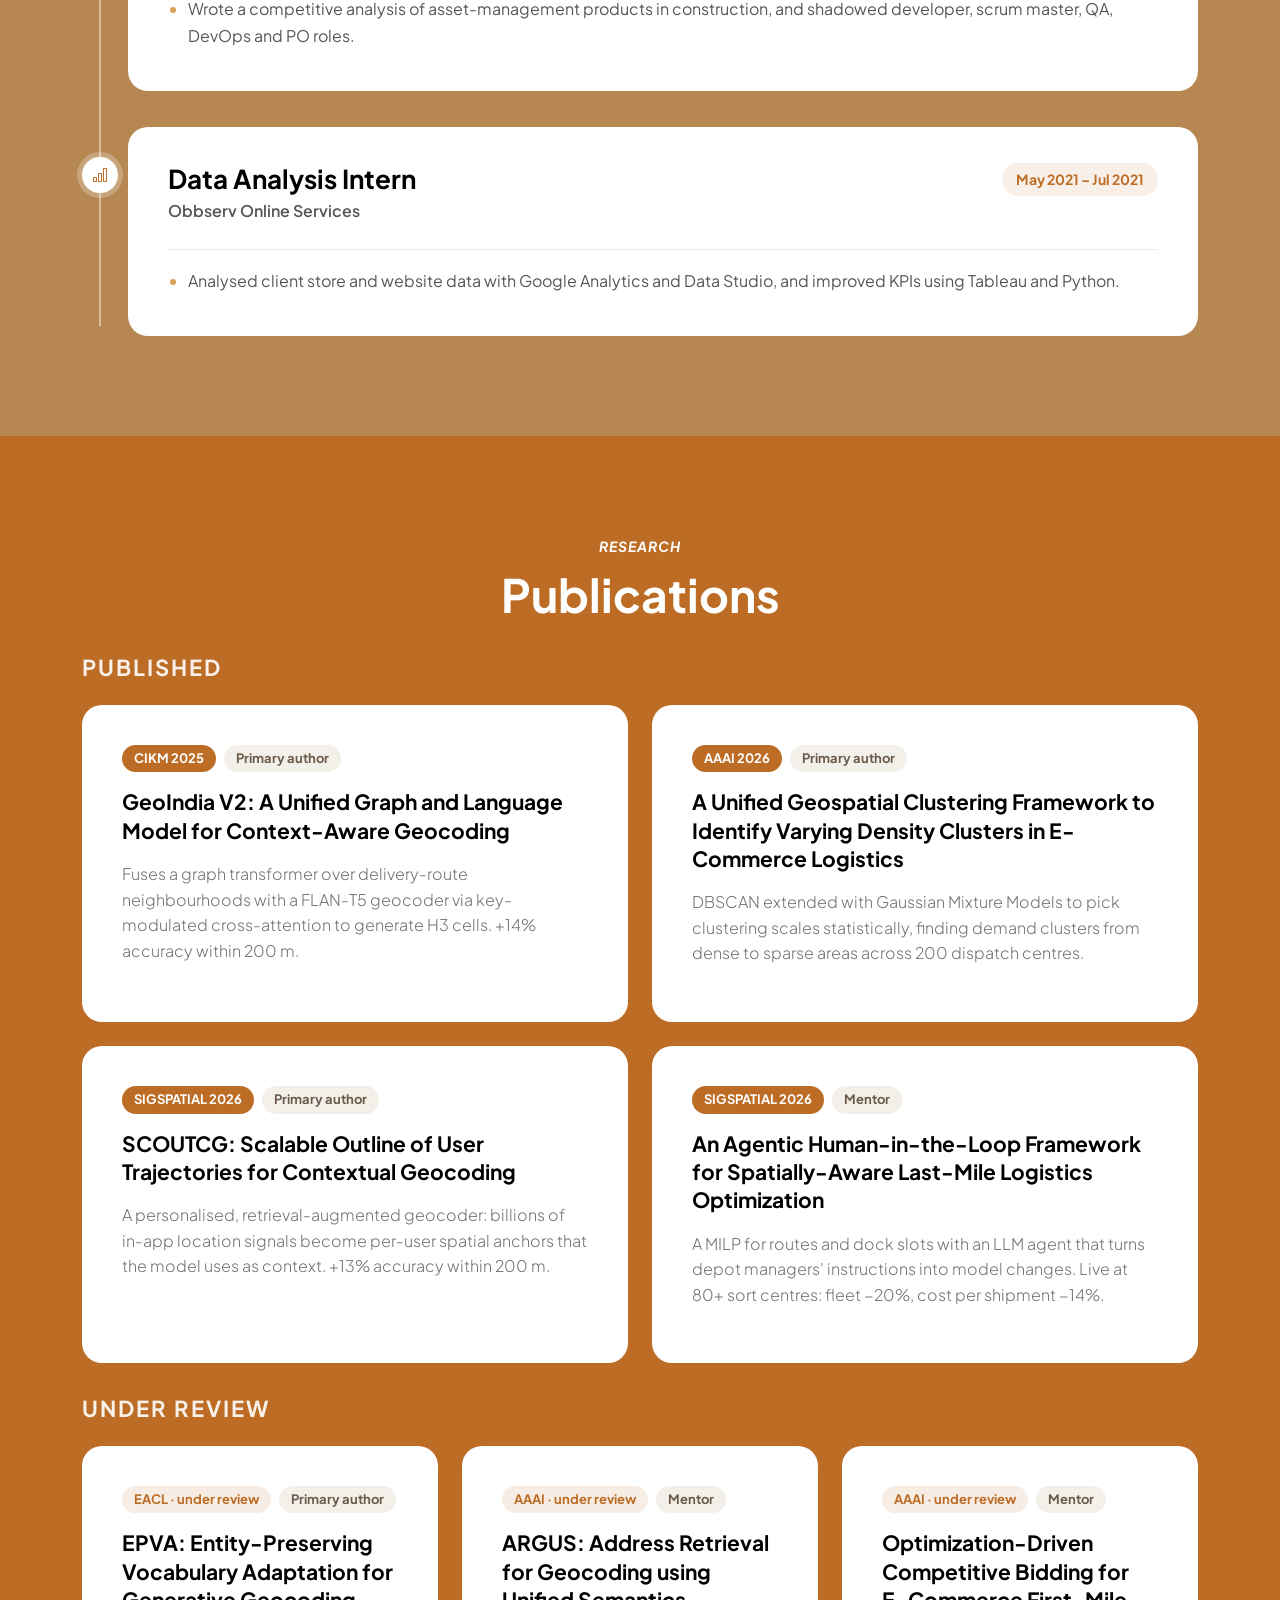
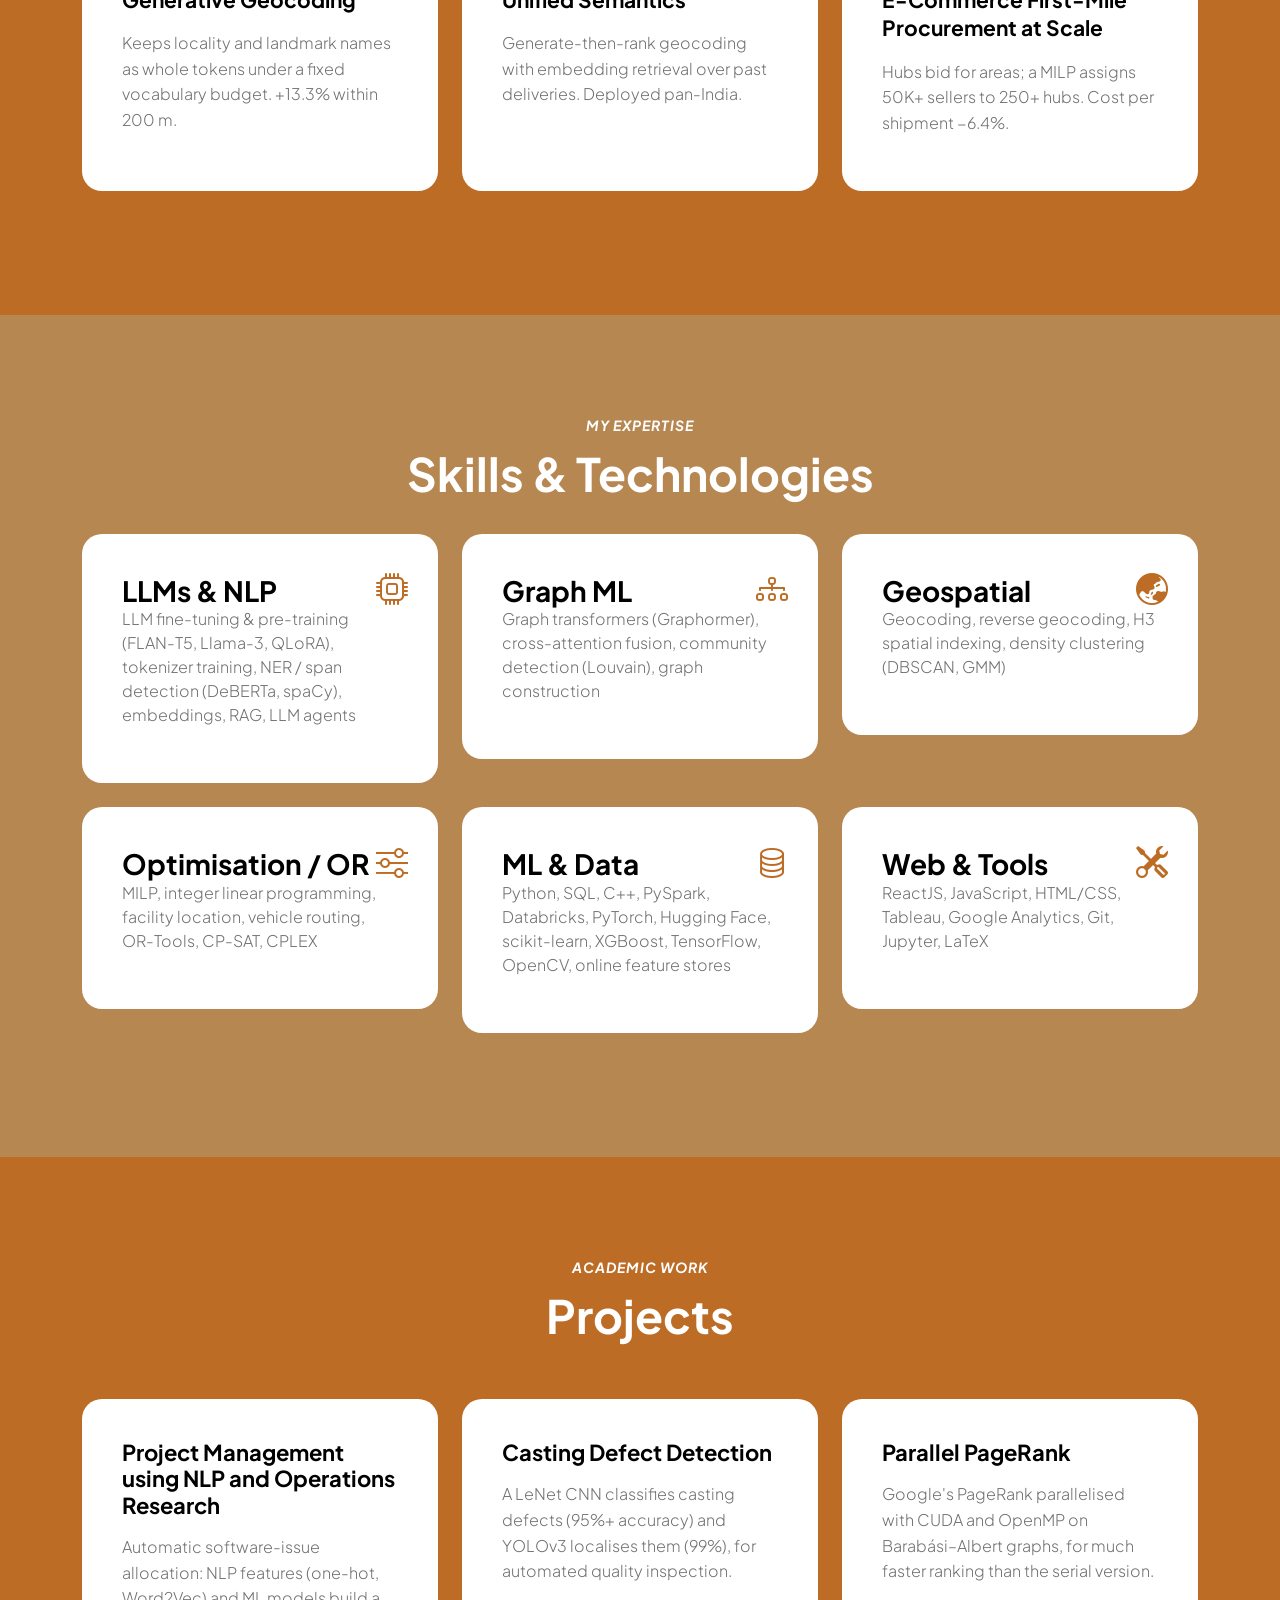
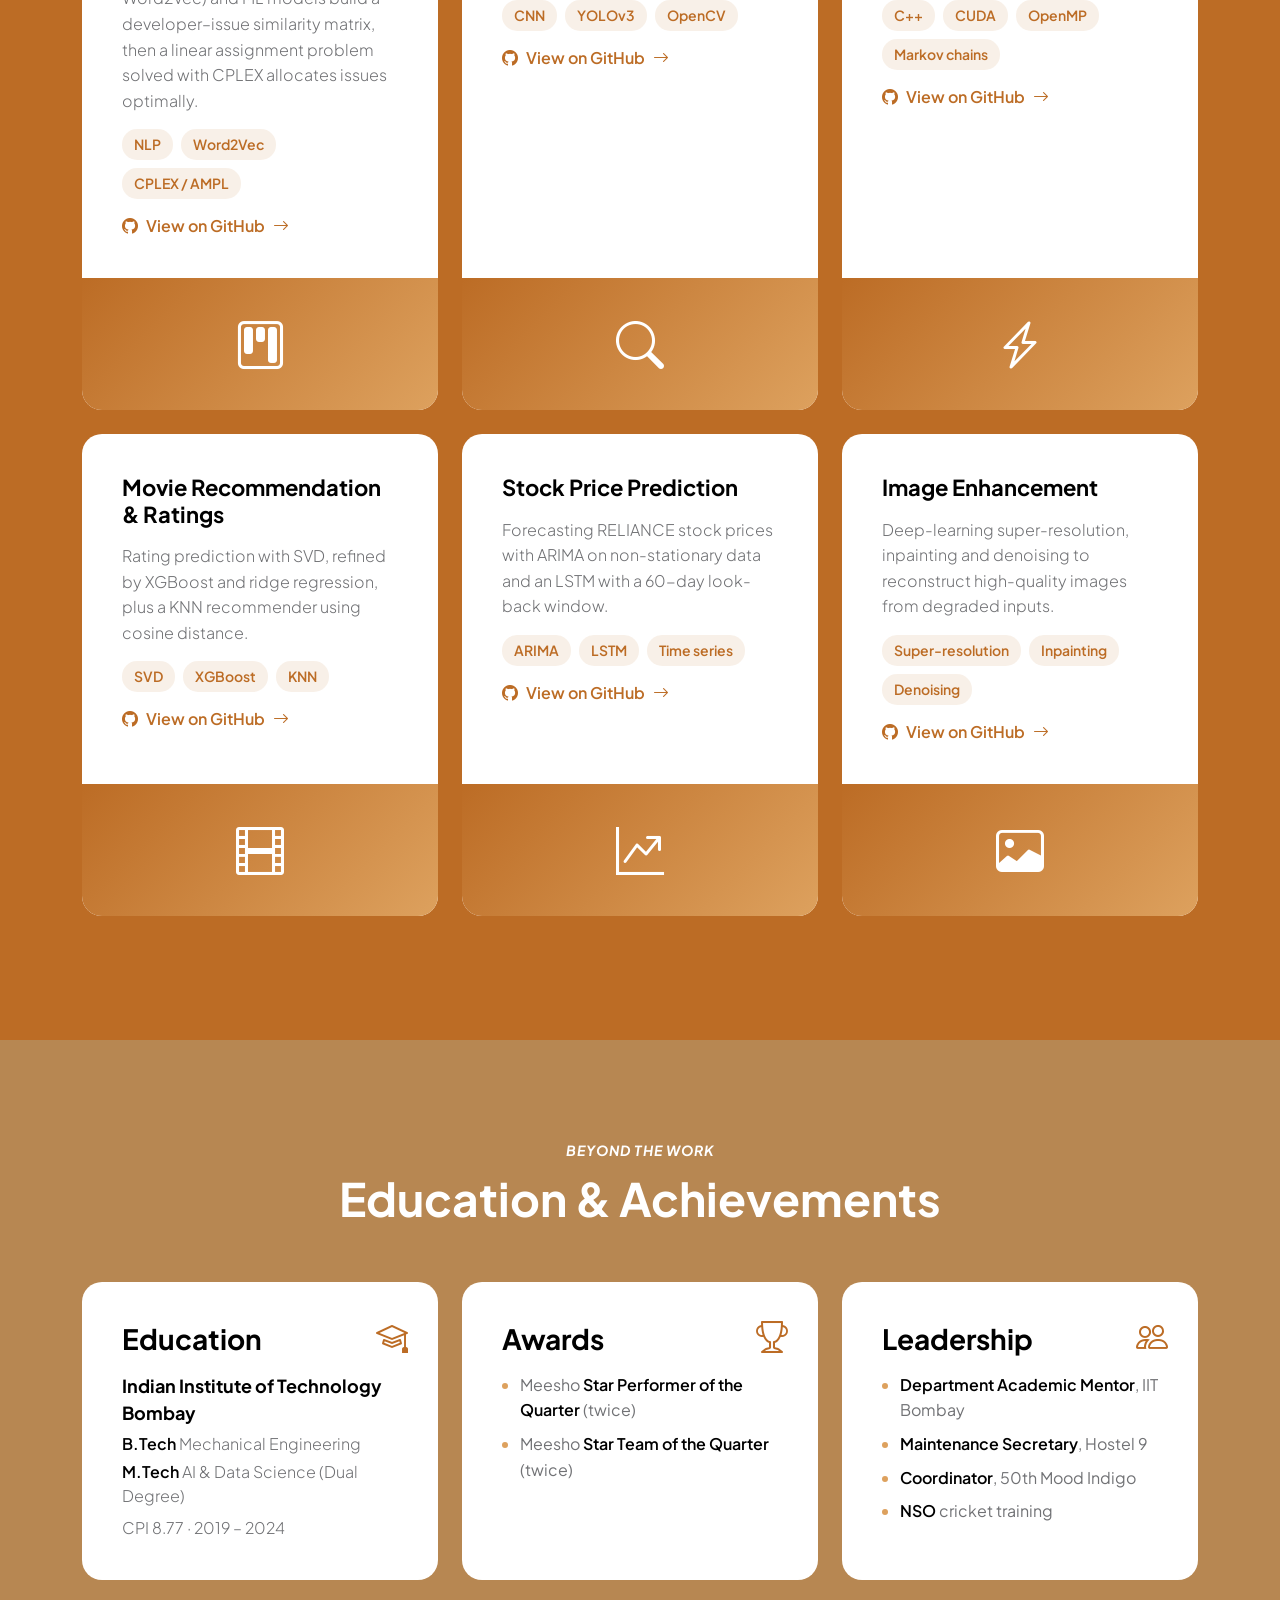
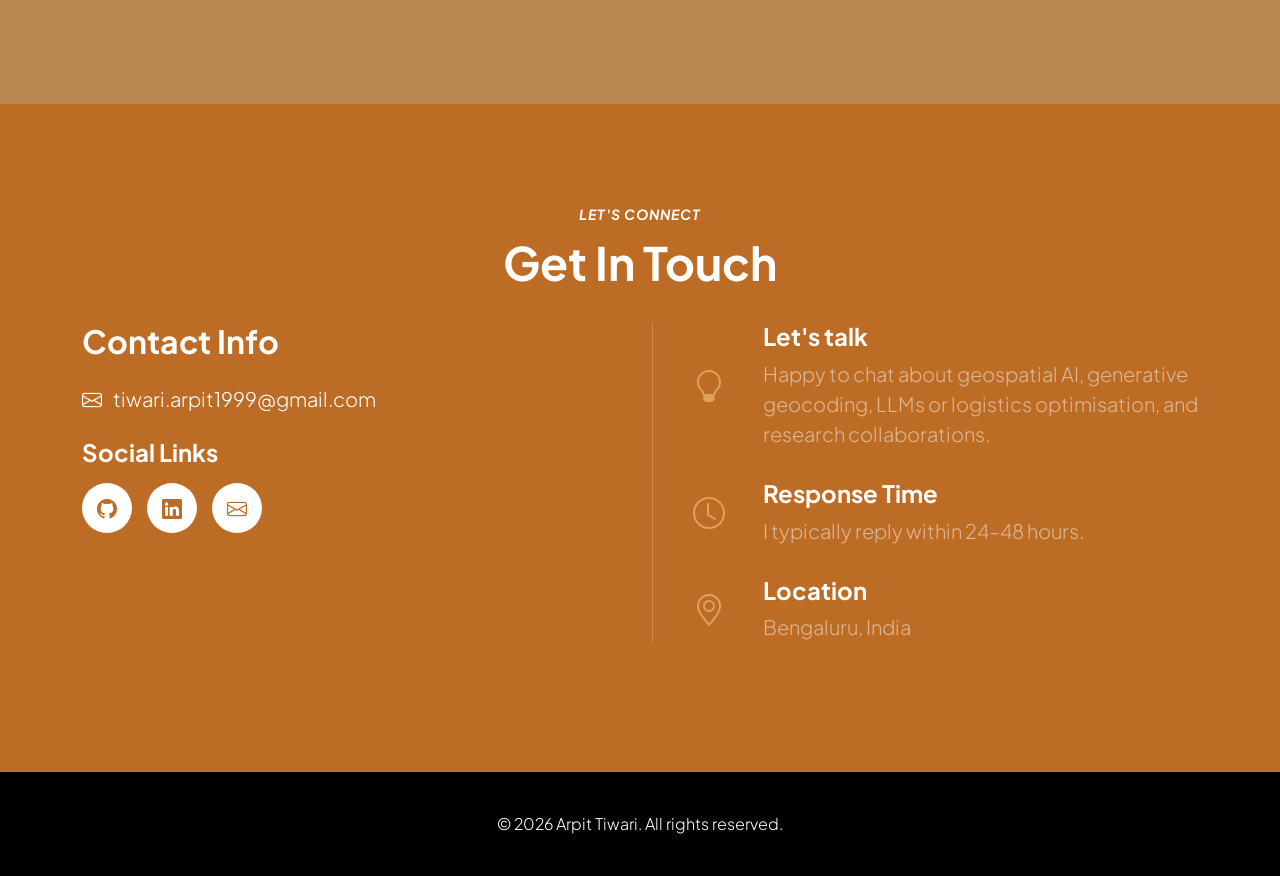
==== commit 65bc8d6d: "Remove hostel cricket team from Leadership Co-Authored-By: Claude Opus 5.5 (1M context) <noreply@ant" ====
--- a/index.html
+++ b/index.html
@@ -718,7 +718,6 @@
                                 <li><strong>Department Academic Mentor</strong>, IIT Bombay</li>
                                 <li><strong>Maintenance Secretary</strong>, Hostel 9</li>
                                 <li><strong>Coordinator</strong>, 50th Mood Indigo</li>
-                                <li>Hostel cricket team</li>
                                 <li><strong>NSO</strong> cricket training</li>
                             </ul>
                         </div>
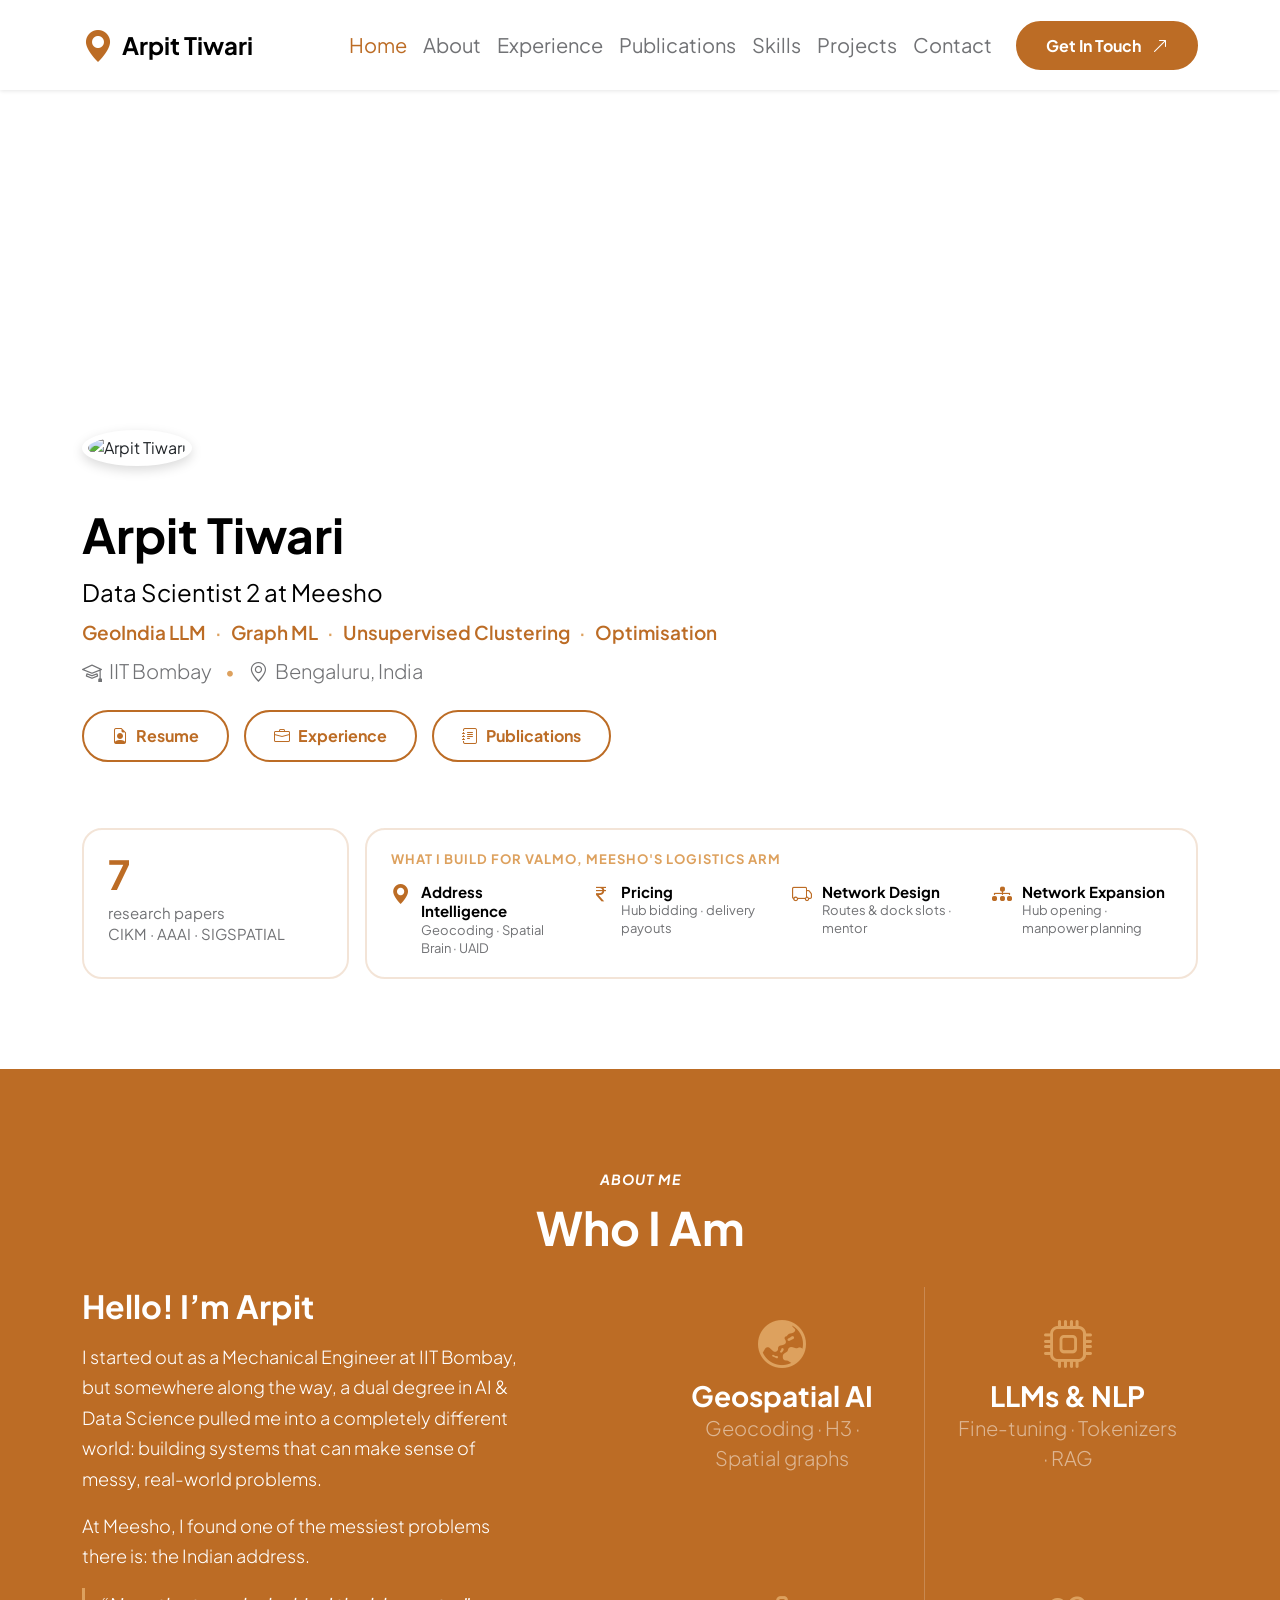
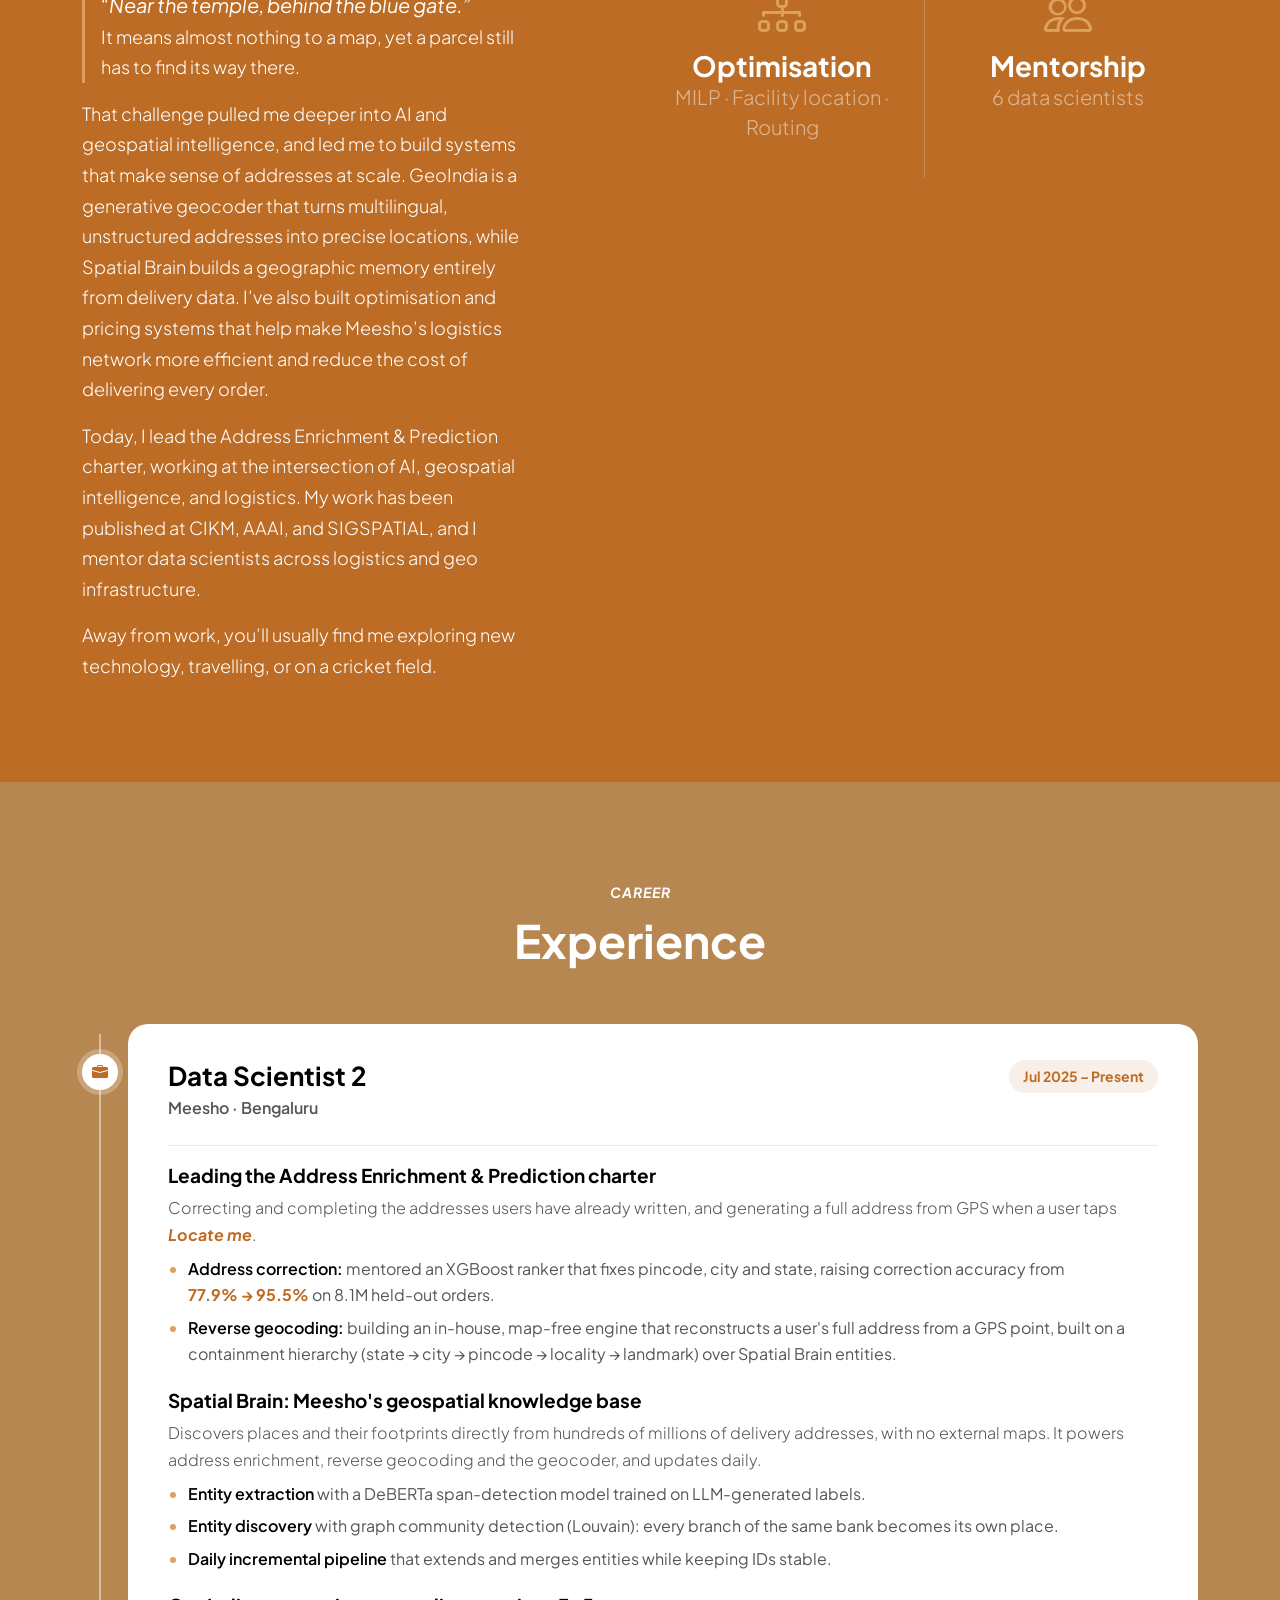
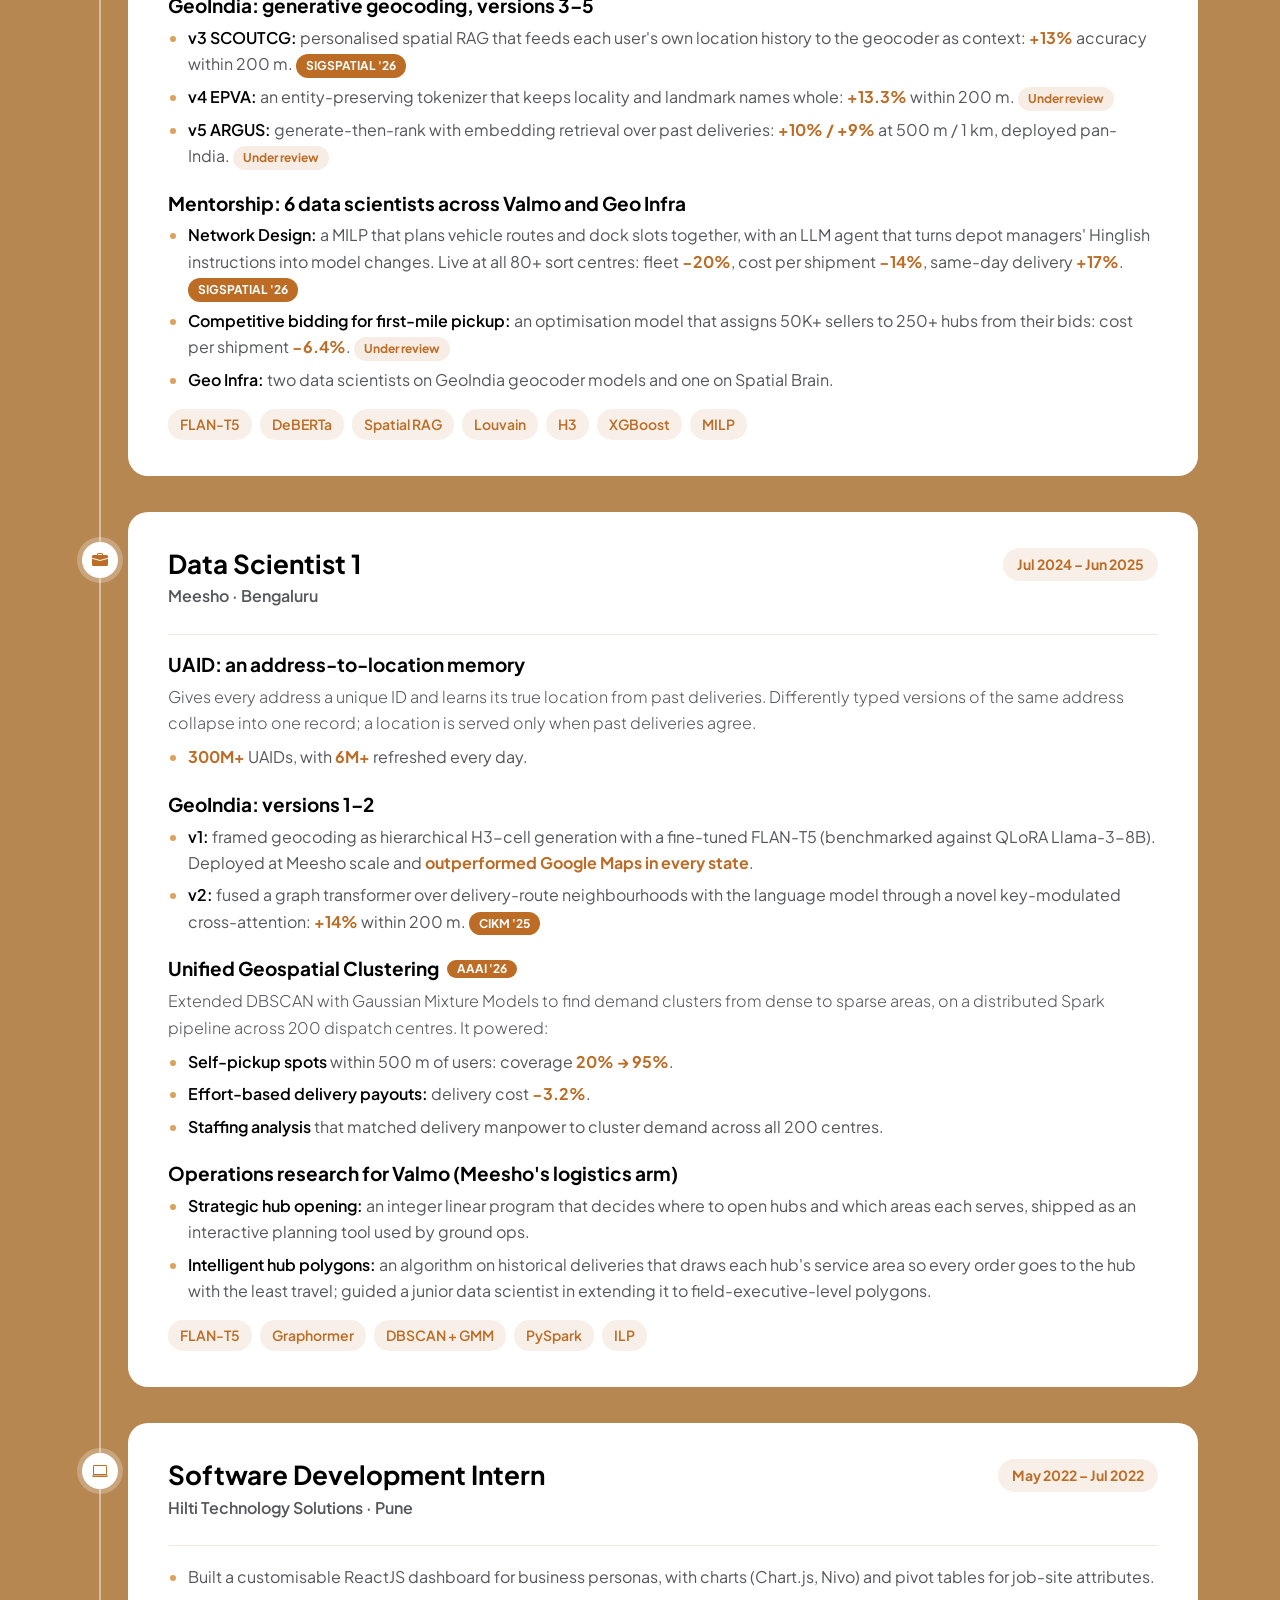
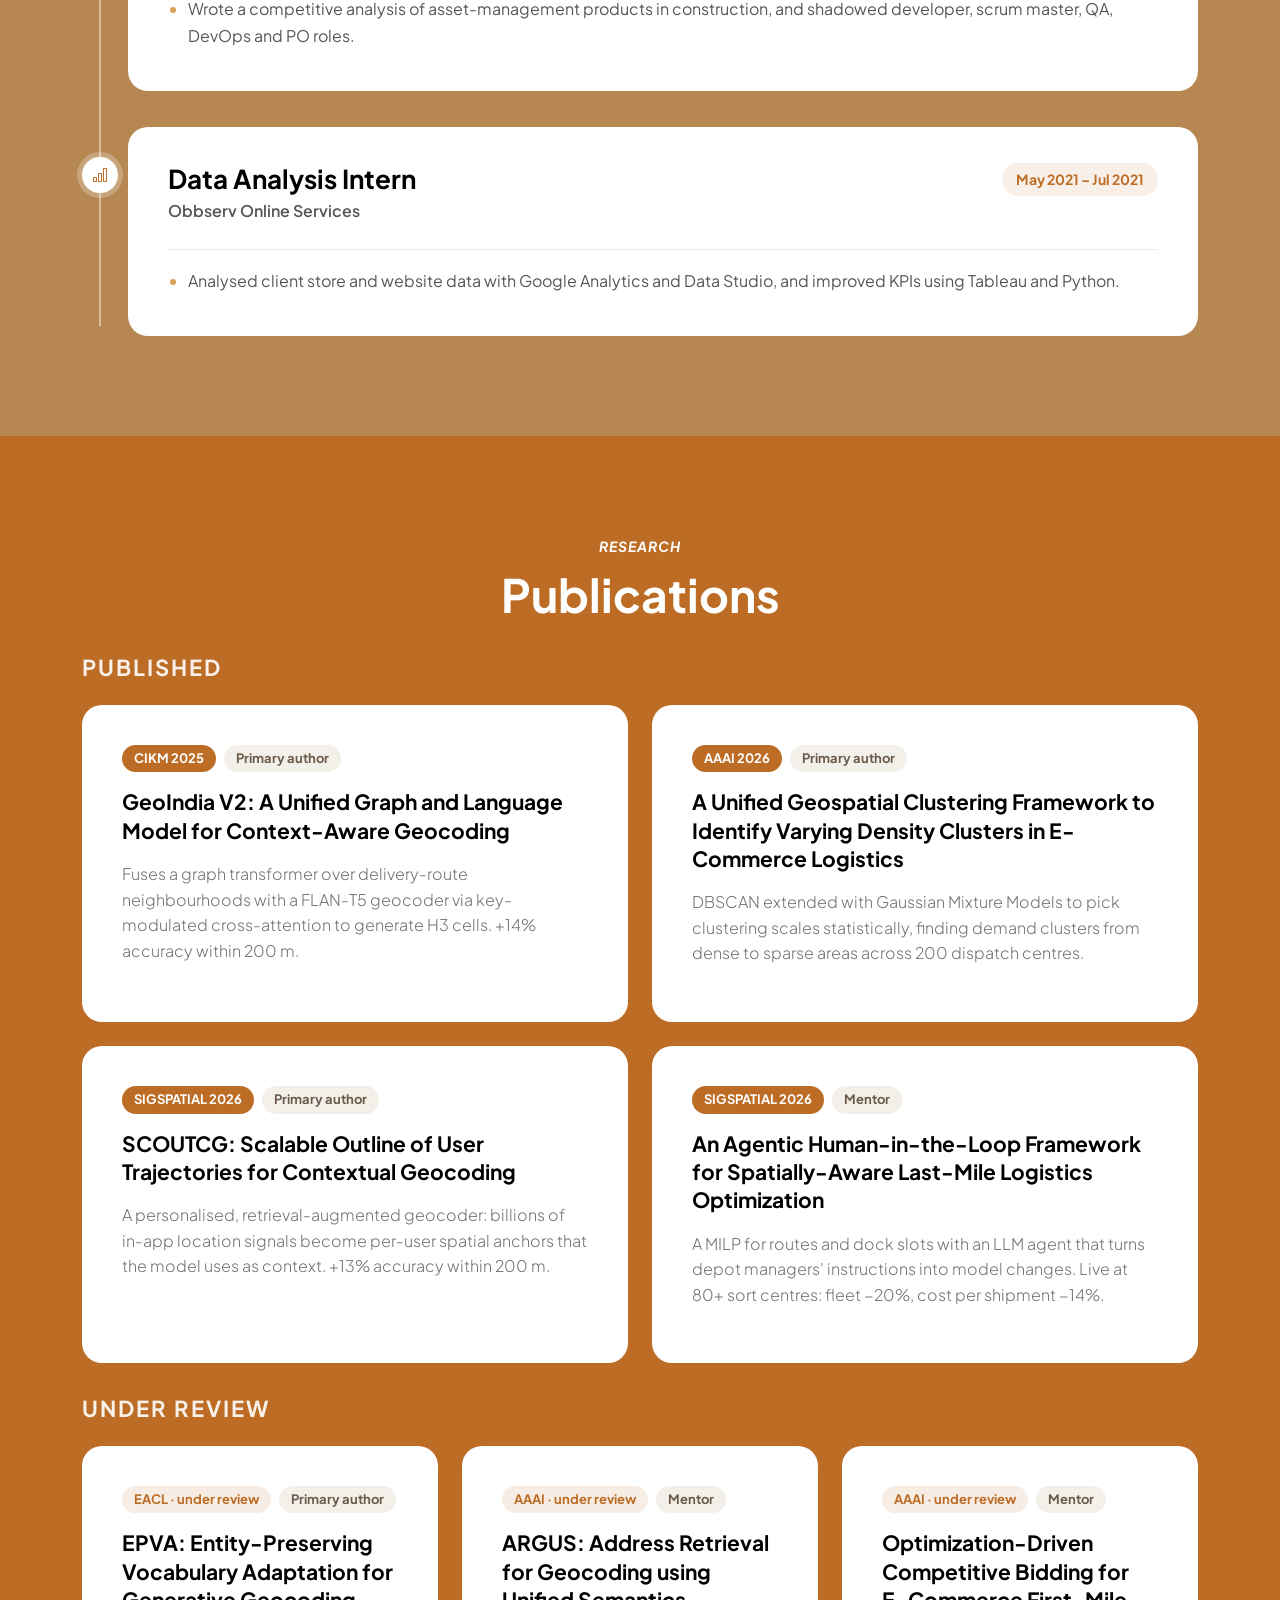
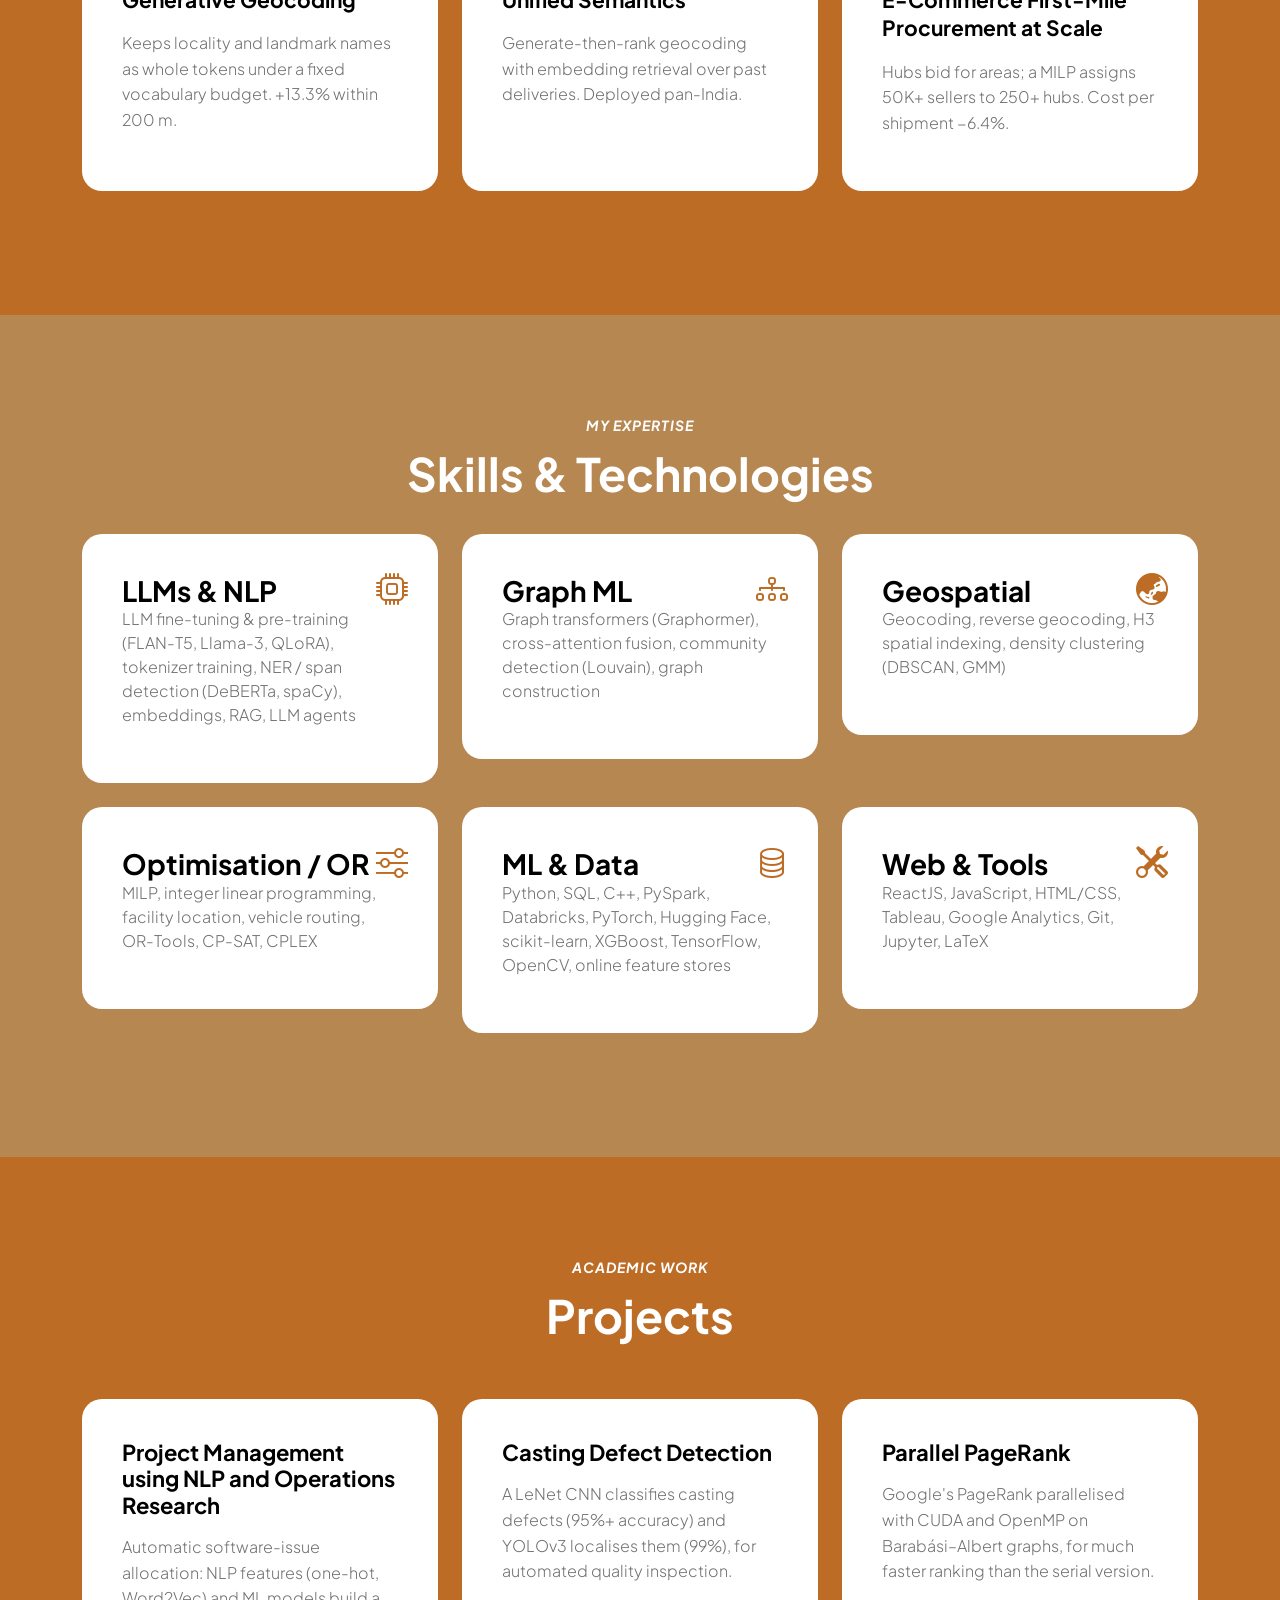
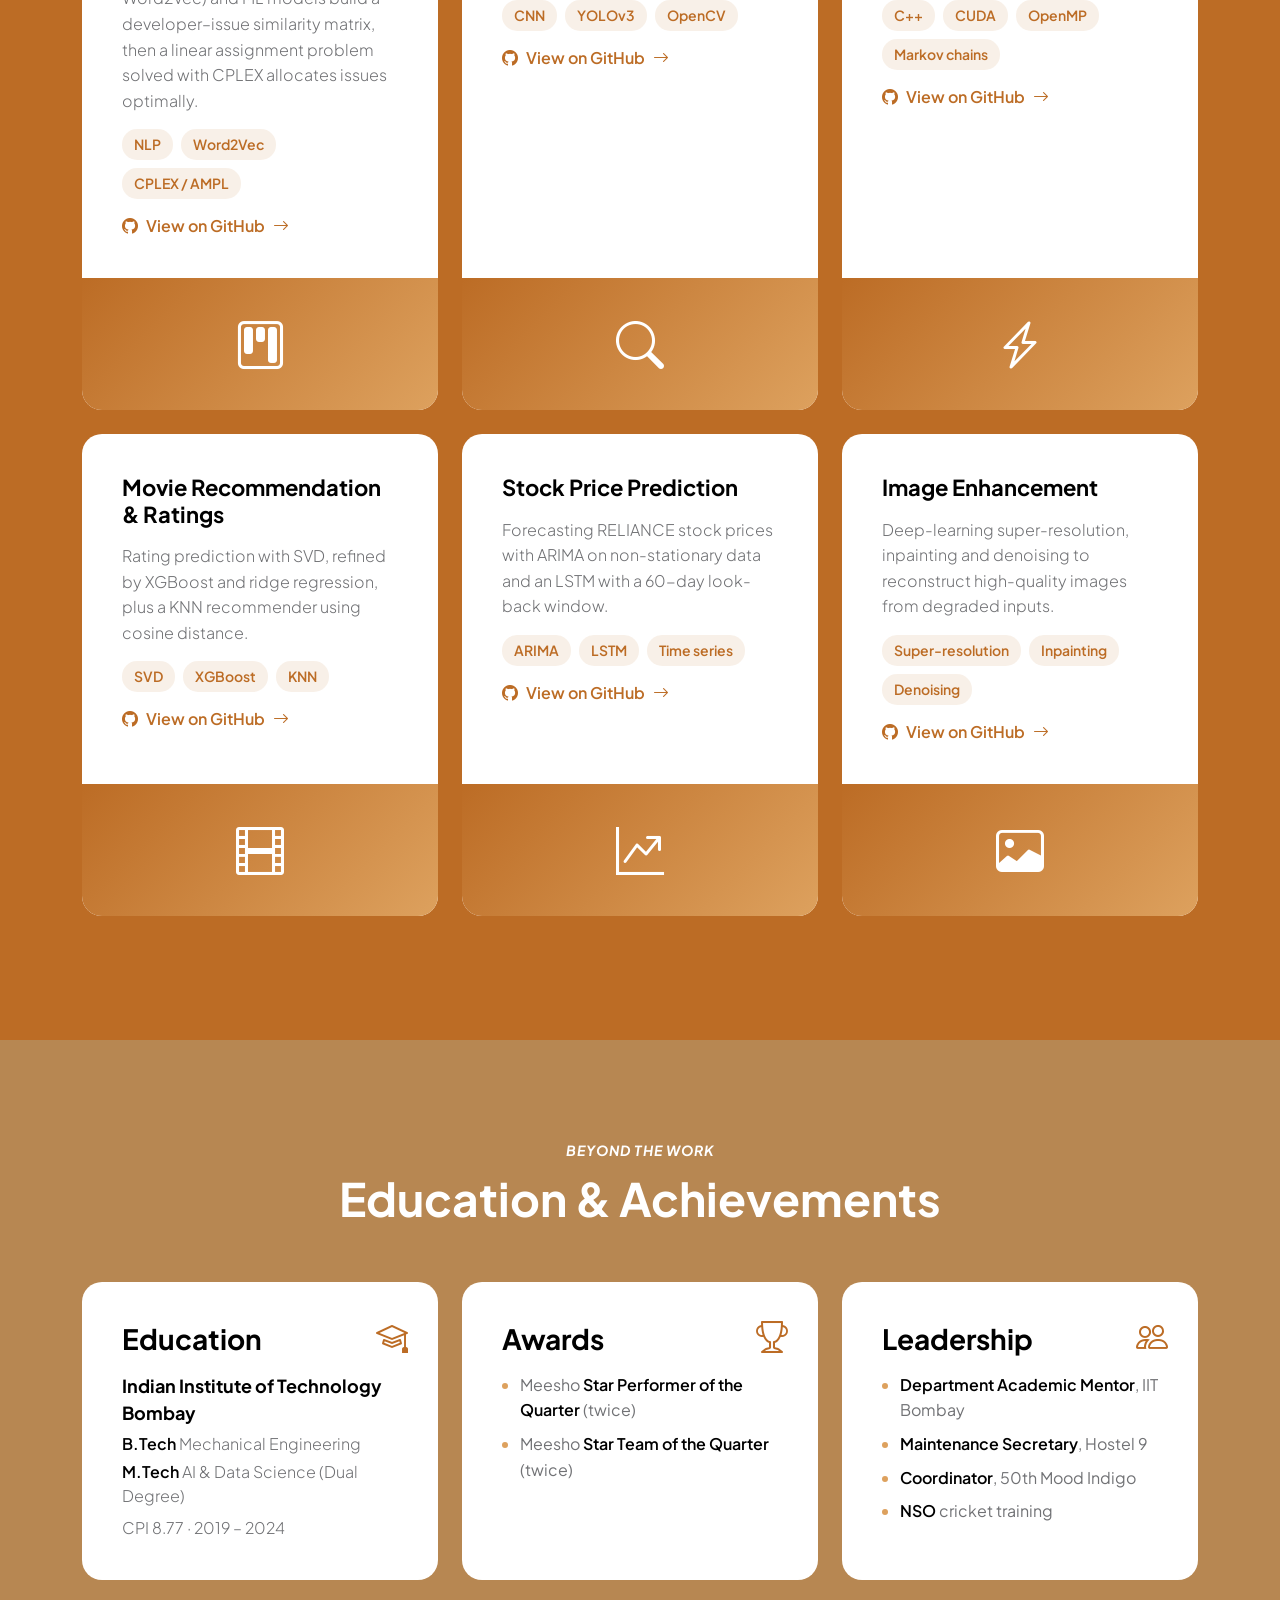
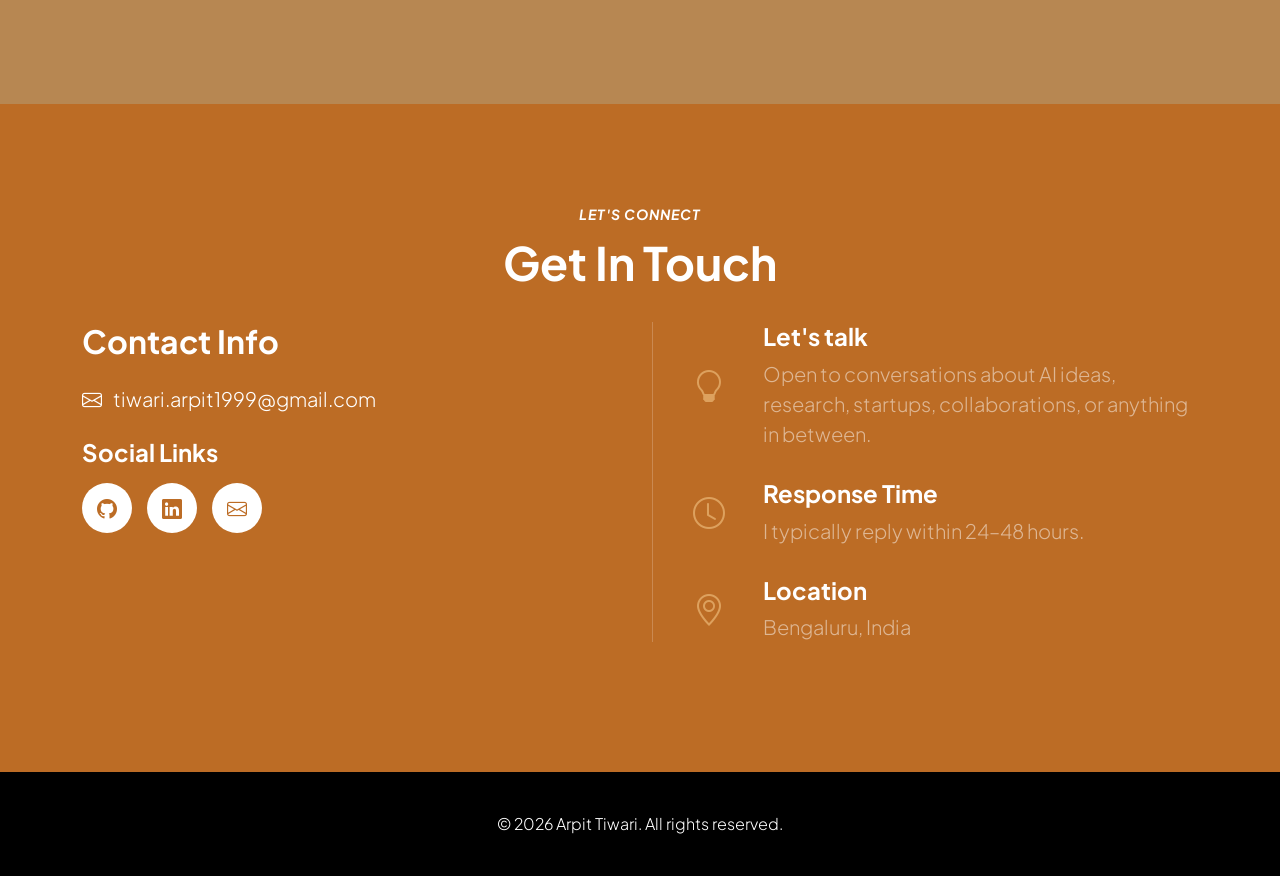
==== commit 9d5e481e: "Contact: open to AI ideas, research, startups and collaborations Co-Authored-By: Claude Opus 5.5 (1M" ====
--- a/index.html
+++ b/index.html
@@ -758,7 +758,7 @@
                                 <i class="bi-lightbulb contact-icon"></i>
                                 <div>
                                     <h5 class="text-white mb-2">Let's talk</h5>
-                                    <p class="text-white-50 mb-0">Happy to chat about geospatial AI, generative geocoding, LLMs or logistics optimisation, and research collaborations.</p>
+                                    <p class="text-white-50 mb-0">Open to conversations about AI ideas, research, startups, collaborations, or anything in between.</p>
                                 </div>
                             </div>
 
@@ -798,5 +798,8 @@
     <!-- JavaScript -->
     <script src="https://cdn.jsdelivr.net/npm/bootstrap@5.3.0/dist/js/bootstrap.bundle.min.js"></script>
     <script src="script.js"></script>
+
+    <!-- GoatCounter: privacy-friendly visit counter (no cookies) — dashboard: https://arpittiwari.goatcounter.com -->
+    <script data-goatcounter="https://arpittiwari.goatcounter.com/count" async src="https://gc.zgo.at/count.js"></script>
 </body>
 </html>
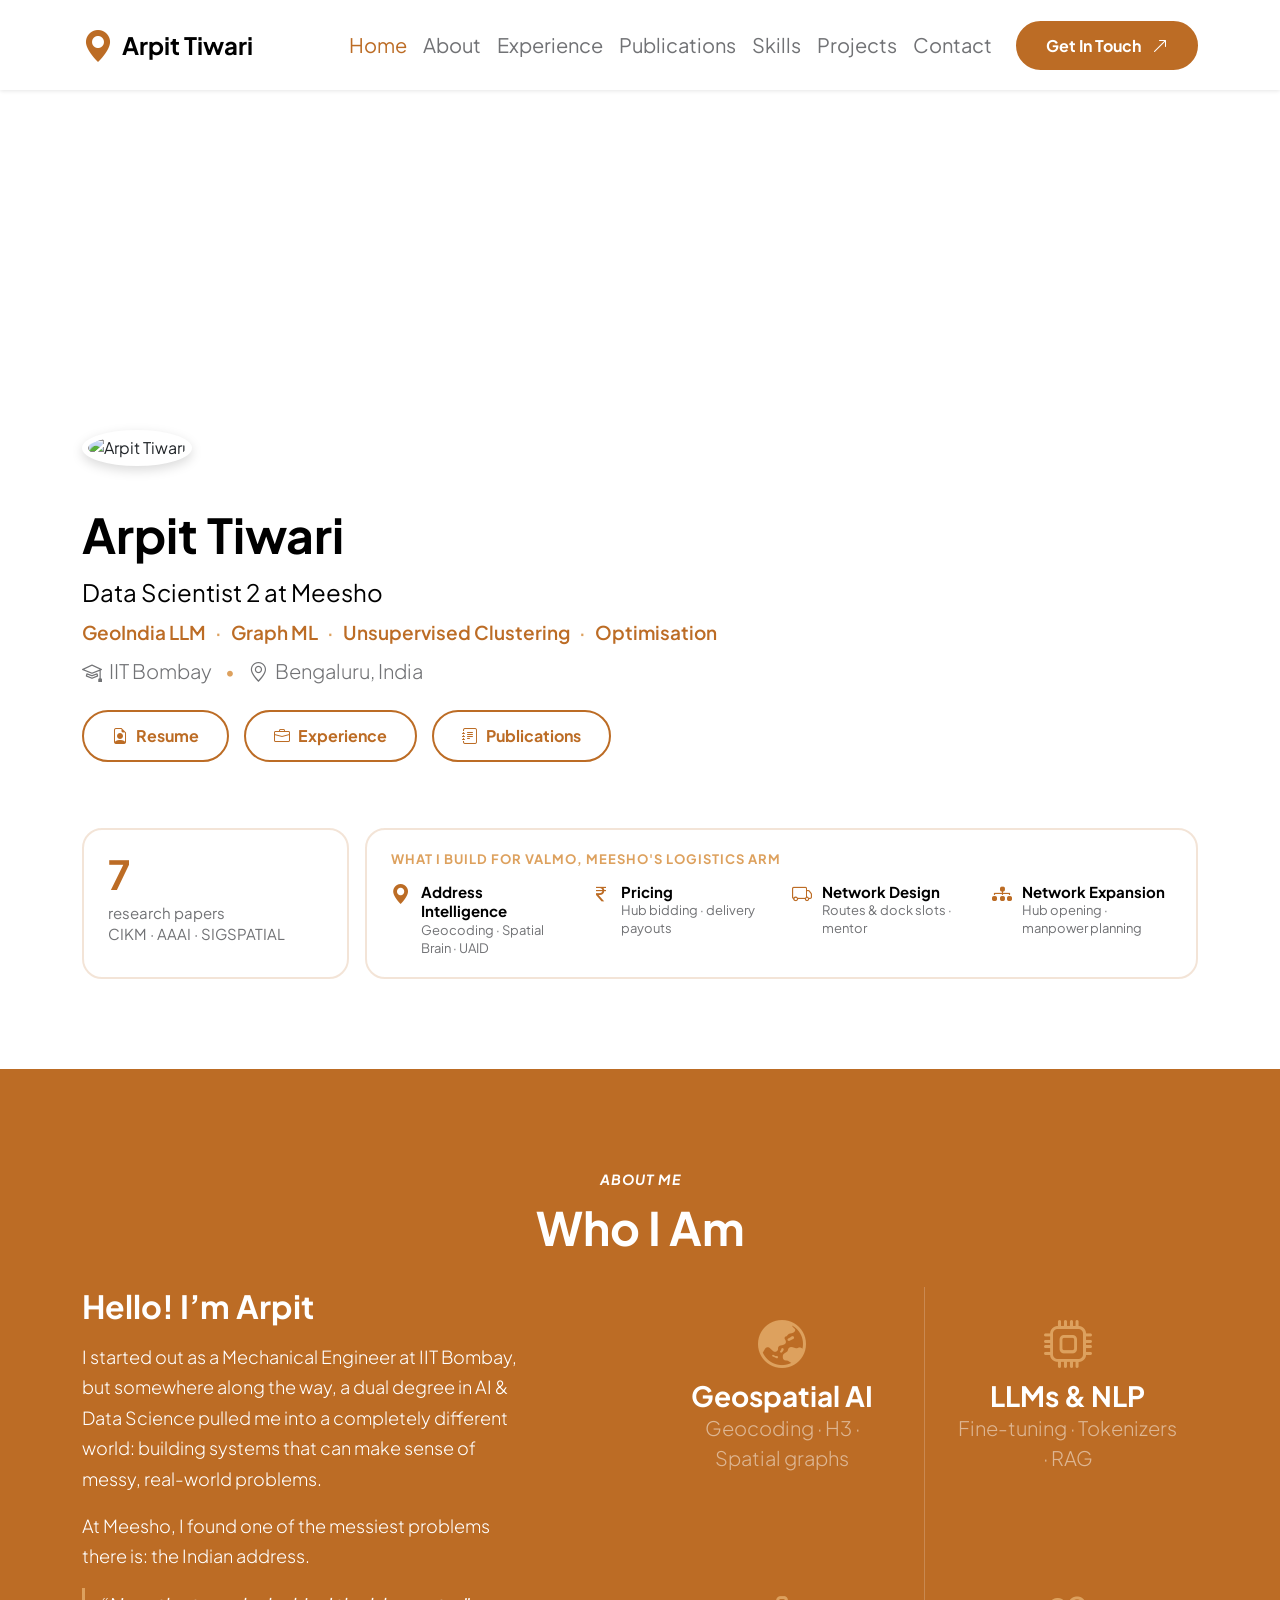
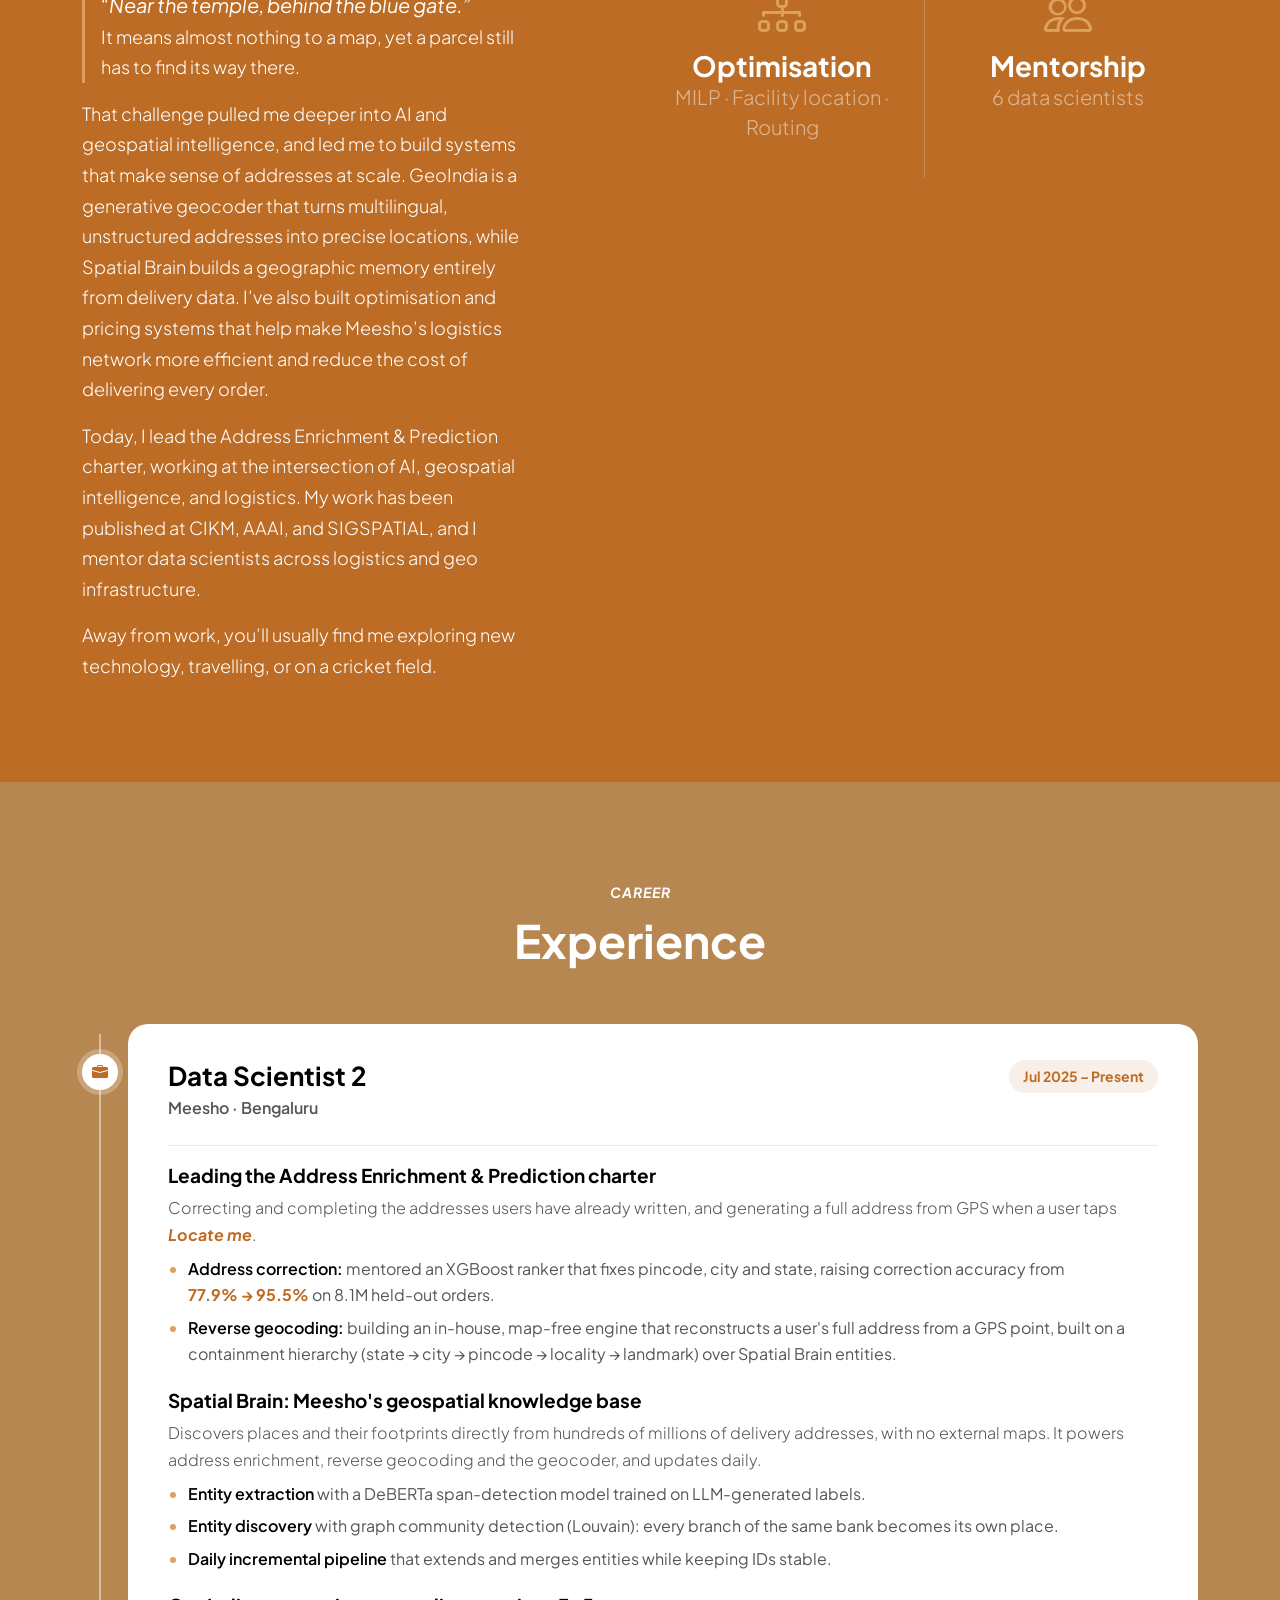
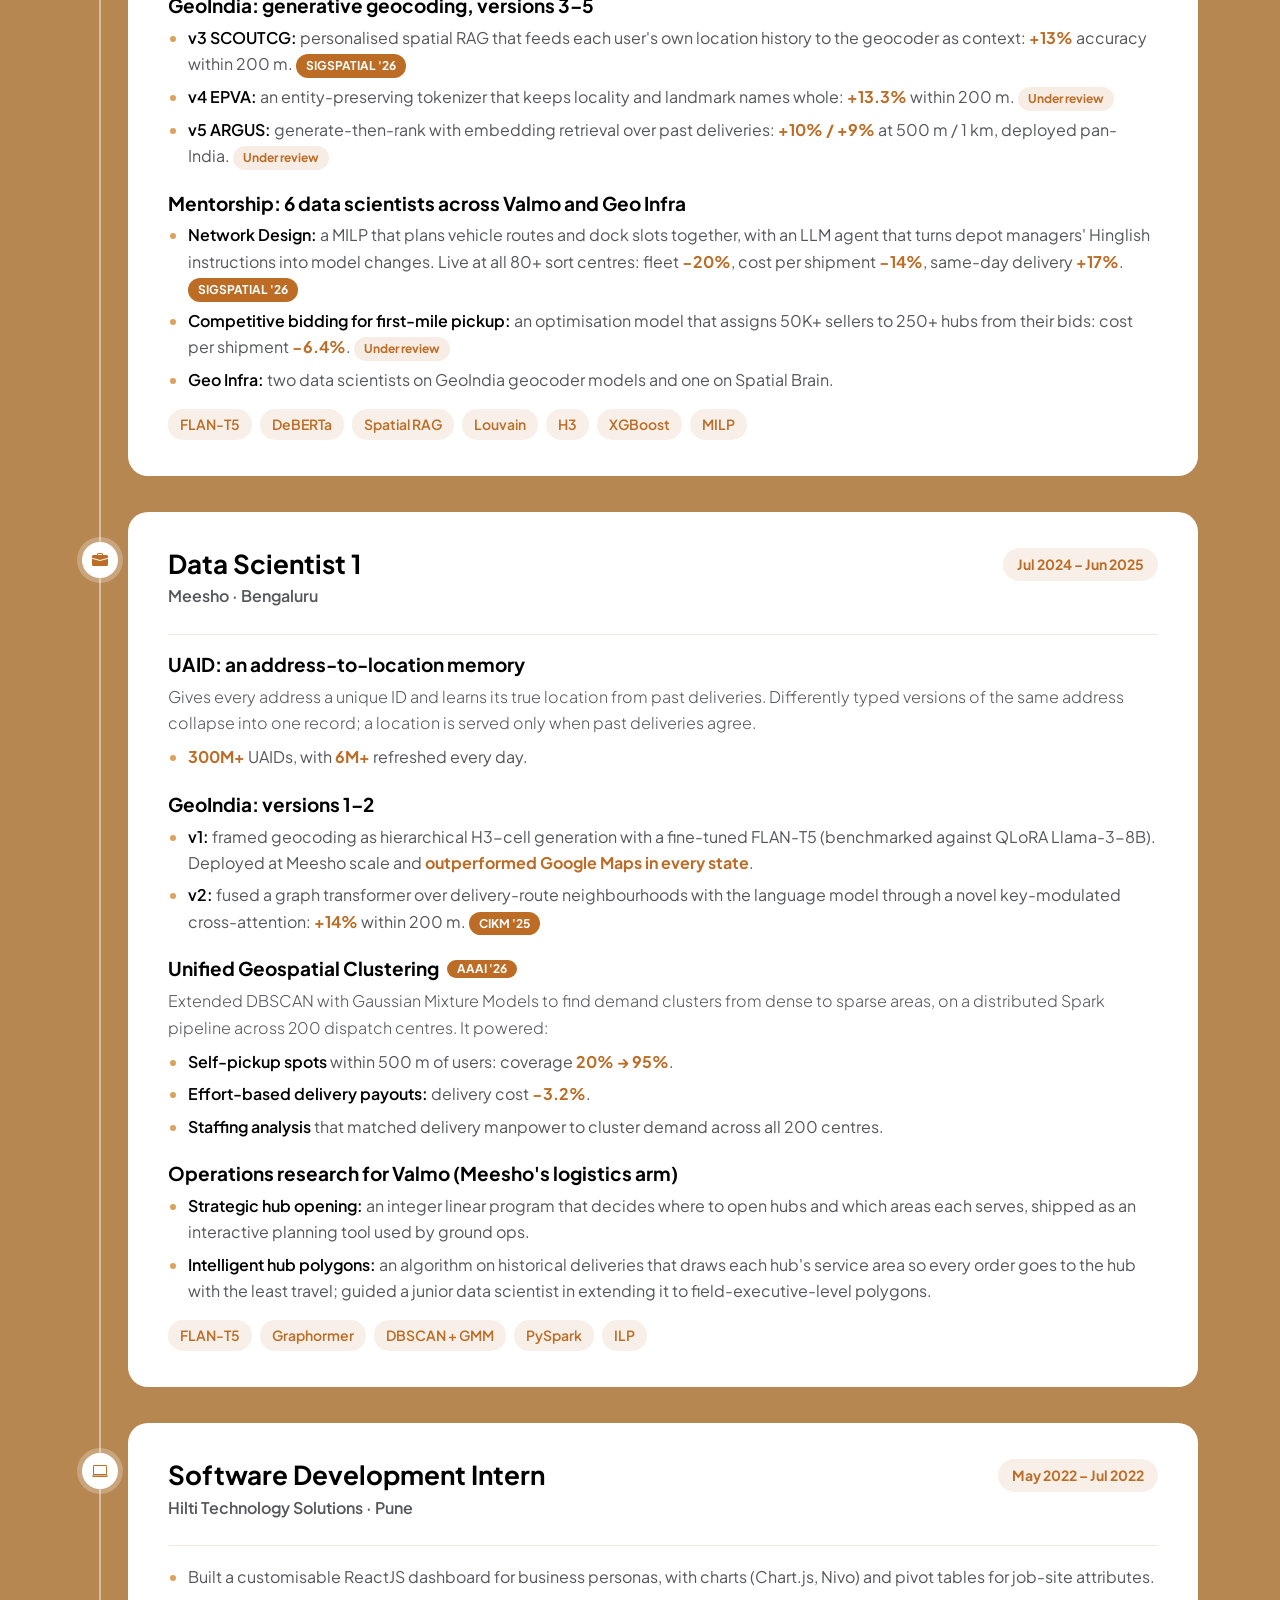
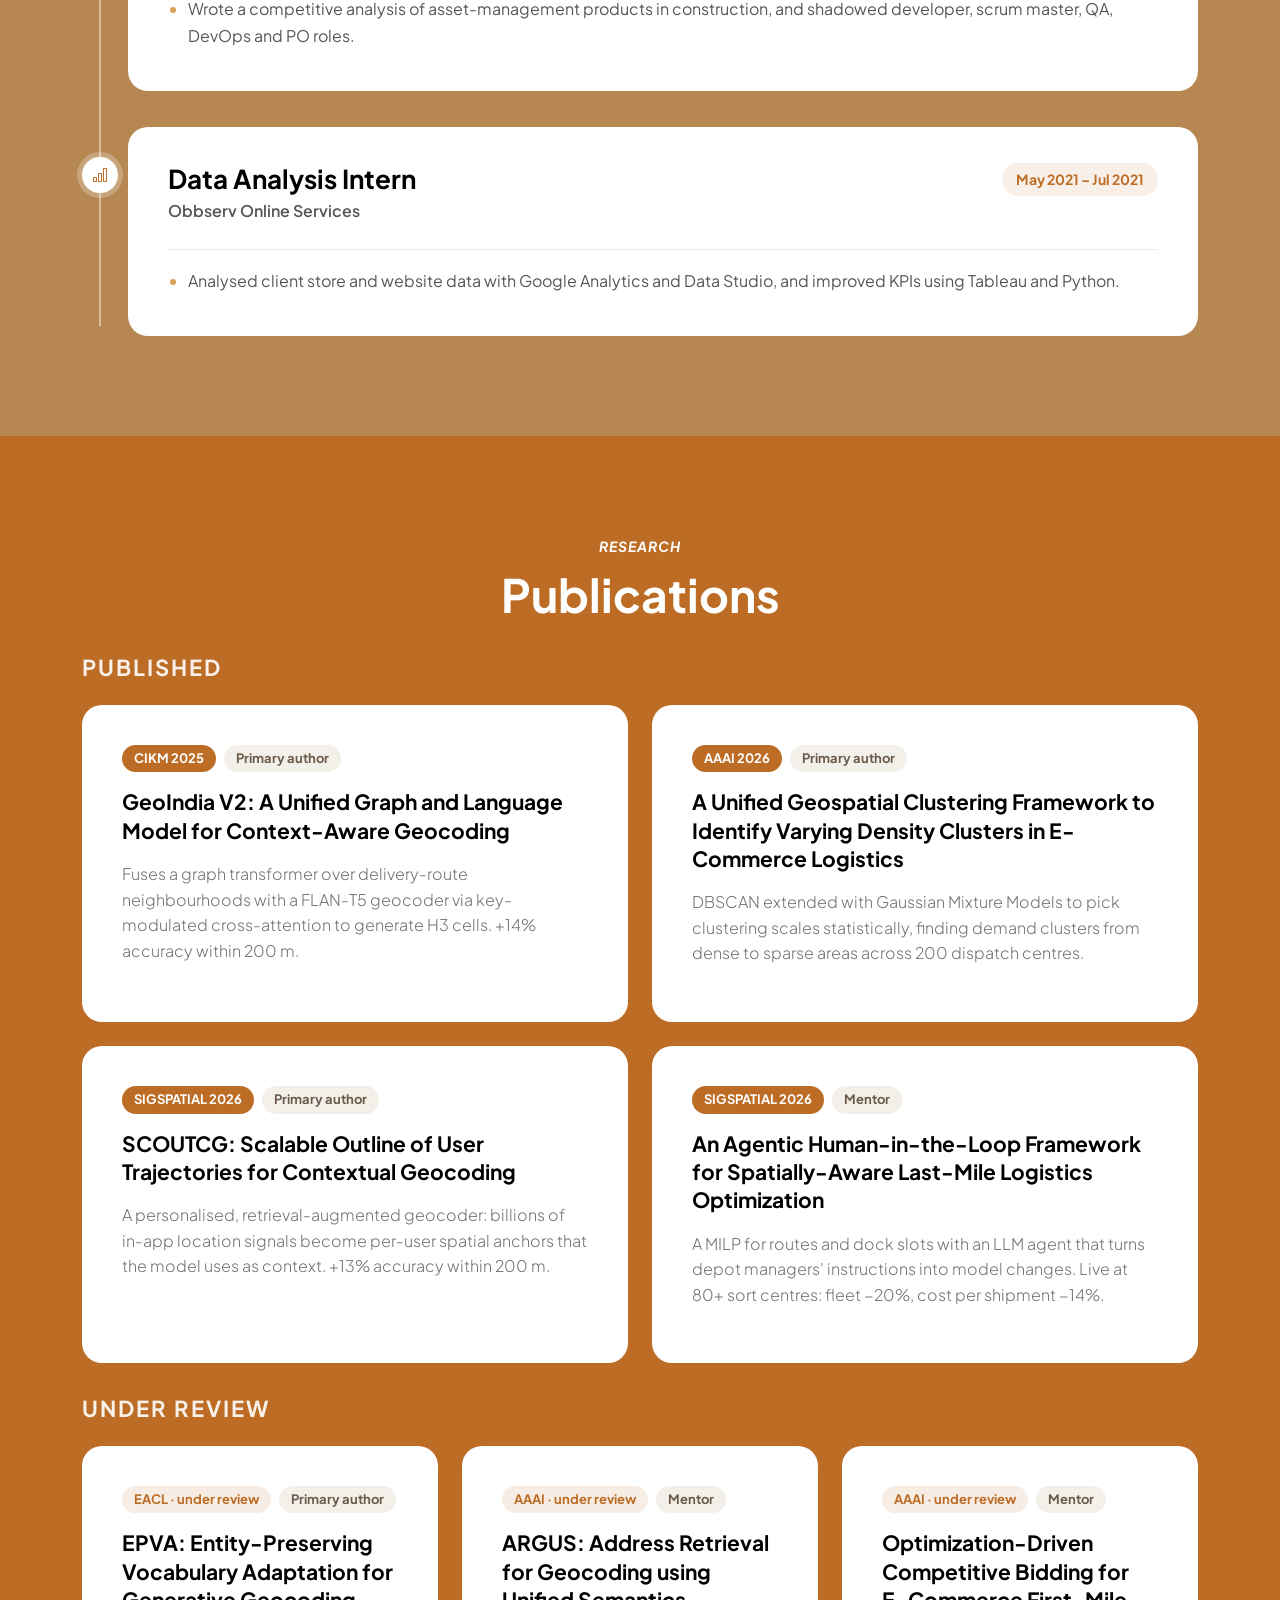
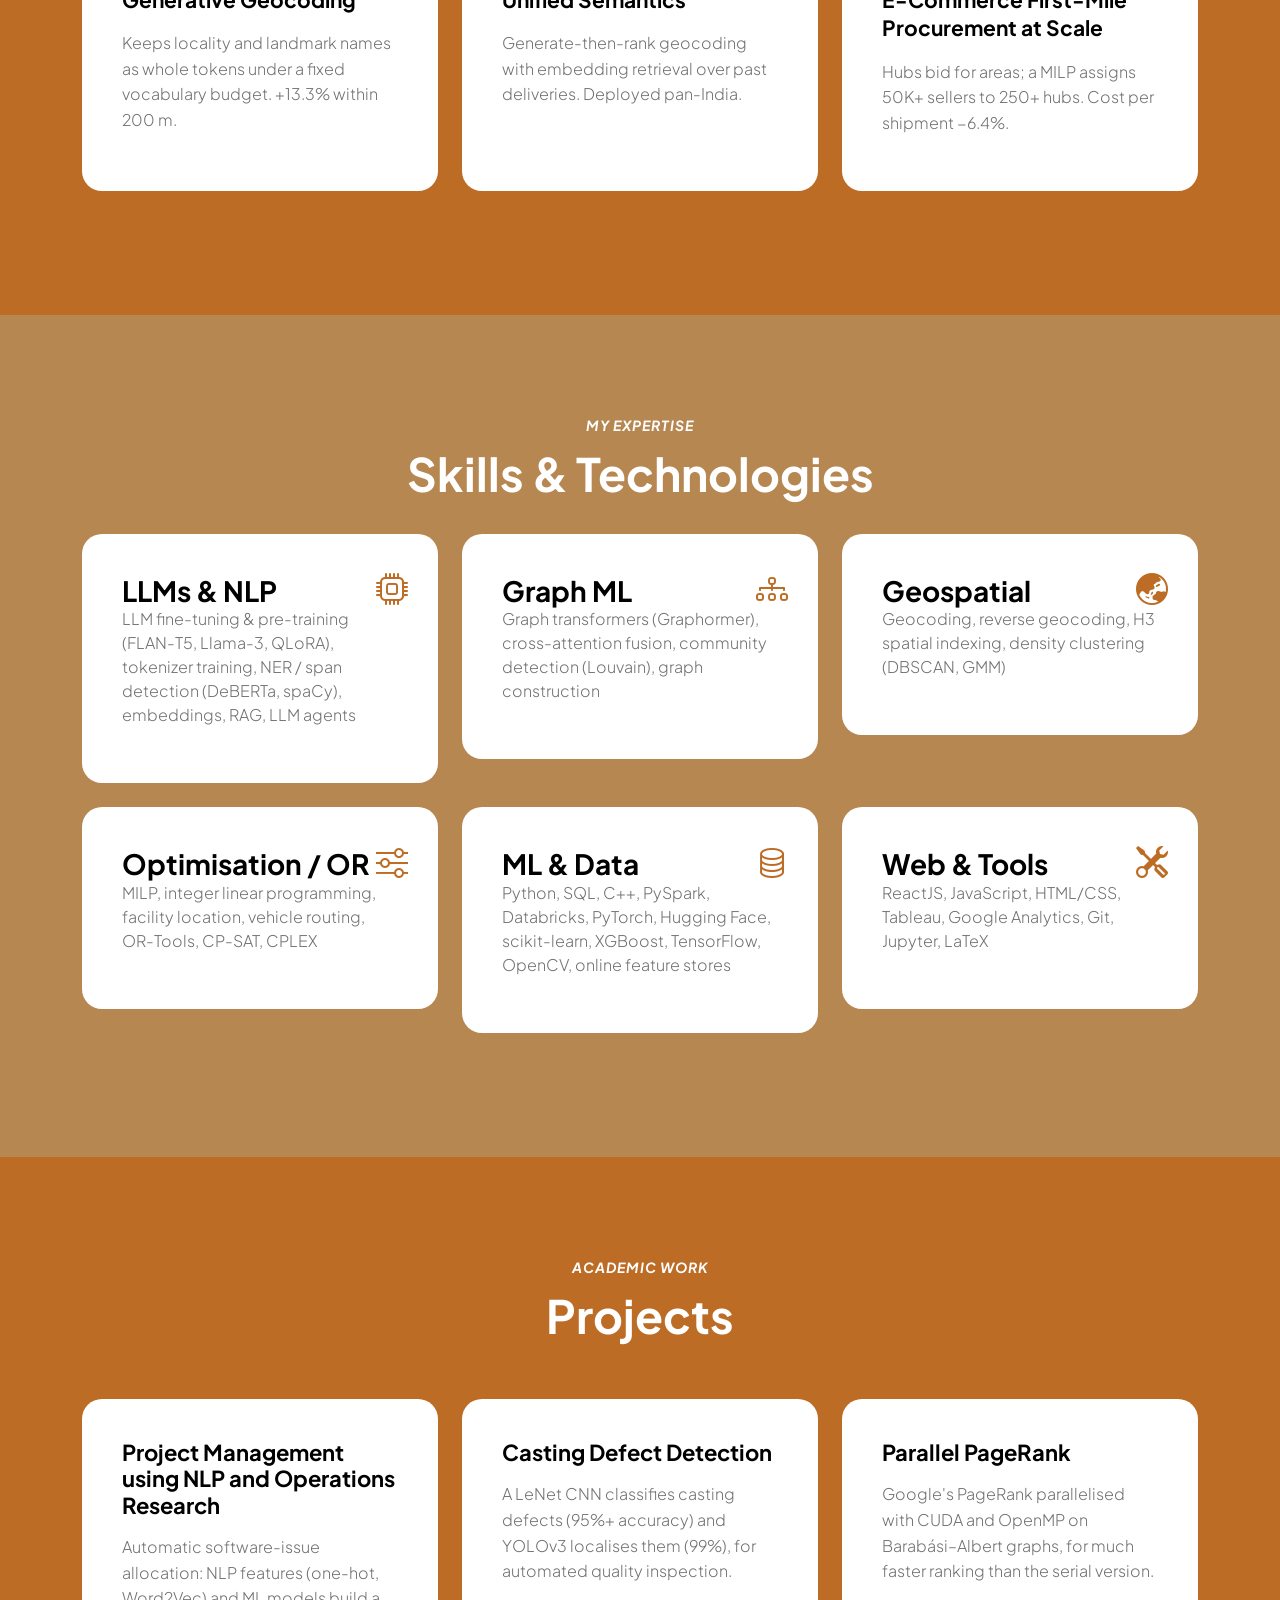
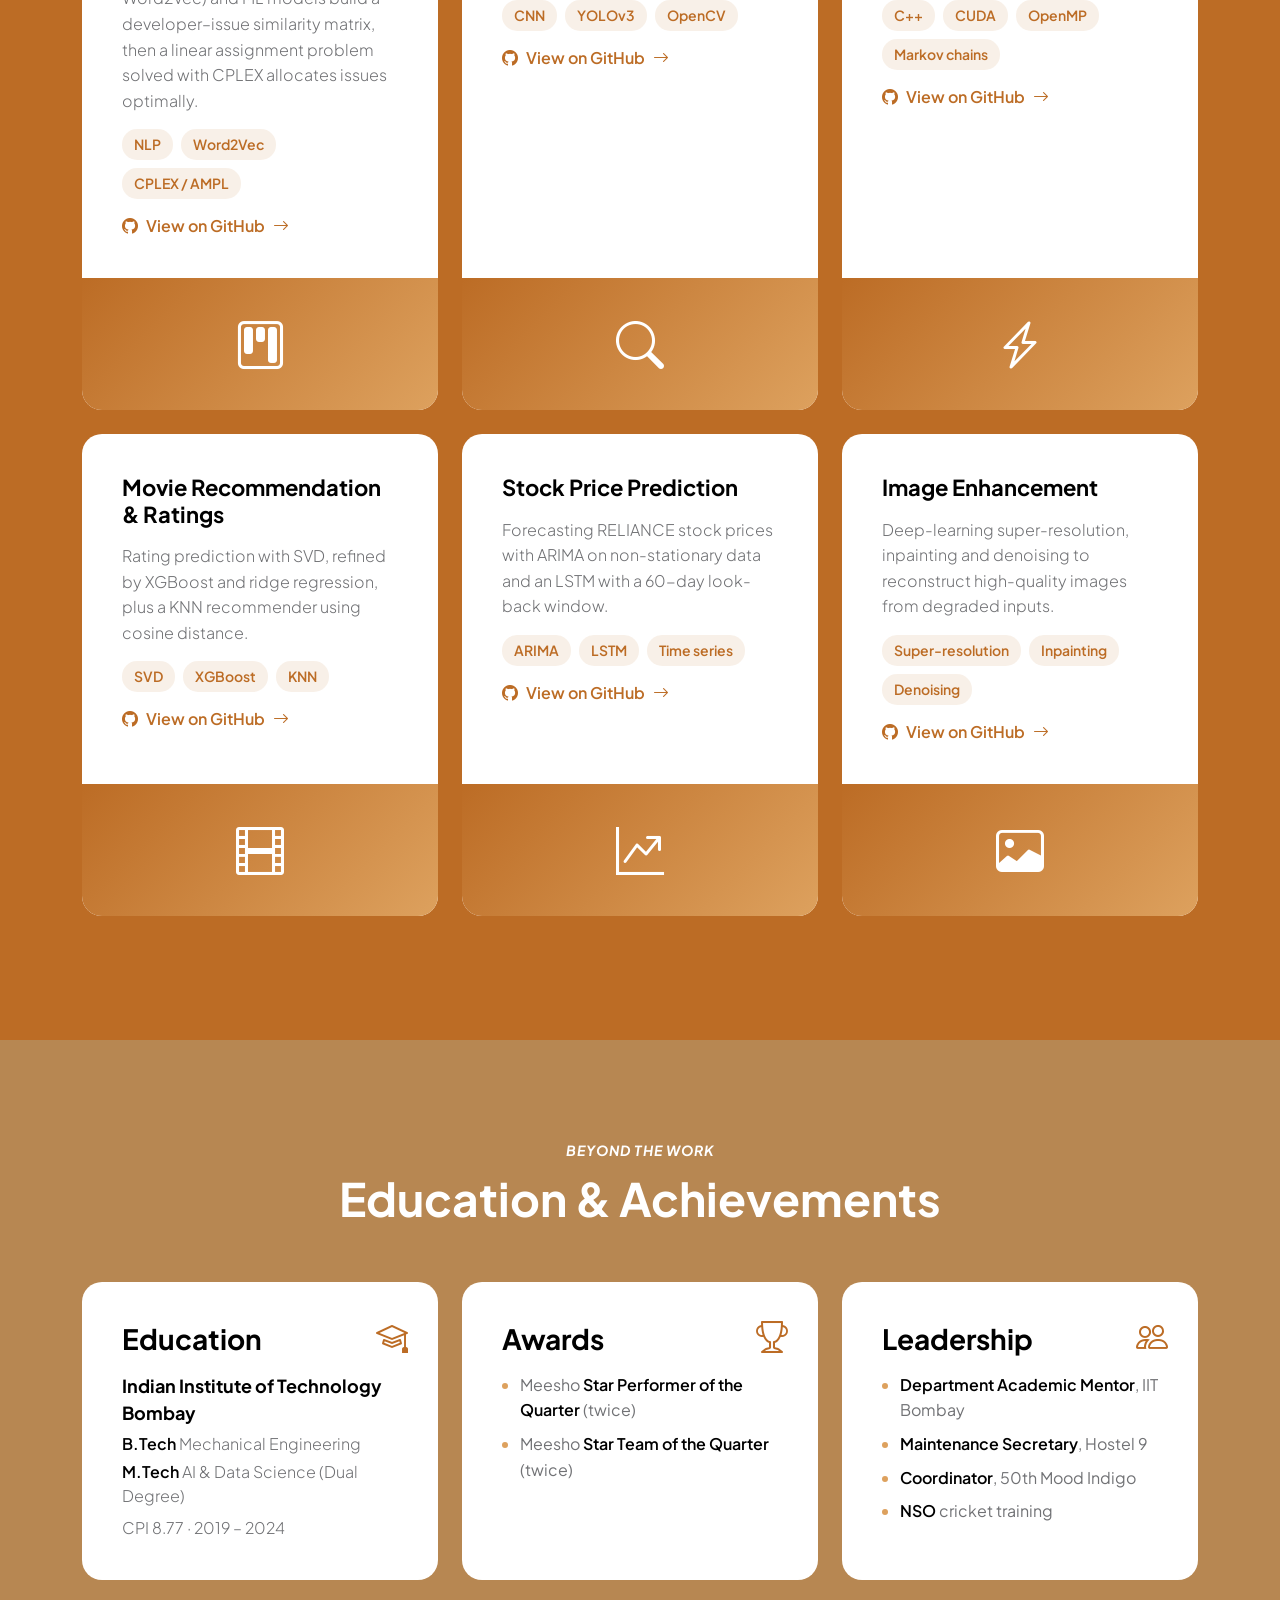
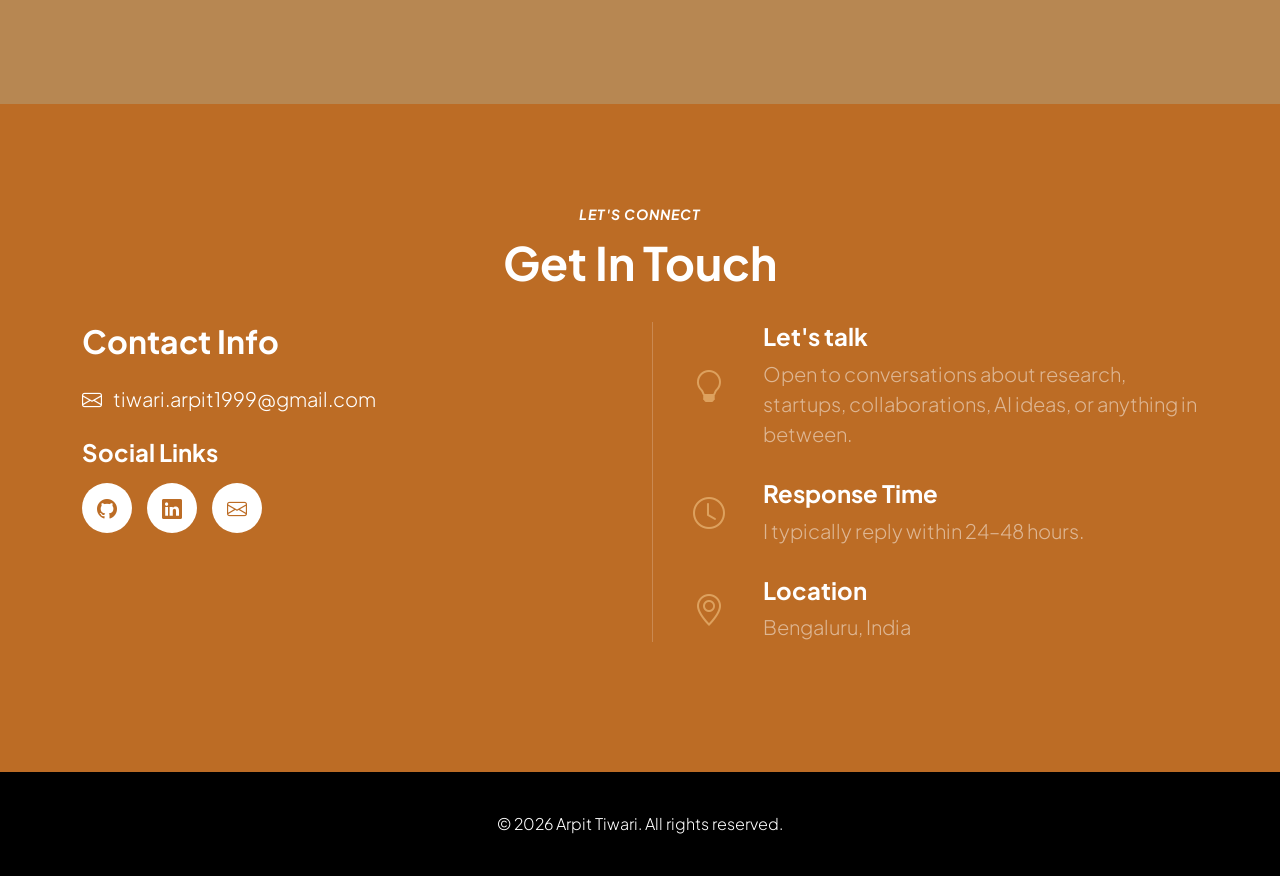
==== commit ce431ebf: "Contact: move AI ideas to the end of the list Co-Authored-By: Claude Opus 5.5 (1M context) <noreply@" ====
--- a/index.html
+++ b/index.html
@@ -758,7 +758,7 @@
                                 <i class="bi-lightbulb contact-icon"></i>
                                 <div>
                                     <h5 class="text-white mb-2">Let's talk</h5>
-                                    <p class="text-white-50 mb-0">Open to conversations about AI ideas, research, startups, collaborations, or anything in between.</p>
+                                    <p class="text-white-50 mb-0">Open to conversations about research, startups, collaborations, AI ideas, or anything in between.</p>
                                 </div>
                             </div>
 
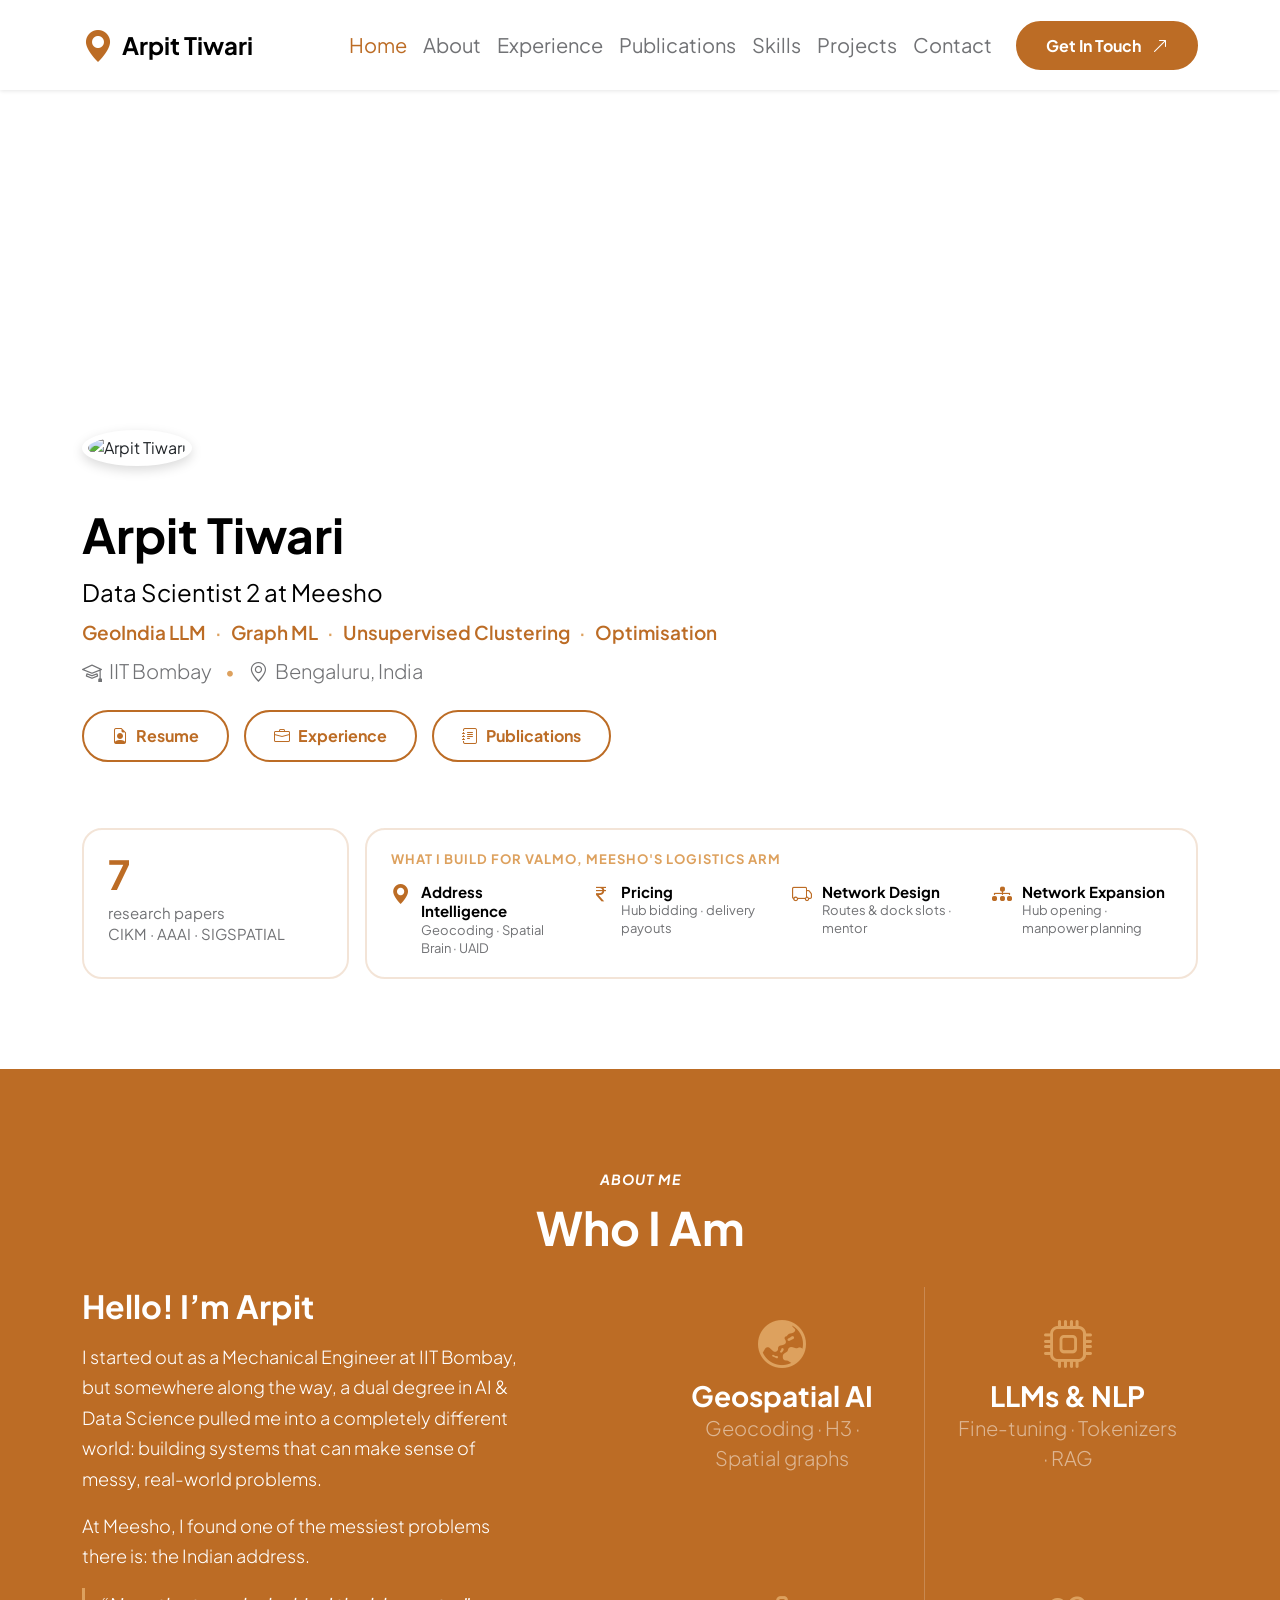
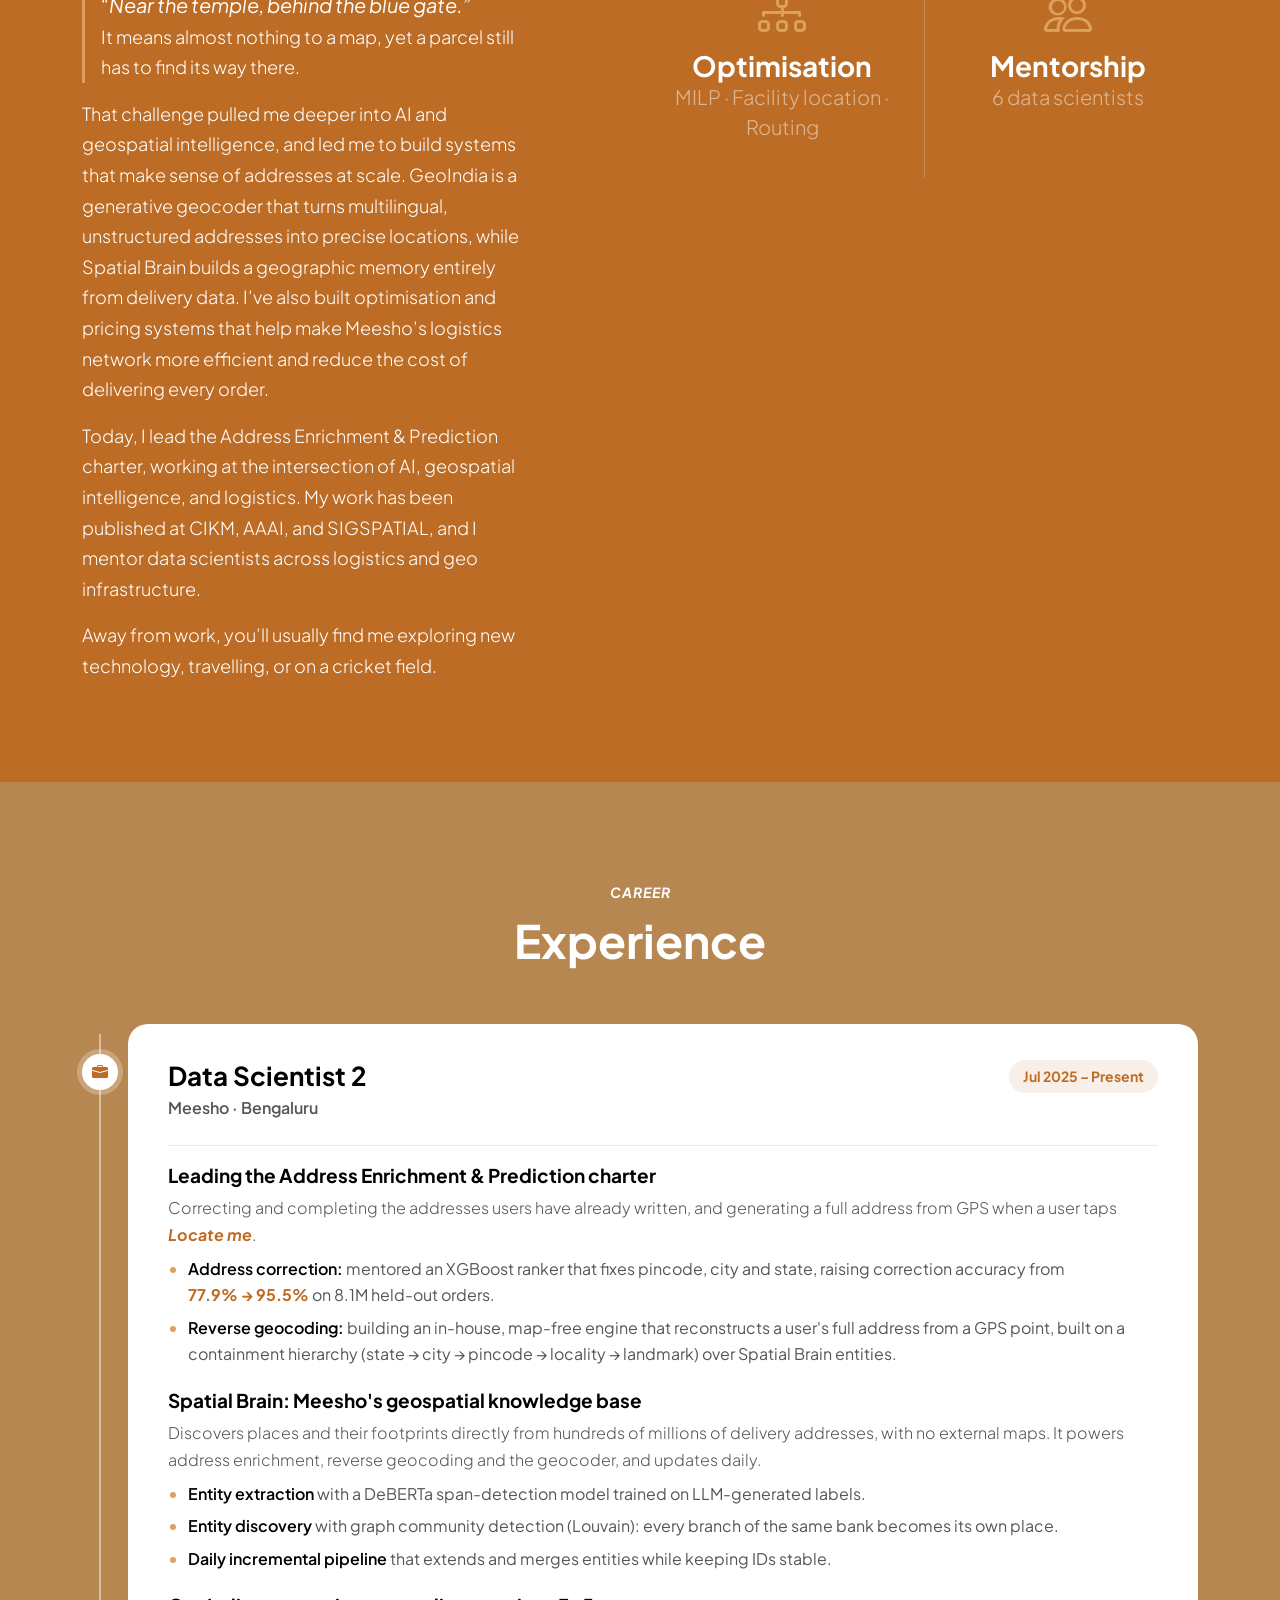
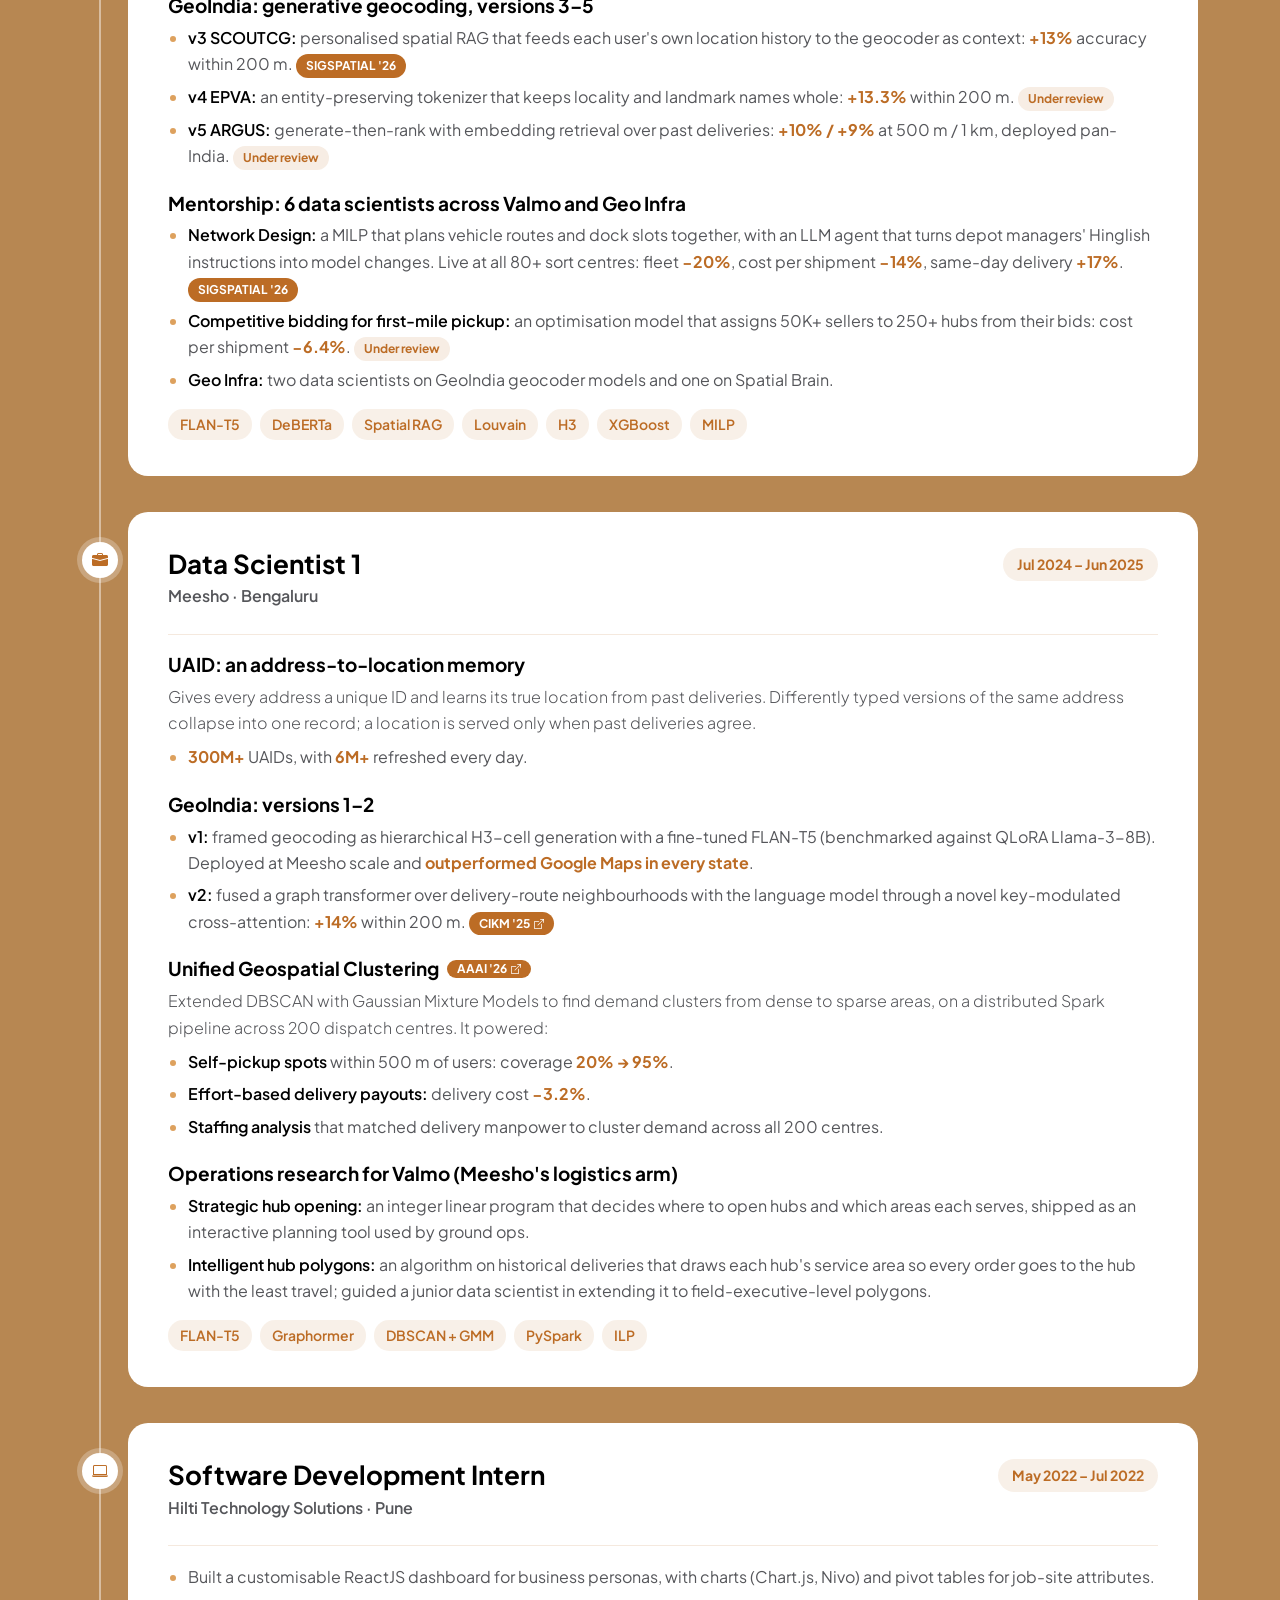
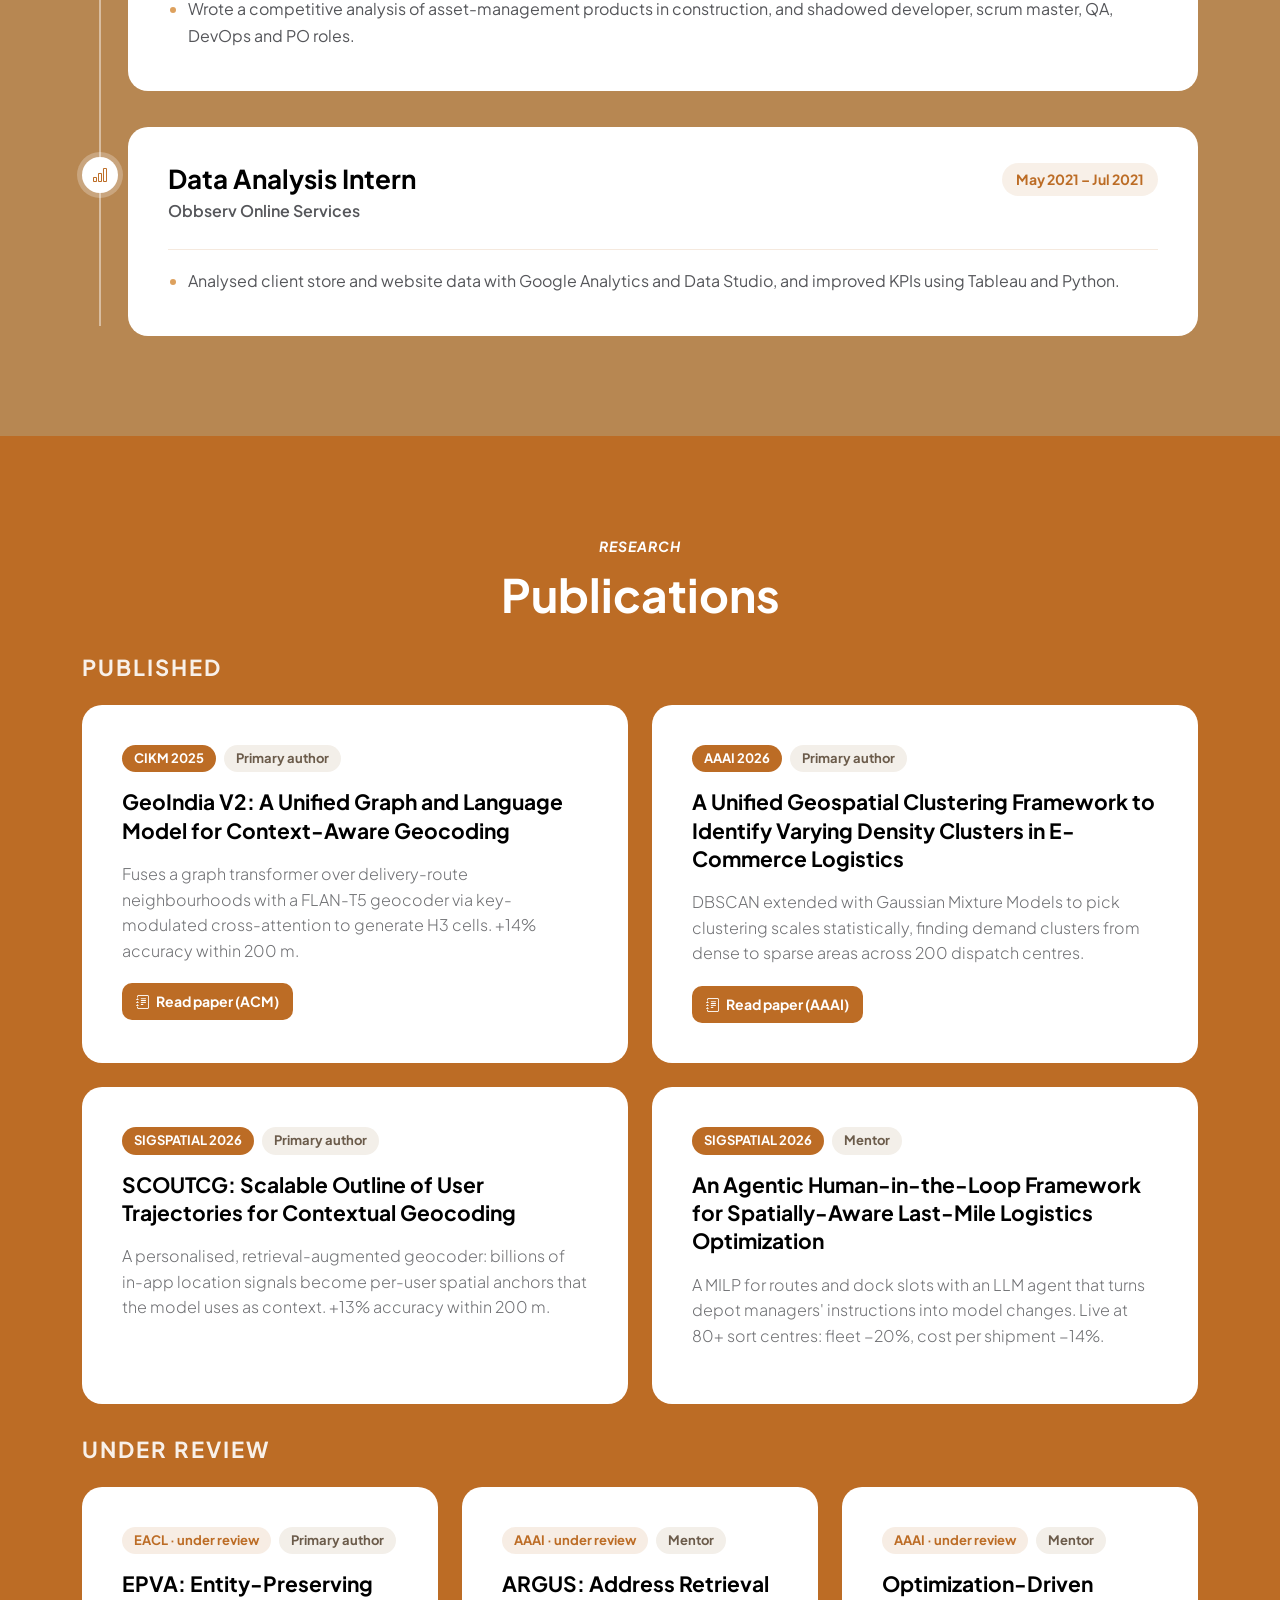
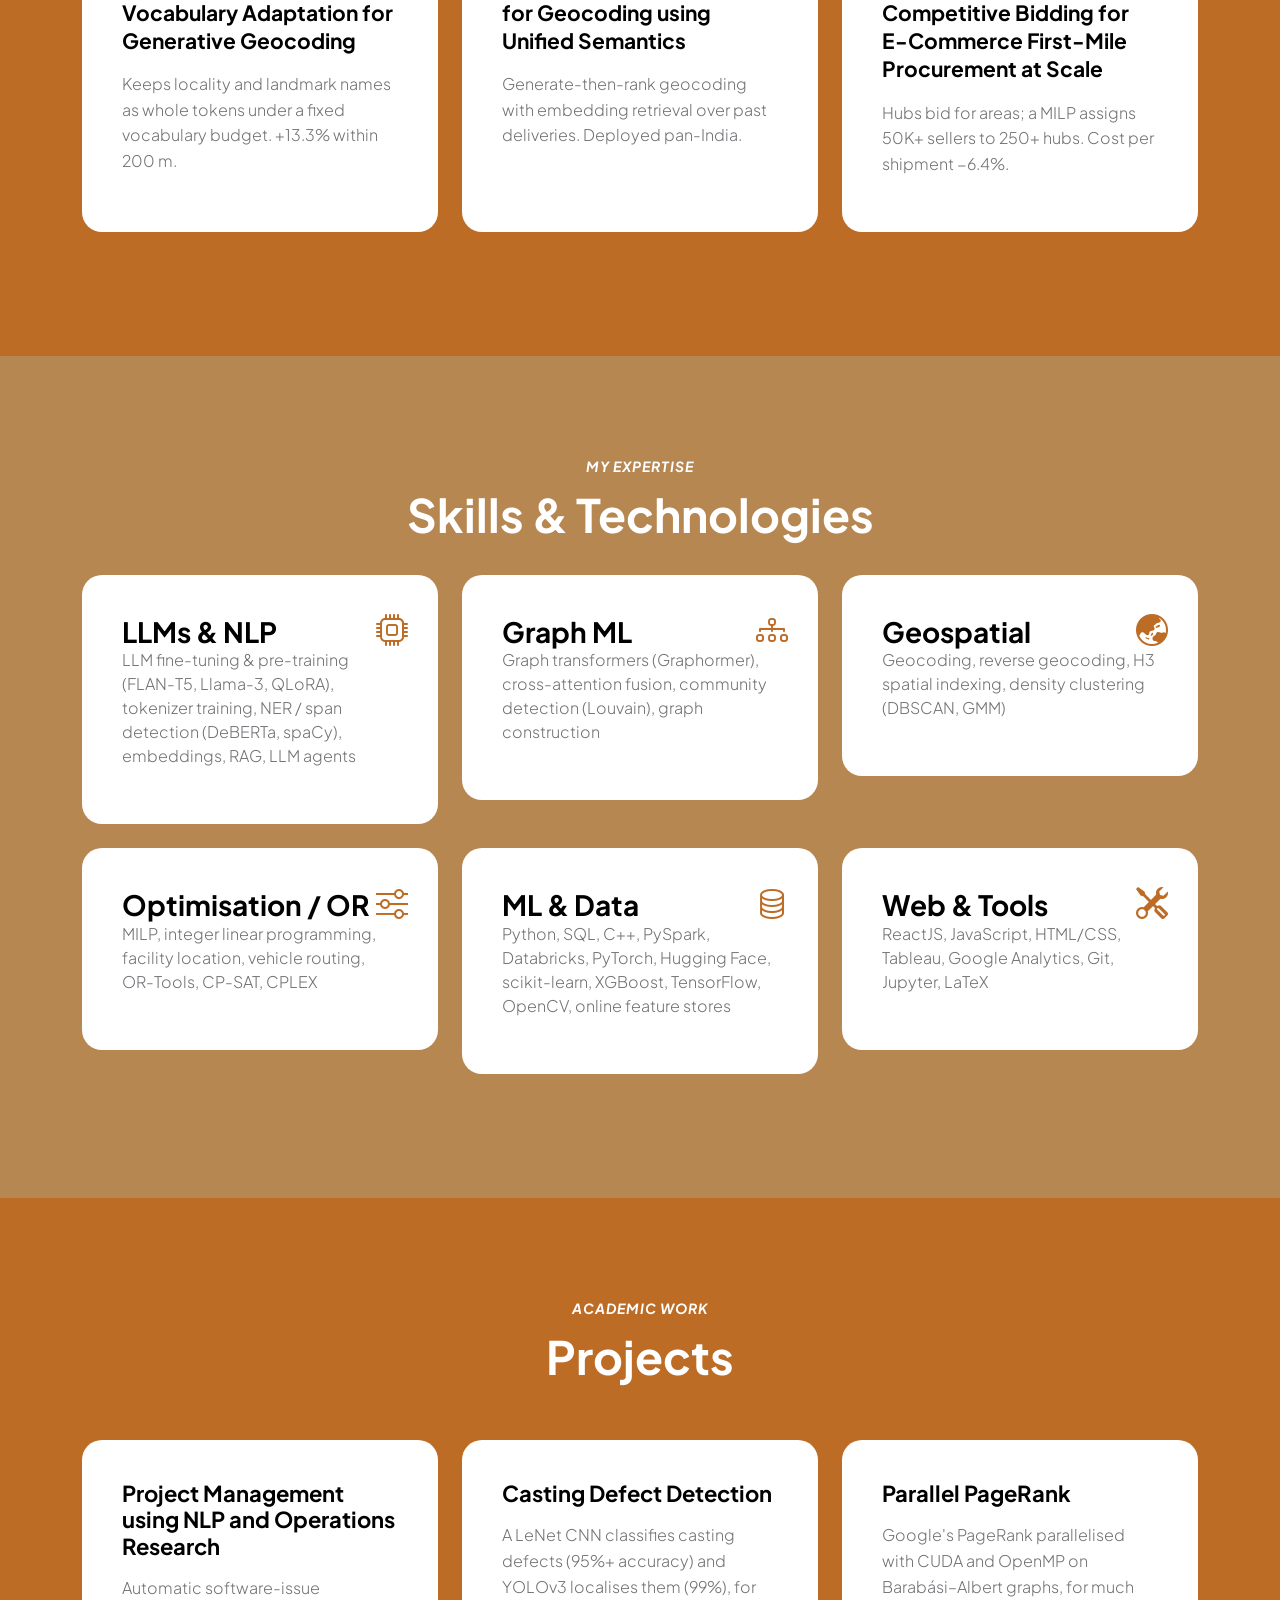
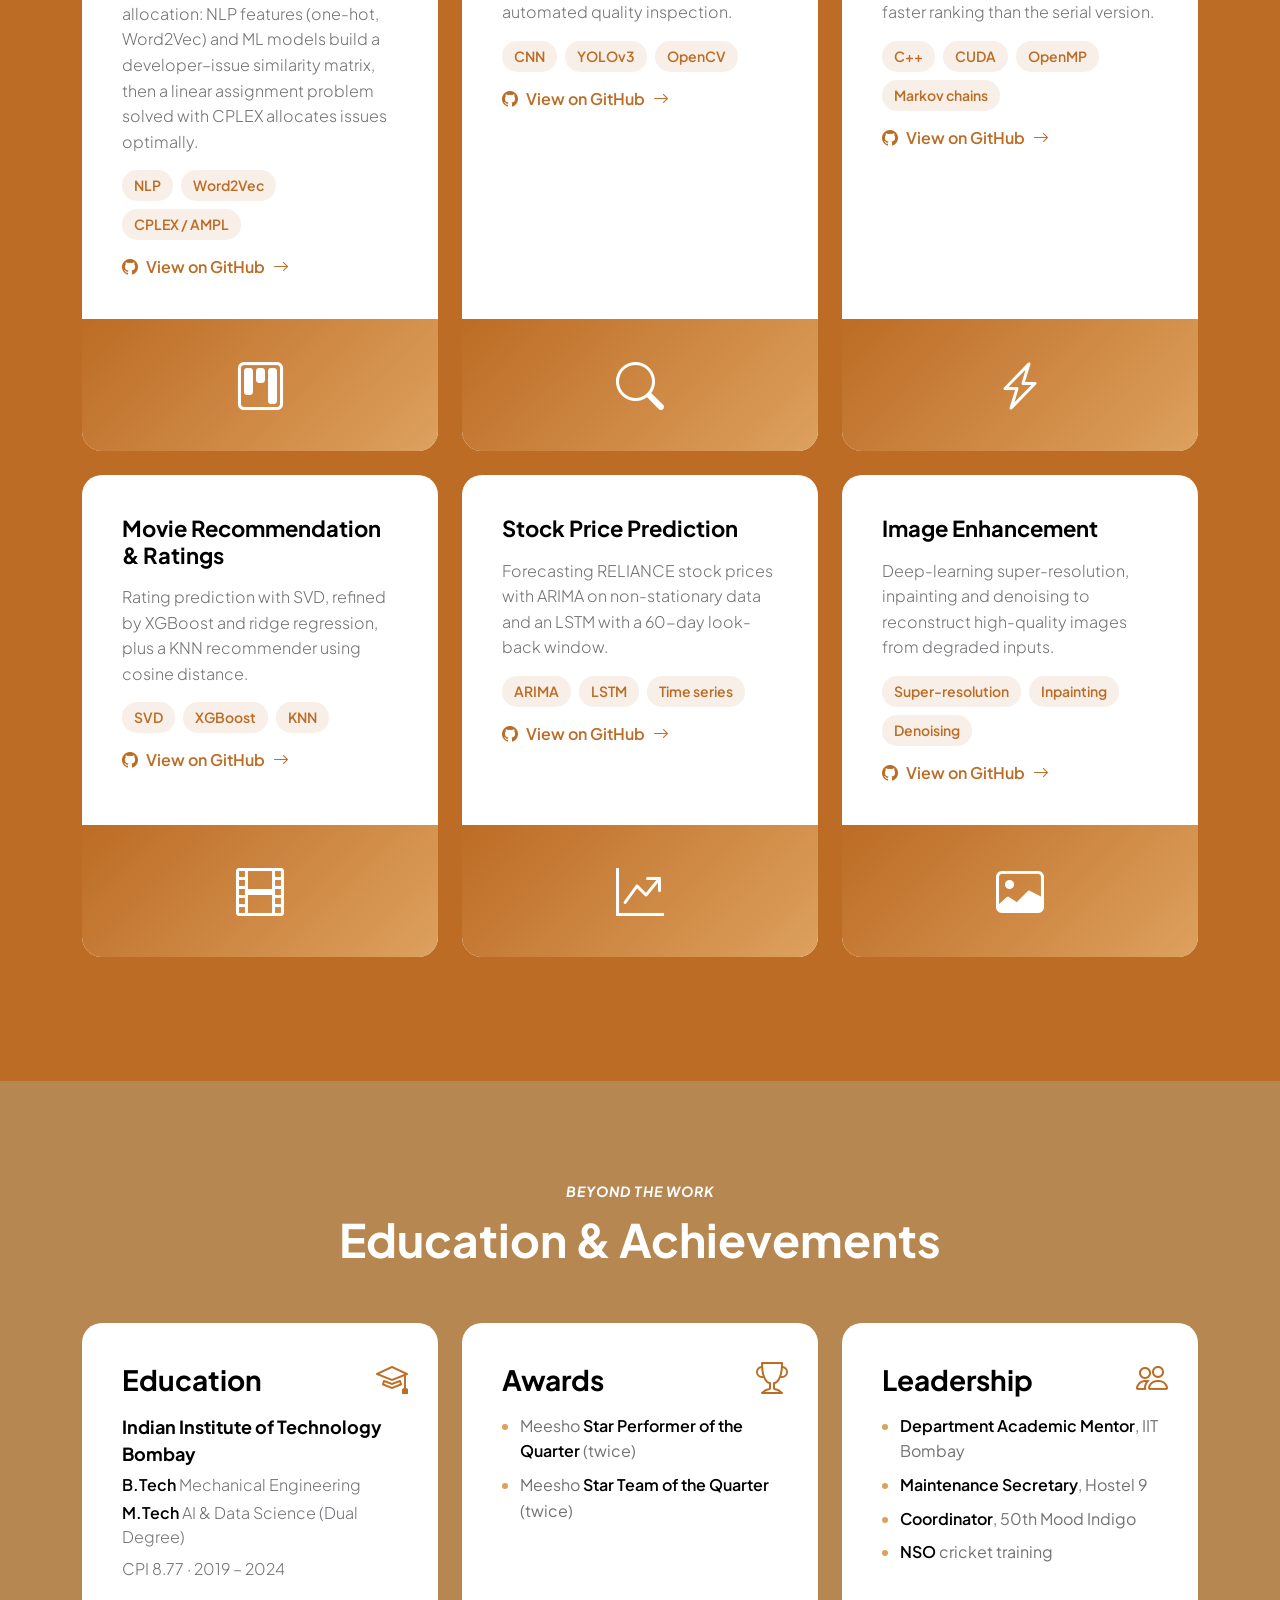
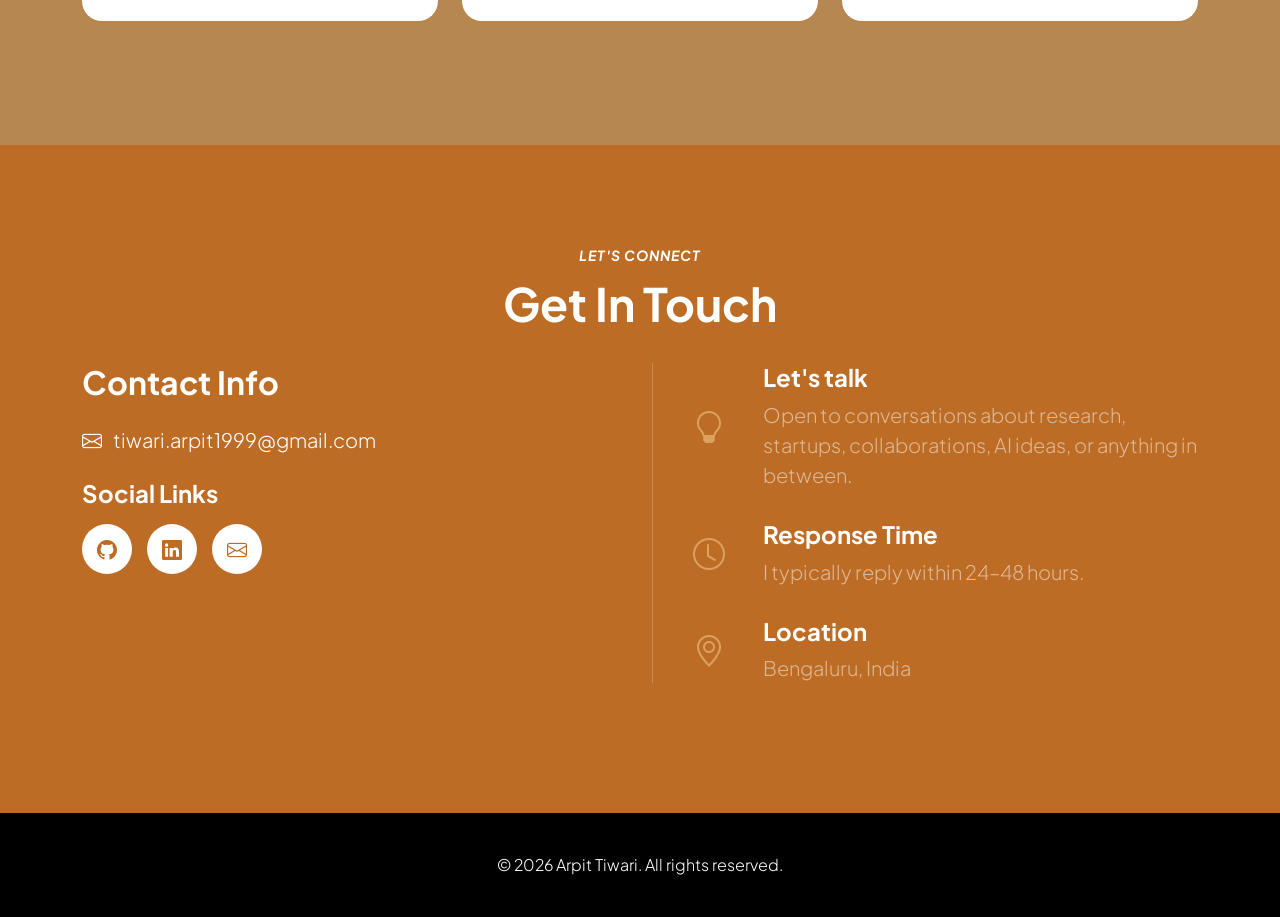
==== commit e52d0a7b: "Publications: link GeoIndia V2 (CIKM '25) and Unified Clustering (AAAI '26) papers Clickable titles," ====
--- a/index.html
+++ b/index.html
@@ -306,12 +306,12 @@
                                         <h5>GeoIndia: versions 1–2</h5>
                                         <ul>
                                             <li><strong>v1:</strong> framed geocoding as hierarchical H3-cell generation with a fine-tuned FLAN-T5 (benchmarked against QLoRA Llama-3-8B). Deployed at Meesho scale and <span class="metric">outperformed Google Maps in every state</span>.</li>
-                                            <li><strong>v2:</strong> fused a graph transformer over delivery-route neighbourhoods with the language model through a novel key-modulated cross-attention: <span class="metric">+14%</span> within 200 m. <span class="venue-chip">CIKM '25</span></li>
+                                            <li><strong>v2:</strong> fused a graph transformer over delivery-route neighbourhoods with the language model through a novel key-modulated cross-attention: <span class="metric">+14%</span> within 200 m. <a class="venue-chip" href="https://dl.acm.org/doi/10.1145/3746252.3761512" target="_blank" rel="noopener" title="Read the CIKM '25 paper">CIKM '25 <i class="bi-box-arrow-up-right"></i></a></li>
                                         </ul>
                                     </div>
 
                                     <div class="exp-block">
-                                        <h5>Unified Geospatial Clustering <span class="venue-chip">AAAI '26</span></h5>
+                                        <h5>Unified Geospatial Clustering <a class="venue-chip" href="https://doi.org/10.1609/aaai.v40i47.41488" target="_blank" rel="noopener" title="Read the AAAI '26 paper">AAAI '26 <i class="bi-box-arrow-up-right"></i></a></h5>
                                         <p>Extended DBSCAN with Gaussian Mixture Models to find demand clusters from dense to sparse areas, on a distributed Spark pipeline across 200 dispatch centres. It powered:</p>
                                         <ul>
                                             <li><strong>Self-pickup spots</strong> within 500 m of users: coverage <span class="metric">20% → 95%</span>.</li>
@@ -397,8 +397,11 @@
                                     <span class="pub-badge published">CIKM 2025</span>
                                     <span class="pub-badge role">Primary author</span>
                                 </div>
-                                <h4 class="mb-3">GeoIndia V2: A Unified Graph and Language Model for Context-Aware Geocoding</h4>
+                                <h4 class="mb-3"><a class="pub-title-link" href="https://dl.acm.org/doi/10.1145/3746252.3761512" target="_blank" rel="noopener">GeoIndia V2: A Unified Graph and Language Model for Context-Aware Geocoding</a></h4>
                                 <p>Fuses a graph transformer over delivery-route neighbourhoods with a FLAN-T5 geocoder via key-modulated cross-attention to generate H3 cells. +14% accuracy within 200 m.</p>
+                                <div class="publication-links">
+                                    <a href="https://dl.acm.org/doi/10.1145/3746252.3761512" target="_blank" rel="noopener" class="pub-link"><i class="bi-journal-text"></i> Read paper (ACM)</a>
+                                </div>
                             </div>
                         </div>
                     </div>
@@ -410,8 +413,11 @@
                                     <span class="pub-badge published">AAAI 2026</span>
                                     <span class="pub-badge role">Primary author</span>
                                 </div>
-                                <h4 class="mb-3">A Unified Geospatial Clustering Framework to Identify Varying Density Clusters in E-Commerce Logistics</h4>
+                                <h4 class="mb-3"><a class="pub-title-link" href="https://doi.org/10.1609/aaai.v40i47.41488" target="_blank" rel="noopener">A Unified Geospatial Clustering Framework to Identify Varying Density Clusters in E-Commerce Logistics</a></h4>
                                 <p>DBSCAN extended with Gaussian Mixture Models to pick clustering scales statistically, finding demand clusters from dense to sparse areas across 200 dispatch centres.</p>
+                                <div class="publication-links">
+                                    <a href="https://doi.org/10.1609/aaai.v40i47.41488" target="_blank" rel="noopener" class="pub-link"><i class="bi-journal-text"></i> Read paper (AAAI)</a>
+                                </div>
                             </div>
                         </div>
                     </div>
--- a/styles.css
+++ b/styles.css
@@ -1154,3 +1154,27 @@
   color: var(--dark-color);
   font-weight: 600;
 }
+
+/* Paper links */
+a.venue-chip {
+  text-decoration: none;
+  transition: background 0.3s ease;
+}
+
+a.venue-chip:hover {
+  background: var(--link-hover-color);
+  color: var(--white-color);
+}
+
+a.venue-chip i {
+  font-size: 10px;
+  margin-left: 2px;
+}
+
+.pub-title-link {
+  color: var(--dark-color);
+}
+
+.pub-title-link:hover {
+  color: var(--primary-color);
+}
